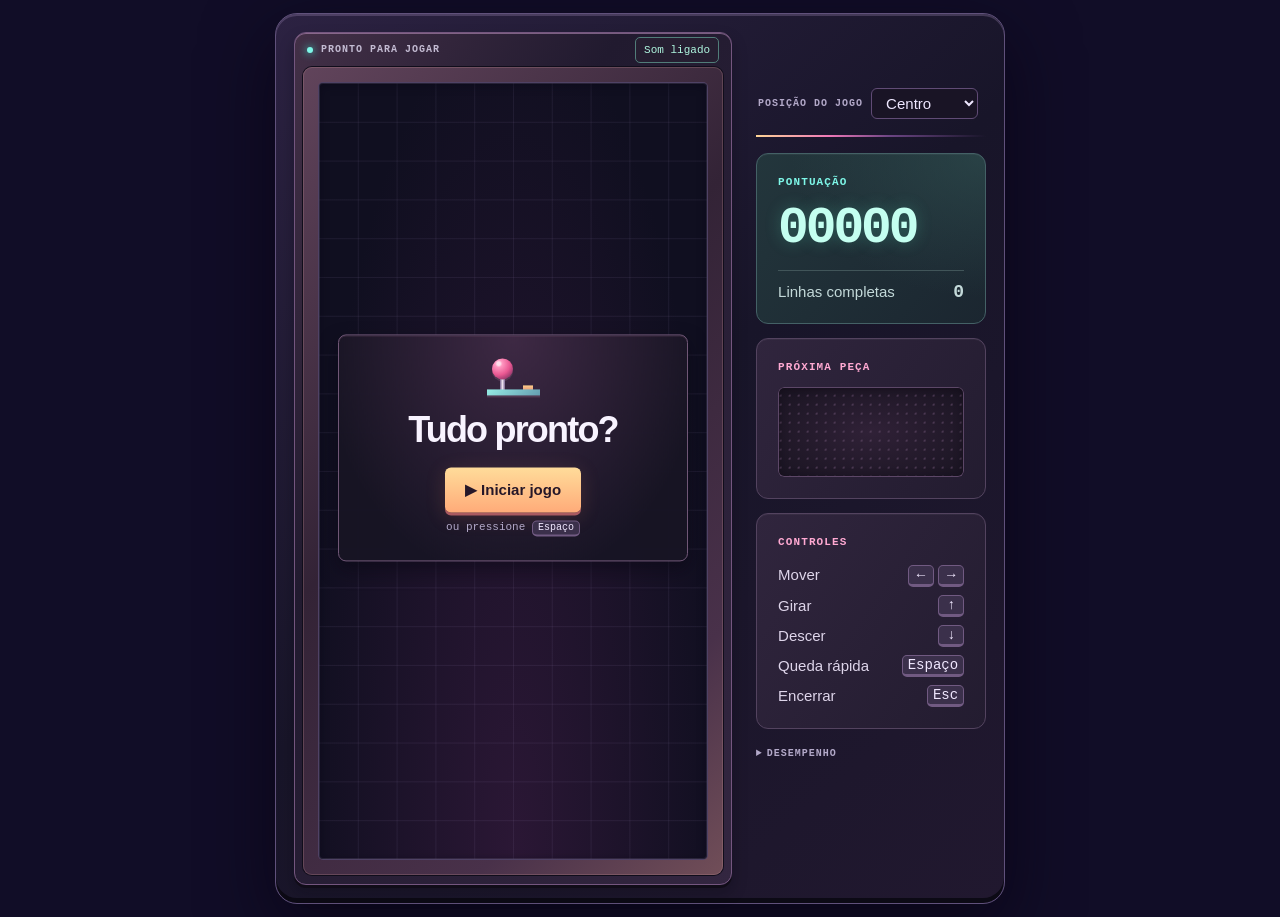
==== index.html @ 062d390b "melhorou os graficos" ====
<!DOCTYPE html>
<html lang="pt-BR">
<head>
  <meta charset="utf-8">
  <meta name="viewport" content="width=device-width, initial-scale=1">
  <meta name="theme-color" content="#100d25">
  <title>Tetris</title>
  <link rel="stylesheet" href="tetris.css">
</head>
<body>
  <canvas id="skyline" aria-hidden="true"></canvas>
  <main id="tetris">
    <header class="masthead">
      <h1 aria-label="Tetris"><canvas id="wordmark" width="188" height="35" aria-hidden="true">Tetris</canvas></h1>
    <div class="position-menu">
      <label for="game-position">Posição do jogo</label>
      <select id="game-position">
        <option value="left">Esquerda</option>
        <option value="center" selected>Centro</option>
        <option value="right">Direita</option>
      </select>
    </div>
    </header>
    <div class="console">
      <section class="cabinet" aria-label="Tabuleiro de Tetris">
        <div class="screen-bar">
          <div class="status" role="status" id="status">Pronto para jogar</div>
          <button id="sound" type="button" aria-label="Som do jogo" aria-pressed="true">Som ligado</button>
        </div>
        <div class="marquee-frame">
          <div id="marquee-lights" aria-hidden="true"></div>
          <div class="well">
            <canvas id="canvas" aria-label="Campo de jogo de 10 por 20 casas"></canvas>
            <div id="clear-effects" aria-hidden="true"></div>
            <div id="start">
              <i class="arcade-stick" aria-hidden="true"></i>
              <strong id="prompt">Tudo pronto?</strong>
              <button id="play" type="button"><span aria-hidden="true">▶</span> <span id="play-label">Iniciar jogo</span></button>
              <small>ou pressione <kbd>Espaço</kbd></small>
            </div>
          </div>
        </div>
      </section>
      <aside id="menu" aria-label="Painel do jogador">
        <section class="card scoring">
          <h2>Pontuação</h2><output id="score">00000</output>
          <div id="line-bonus" role="status"></div>
          <div class="row-count"><span>Linhas completas</span><b id="rows">0</b></div>
        </section>
        <section class="card preview"><h2>Próxima peça</h2><canvas id="upcoming" aria-label="Prévia da próxima peça"></canvas></section>
        <section class="card controls"><h2>Controles</h2>
          <div><span>Mover</span><span><kbd>←</kbd> <kbd>→</kbd></span></div>
          <div><span>Girar</span><kbd>↑</kbd></div>
          <div><span>Descer</span><kbd>↓</kbd></div>
          <div><span>Queda rápida</span><kbd>Espaço</kbd></div>
          <div><span>Encerrar</span><kbd>Esc</kbd></div>
        </section>
      </aside>
      <div class="touch" aria-label="Controles de toque">
        <button data-action="LEFT" aria-label="Mover para a esquerda">←</button>
        <button data-action="UP" aria-label="Girar peça">↻</button>
        <button data-action="DOWN" aria-label="Descer peça">↓</button>
        <button data-action="RIGHT" aria-label="Mover para a direita">→</button>
        <button id="hard-drop" type="button" aria-label="Queda rápida">Lançar ↓</button>
      </div>
    </div>
    <details><summary>Desempenho</summary><div id="performance-panel"></div></details>
  </main>

  <script src="stats.js"></script>
  <script>

    //-------------------------------------------------------------------------
    // base helper methods
    //-------------------------------------------------------------------------

    function get(id)        { return document.getElementById(id);  }
    function hide(id)       { get(id).style.visibility = 'hidden'; }
    function show(id)       { get(id).style.visibility = null;     }
    function html(id, html) { get(id).innerHTML = html;            }

    function timestamp()           { return new Date().getTime();                             }
    function random(min, max)      { return (min + (Math.random() * (max - min)));            }
    function randomChoice(choices) { return choices[Math.round(random(0, choices.length-1))]; }

    if (!window.requestAnimationFrame) { // http://paulirish.com/2011/requestanimationframe-for-smart-animating/
      window.requestAnimationFrame = window.webkitRequestAnimationFrame ||
                                     window.mozRequestAnimationFrame    ||
                                     window.oRequestAnimationFrame      ||
                                     window.msRequestAnimationFrame     ||
                                     function(callback, element) {
                                       window.setTimeout(callback, 1000 / 60);
                                     }
    }

    //-------------------------------------------------------------------------
    // game constants
    //-------------------------------------------------------------------------

    var KEY     = { ESC: 27, SPACE: 32, LEFT: 37, UP: 38, RIGHT: 39, DOWN: 40 },
        DIR     = { UP: 0, RIGHT: 1, DOWN: 2, LEFT: 3, MIN: 0, MAX: 3 },
        stats   = new Stats(),
        canvas  = get('canvas'),
        ctx     = canvas.getContext('2d'),
        ucanvas = get('upcoming'),
        uctx    = ucanvas.getContext('2d'),
        speed   = { start: 0.6, decrement: 0.005, min: 0.1 }, // how long before piece drops by 1 row (seconds)
        nx      = 10, // width of tetris court (in blocks)
        ny      = 20, // height of tetris court (in blocks)
        nu      = 5;  // width/height of upcoming preview (in blocks)

    //-------------------------------------------------------------------------
    // game variables (initialized during reset)
    //-------------------------------------------------------------------------

    var dx, dy,        // pixel size of a single tetris block
        blocks,        // 2 dimensional array (nx*ny) representing tetris court - either empty block or occupied by a 'piece'
        actions,       // queue of user actions (inputs)
        playing,       // true|false - game is in progress
        dt,            // time since starting this game
        current,       // the current piece
        next,          // the next piece
        score,         // the current score
        vscore,        // the currently displayed score (it catches up to score in small chunks - like a spinning slot machine)
        rows,          // number of completed rows in the current game
        step;          // how long before current piece drops by 1 row

    //-------------------------------------------------------------------------
    // tetris pieces
    //
    // blocks: each element represents a rotation of the piece (0, 90, 180, 270)
    //         each element is a 16 bit integer where the 16 bits represent
    //         a 4x4 set of blocks, e.g. j.blocks[0] = 0x44C0
    //
    //             0100 = 0x4 << 3 = 0x4000
    //             0100 = 0x4 << 2 = 0x0400
    //             1100 = 0xC << 1 = 0x00C0
    //             0000 = 0x0 << 0 = 0x0000
    //                               ------
    //                               0x44C0
    //
    //-------------------------------------------------------------------------

    var i = { size: 4, blocks: [0x0F00, 0x2222, 0x00F0, 0x4444], color: '#63cbd1' };
    var j = { size: 3, blocks: [0x44C0, 0x8E00, 0x6440, 0x0E20], color: '#6295df' };
    var l = { size: 3, blocks: [0x4460, 0x0E80, 0xC440, 0x2E00], color: '#f29456' };
    var o = { size: 2, blocks: [0xCC00, 0xCC00, 0xCC00, 0xCC00], color: '#f4c956' };
    var s = { size: 3, blocks: [0x06C0, 0x8C40, 0x6C00, 0x4620], color: '#99c77b' };
    var t = { size: 3, blocks: [0x0E40, 0x4C40, 0x4E00, 0x4640], color: '#b58ad7' };
    var z = { size: 3, blocks: [0x0C60, 0x4C80, 0xC600, 0x2640], color: '#ed7162' };

    function drawWordmark() {
      var letters = [
        [31, 4, 4, 4, 4], [31, 16, 30, 16, 31], [31, 4, 4, 4, 4],
        [30, 17, 30, 20, 18], [31, 4, 4, 4, 31], [31, 16, 31, 1, 31]
      ];
      var pen = get('wordmark').getContext('2d');
      var spectrum = pen.createLinearGradient(0, 0, 0, 30);
      spectrum.addColorStop(0, '#fff3b2');
      spectrum.addColorStop(.49, '#ffc57a');
      spectrum.addColorStop(.5, '#ff868b');
      spectrum.addColorStop(1, '#fa65bc');
      ['#702f85', spectrum].forEach(function(color, layer) {
        pen.fillStyle = color;
        letters.forEach(function(letter, index) {
          letter.forEach(function(row, y) {
            for (var x = 0; x < 5; x++) {
              if (row & (16 >> x))
                pen.fillRect(index * 31 + x * 5 + (1-layer)*2, y * 6 + (1-layer)*3, 5, 6);
            }
          });
        });
      });
    }

    //------------------------------------------------
    // do the bit manipulation and iterate through each
    // occupied block (x,y) for a given piece
    //------------------------------------------------
    function eachblock(type, x, y, dir, fn) {
      var bit, result, row = 0, col = 0, blocks = type.blocks[dir];
      for(bit = 0x8000 ; bit > 0 ; bit = bit >> 1) {
        if (blocks & bit) {
          fn(x + col, y + row);
        }
        if (++col === 4) {
          col = 0;
          ++row;
        }
      }
    }

    //-----------------------------------------------------
    // check if a piece can fit into a position in the grid
    //-----------------------------------------------------
    function occupied(type, x, y, dir) {
      var result = false
      eachblock(type, x, y, dir, function(x, y) {
        if ((x < 0) || (x >= nx) || (y < 0) || (y >= ny) || getBlock(x,y))
          result = true;
      });
      return result;
    }

    function unoccupied(type, x, y, dir) {
      return !occupied(type, x, y, dir);
    }

    //-----------------------------------------
    // start with 4 instances of each piece and
    // pick randomly until the 'bag is empty'
    //-----------------------------------------
    var pieces = [];
    function randomPiece() {
      if (pieces.length == 0)
        pieces = [i,i,i,i,j,j,j,j,l,l,l,l,o,o,o,o,s,s,s,s,t,t,t,t,z,z,z,z];
      var type = pieces.splice(random(0, pieces.length-1), 1)[0];
      return { type: type, dir: DIR.UP, x: Math.round(random(0, nx - type.size)), y: 0 };
    }


    //-------------------------------------------------------------------------
    // GAME LOOP
    //-------------------------------------------------------------------------

    function run() {

      drawWordmark();
      installMarqueeLights();
      showStats(); // initialize FPS counter
      addEvents(); // attach keydown and resize events

      var last = now = timestamp();
      function frame() {
        now = timestamp();
        update(Math.min(1, (now - last) / 1000.0)); // using requestAnimationFrame have to be able to handle large delta's caused when it 'hibernates' in a background or non-visible tab
        draw();
        stats.update();
        last = now;
        requestAnimationFrame(frame, canvas);
      }

      resize(); // setup all our sizing information
      reset();  // reset the per-game variables
      frame();  // start the first frame

    }

    function showStats() {
      stats.domElement.id = 'stats';
      get('performance-panel').appendChild(stats.domElement);
    }

    function addEvents() {
      var sound = get('sound');
      try {
        soundEnabled = localStorage.getItem('tetris.sound') !== 'off';
      } catch (error) { /* Use the session setting when storage is unavailable. */ }
      updateSoundButton();
      sound.addEventListener('click', function() {
        soundEnabled = !soundEnabled;
        updateSoundButton();
        try { localStorage.setItem('tetris.sound', soundEnabled ? 'on' : 'off'); } catch (error) {}
        if (soundEnabled) unlockAudio();
        if (volume) volume.gain.setTargetAtTime(soundEnabled ? .16 : 0, audio.currentTime, .008);
      });
      var position = get('game-position');
      var storageKey = 'tetris.gamePosition';
      try {
        var saved = localStorage.getItem(storageKey);
        if (['left', 'center', 'right'].includes(saved)) position.value = saved;
      } catch (error) { /* O navegador pode bloquear o armazenamento local. */ }
      get('tetris').dataset.position = position.value;
      position.addEventListener('change', function() {
        get('tetris').dataset.position = position.value;
        try { localStorage.setItem(storageKey, position.value); } catch (error) { /* Apenas nesta sessão. */ }
      });
      get('play').addEventListener('click', play);
      get('hard-drop').addEventListener('click', function() {
        if (playing) actions.push('hard-drop');
      });
      document.querySelectorAll('[data-action]').forEach(function(button) {
        button.addEventListener('click', function() {
          if (playing) actions.push(DIR[button.dataset.action]);
        });
      });
      document.addEventListener('keydown', keydown, false);
      window.addEventListener('resize', resize, false);
    }

    function drawSkyline() {
      var backdrop = get('skyline');
      var width = backdrop.width = Math.ceil(backdrop.clientWidth / 2);
      var height = backdrop.height = Math.ceil(backdrop.clientHeight / 2);
      var pen = backdrop.getContext('2d');
      var horizon = Math.floor(height * .72);
      var sky = pen.createLinearGradient(0, 0, 0, horizon);
      sky.addColorStop(0, '#0d0e24');
      sky.addColorStop(.55, '#312047');
      sky.addColorStop(.88, '#754466');
      sky.addColorStop(1, '#b36577');
      pen.fillStyle = sky;
      pen.fillRect(0, 0, width, height);
      var seed = 71;
      function noise() {
        seed = (seed * 16807) % 2147483647;
        return seed / 2147483647;
      }
      for (var star = 0; star < width / 3; star++) {
        pen.fillStyle = star % 5 ? '#ac92b5' : '#f5dfe3';
        pen.fillRect(Math.floor(noise()*width), Math.floor(noise()*horizon), 1, 1);
      }
      var radius = Math.min(width * .09, height * .14);
      var sunX = width * .82, sunY = horizon - radius * 1.08;
      var sunset = pen.createLinearGradient(0, sunY - radius, 0, sunY + radius);
      sunset.addColorStop(0, '#ffcf96');
      sunset.addColorStop(1, '#f17ca2');
      pen.fillStyle = sunset;
      for (var line = -Math.floor(radius); line <= radius; line++) {
        if (line > 0 && line % 6 < 2) continue;
        var chord = Math.sqrt(radius * radius - line * line);
        pen.fillRect(Math.round(sunX - chord), Math.round(sunY + line), Math.ceil(chord*2), 1);
      }
      for (var layer = 0; layer < 2; layer++) {
        for (var x = 0; x < width;) {
          var building = Math.floor(5 + noise() * 16);
          var roof = horizon - Math.floor((.02 + noise() * .13) * height / (layer + 1));
          pen.fillStyle = layer ? '#261d37' : '#503654';
          pen.fillRect(x, roof, building, horizon - roof);
          pen.fillStyle = layer ? '#ae738b' : '#91677e';
          for (var floor = roof + 3; floor < horizon - 2; floor += 4)
            for (var windowX = x + 2; windowX < x + building - 1; windowX += 4)
              if (noise() > .75) pen.fillRect(windowX, floor, 1, 1);
          x += building;
        }
      }
      pen.fillStyle = '#171429';
      pen.fillRect(0, horizon, width, height - horizon);
      pen.beginPath();
      for (var lane = -16; lane <= 16; lane++) {
        pen.moveTo(width / 2, horizon);
        pen.lineTo(width / 2 + lane * width / 6, height);
      }
      for (var gap = 1; horizon + gap < height; gap *= 1.6) {
        pen.moveTo(0, horizon + gap);
        pen.lineTo(width, horizon + gap);
      }
      pen.strokeStyle = '#503057';
      pen.lineWidth = .55;
      pen.stroke();
    }

    function resize(event) {
      drawSkyline();
      var ratio = Math.min(window.devicePixelRatio || 1, 3);
      [canvas, ucanvas].forEach(function(surface) {
        var size = surface.getBoundingClientRect();
        surface.width = Math.round(size.width * ratio);
        surface.height = Math.round(size.height * ratio);
        surface.getContext('2d').setTransform(surface.width / size.width, 0, 0, surface.height / size.height, 0, 0);
      });
      var board = canvas.getBoundingClientRect();
      dx = board.width / nx;
      dy = board.height / ny;
      invalidate();
      invalidateNext();
    }

    function keydown(ev) {
      if (ev.target === get('game-position')) return;
      if (ev.target === get('sound') && ev.keyCode === KEY.SPACE) return;
      if (ev.keyCode === KEY.SPACE && ev.target.closest('summary, .touch button')) return;
      if (ev.keyCode === KEY.SPACE && ev.repeat) {
        ev.preventDefault();
        return;
      }
      var handled = false;
      if (playing) {
        switch(ev.keyCode) {
          case KEY.LEFT:   actions.push(DIR.LEFT);  handled = true; break;
          case KEY.RIGHT:  actions.push(DIR.RIGHT); handled = true; break;
          case KEY.UP:     actions.push(DIR.UP);    handled = true; break;
          case KEY.DOWN:   actions.push(DIR.DOWN);  handled = true; break;
          case KEY.SPACE:  actions.push('hard-drop'); handled = true; break;
          case KEY.ESC:    lose();                  handled = true; break;
        }
      }
      else if (ev.keyCode == KEY.SPACE) {
        play();
        handled = true;
      }
      if (handled)
        ev.preventDefault(); // prevent arrow keys from scrolling the page (supported in IE9+ and all other browsers)
    }

    //-------------------------------------------------------------------------
    // GAME LOGIC
    //-------------------------------------------------------------------------

    function play() {
      unlockAudio();
      hide('start');
      reset();
      playing = true;
      get('status').textContent = 'Em jogo';
    }
    function lose() {
      playing = false;
      setVisualScore();
      invalidate();
      get('prompt').textContent = 'Fim de jogo';
      get('play-label').textContent = 'Jogar de novo';
      get('status').textContent = 'Partida encerrada';
      show('start');
    }

    function setVisualScore(n)      { vscore = n || score; invalidateScore(); }
    function setScore(n)            { score = n; setVisualScore(n);  }
    function addScore(n)            { score = score + n;   }
    function clearScore()           { setScore(0); }
    function clearRows()            { setRows(0); }
    function setRows(n)             { rows = n; step = Math.max(speed.min, speed.start - (speed.decrement*rows)); invalidateRows(); }
    function addRows(n)             { setRows(rows + n); }
    function getBlock(x,y)          { return (blocks && blocks[x] ? blocks[x][y] : null); }
    function setBlock(x,y,type)     { blocks[x] = blocks[x] || []; blocks[x][y] = type; invalidate(); }
    function clearBlocks()          { blocks = []; invalidate(); }
    function clearActions()         { actions = []; }
    function setCurrentPiece(piece) { current = piece || randomPiece(); invalidate();     }
    function setNextPiece(piece)    { next    = piece || randomPiece(); invalidateNext(); }

    function reset() {
      dt = 0;
      clearStreak = 0;
      settlingRows = null;
      animatedDrop = null;
      endCelebration();
      get('clear-effects').replaceChildren();
      clearActions();
      clearBlocks();
      clearRows();
      clearScore();
      setCurrentPiece(next);
      setNextPiece();
    }

    function update(idt) {
      if (playing) {
        if (vscore < score && idt > 0) {
          var remaining = score - vscore;
          setVisualScore(vscore + Math.ceil(remaining * (1 - Math.exp(-12 * idt))));
        }
        if (animatedDrop) {
          if (performance.now() - animatedDrop.start >= animatedDrop.duration) {
            var landing = animatedDrop.landing;
            animatedDrop = null;
            finishHardDrop(landing);
          }
          invalidate();
          return;
        }
        handle(actions.shift());
        if (animatedDrop || !playing) return;
        dt = dt + idt;
        if (dt > step) {
          dt = dt - step;
          drop();
        }
      }
    }

    function handle(action) {
      switch(action) {
        case DIR.LEFT:  move(DIR.LEFT);  break;
        case DIR.RIGHT: move(DIR.RIGHT); break;
        case DIR.UP:    rotate();        break;
        case DIR.DOWN:  drop();          break;
        case 'hard-drop': hardDrop();    break;
      }
    }

    function move(dir) {
      var x = current.x, y = current.y;
      switch(dir) {
        case DIR.RIGHT: x = x + 1; break;
        case DIR.LEFT:  x = x - 1; break;
        case DIR.DOWN:  y = y + 1; break;
      }
      if (unoccupied(current.type, x, y, current.dir)) {
        current.x = x;
        current.y = y;
        invalidate();
        return true;
      }
      else {
        return false;
      }
    }

    function rotate() {
      var newdir = (current.dir == DIR.MAX ? DIR.MIN : current.dir + 1);
      if (unoccupied(current.type, current.x, current.y, newdir)) {
        current.dir = newdir;
        invalidate();
      }
    }

    function landingRow() {
      var y = current.y;
      while (unoccupied(current.type, current.x, y + 1, current.dir)) y++;
      return y;
    }

    var animatedDrop = null;

    function hardDrop() {
      var landing = landingRow();
      var distance = landing - current.y;
      if (distance > 0 && !reducedMotion()) {
        animatedDrop = { landing: landing, start: performance.now(), duration: 80 + distance * 6.5 };
        invalidate();
        return;
      }
      finishHardDrop(landing);
    }

    function finishHardDrop(landing) {
      var distance = landing - current.y;
      if (distance > 0) {
        playTone(310, 54, 0, .14, 'triangle', .85);
        if (!reducedMotion()) {
          if (canvas.animate) {
            var impact = Math.min(3, distance / 4);
            canvas.animate([
              { transform: 'translateY(0)' },
              { transform: 'translateY(' + impact + 'px)', offset: .25 },
              { transform: 'translateY(0)' }
            ], { duration: 140, easing: 'ease-out' });
          }
          var columns = new Set();
          eachblock(current.type, current.x, current.y, current.dir, function(x, y) {
            if (columns.has(x)) return;
            columns.add(x);
            var trail = cellEffect('drop-trail', x, y, current.type.color);
            trail.style.height = (distance * 100 / ny) + '%';
          });
        }
      }
      current.y = landing;
      dt = 0;
      drop();
    }

    function drop() {
      if (!move(DIR.DOWN)) {
        settlingRows = null;
        addScore(10);
        dropPiece();
        if (!removeLines()) {
          clearStreak = 0;
          playTone(160, 72, 0, .09, 'triangle', .6);
          if (!reducedMotion()) {
            eachblock(current.type, current.x, current.y, current.dir, function(x, y) {
              cellEffect('lock-glint', x, y, current.type.color);
            });
          }
        }
        setCurrentPiece(next);
        setNextPiece(randomPiece());
        clearActions();
        if (occupied(current.type, current.x, current.y, current.dir)) {
          lose();
        }
      }
    }

    function dropPiece() {
      eachblock(current.type, current.x, current.y, current.dir, function(x, y) {
        setBlock(x, y, current.type);
      });
    }

    var clearStreak = 0, settlingRows = null;

    function removeLines() {
      var cleared = 0, topClear, offsets = [];
      for (var y = ny - 1; y >= 0; y--) {
        var x = 0;
        while (x < nx && getBlock(x, y)) x++;
        if (x === nx) {
          highlightRow(y);
          topClear = y;
          cleared++;
        } else if (cleared) {
          // Read upward so a row is copied before its destination can overwrite it.
          var destination = y + cleared;
          offsets[destination] = cleared;
          for (x = 0; x < nx; x++) setBlock(x, destination, getBlock(x, y));
        }
      }
      if (!cleared) return 0;
      for (var row = 0; row < cleared; row++)
        for (var col = 0; col < nx; col++) setBlock(col, row, null);

      if (!reducedMotion()) settlingRows = { offsets: offsets, start: performance.now() };
      clearStreak++;
      var bonus = 100 * Math.pow(2, cleared - 1);
      addRows(cleared);
      addScore(bonus);
      celebrateLines(cleared, bonus, topClear);
      return cleared;
    }

    var audio, volume, soundEnabled = true;

    function updateSoundButton() {
      get('sound').textContent = soundEnabled ? 'Som ligado' : 'Sem som';
      get('sound').setAttribute('aria-pressed', String(soundEnabled));
    }

    function unlockAudio() {
      var Audio = window.AudioContext || window.webkitAudioContext;
      if (!soundEnabled || !Audio) return;
      try {
        if (!audio) {
          audio = new Audio();
          volume = audio.createGain();
          volume.gain.value = .16;
          volume.connect(audio.destination);
        }
        if (audio.state === 'suspended') audio.resume().catch(function() {});
      } catch (error) { /* The browser can disable audio output. */ }
    }

    function playTone(from, to, delay, duration, waveform, strength) {
      if (!soundEnabled || !volume || audio.state !== 'running') return;
      var start = audio.currentTime + delay;
      var note = audio.createOscillator();
      var envelope = audio.createGain();
      note.type = waveform;
      note.frequency.setValueAtTime(from, start);
      note.frequency.exponentialRampToValueAtTime(to, start + duration);
      envelope.gain.setValueAtTime(.0001, start);
      envelope.gain.exponentialRampToValueAtTime(strength, start + .008);
      envelope.gain.exponentialRampToValueAtTime(.0001, start + duration);
      note.connect(envelope);
      envelope.connect(volume);
      note.onended = function() { note.disconnect(); envelope.disconnect(); };
      note.start(start);
      note.stop(start + duration);
    }

    // The four runs share their corner bulbs and follow the frame clockwise.
    function installMarqueeLights() {
      var lights = get('marquee-lights');
      var colors = ['#ffd572', '#ff80b8', '#86ffeb'];
      function addBulb(x, y) {
        var bulb = document.createElement('i');
        var index = lights.childElementCount;
        bulb.style.left = x + '%';
        bulb.style.top = y + '%';
        bulb.style.setProperty('--lamp', colors[index % colors.length]);
        bulb.style.setProperty('--delay', ((index % 12) - 12) * 100 + 'ms');
        lights.appendChild(bulb);
      }
      for (var top = 0; top < 10; top++) addBulb(top * 10, 0);
      for (var right = 0; right < 20; right++) addBulb(100, right * 5);
      for (var bottom = 0; bottom < 10; bottom++) addBulb(100 - bottom * 10, 100);
      for (var left = 0; left < 20; left++) addBulb(0, 100 - left * 5);
    }

    var celebrationTimer;
    function celebrateLines(count, bonus, row) {
      clearTimeout(celebrationTimer);
      var chime = [523.25, 659.25, 783.99, 1046.5, 1318.5, 1568];
      var transpose = Math.pow(2, Math.min(clearStreak - 1, 4) * 2 / 12);
      chime.slice(0, 2 + count).forEach(function(pitch, index) {
        playTone(pitch * transpose, pitch * transpose, index * .075, .27, 'sine', .8);
      });
      var label = count === 4 ? 'TETRIS!' : (count === 1 ? '1 linha' : count + ' linhas');
      var combo = clearStreak > 1 ? 'Combo ' + clearStreak : '';
      get('line-bonus').textContent = [combo, label, '+' + bonus + ' pts'].filter(Boolean).join(' • ');
      get('tetris').classList.toggle('combo-lit', clearStreak > 1);
      if (!reducedMotion()) {
        var effects = get('clear-effects');
        var previous = effects.querySelector('.clear-callout');
        if (previous) previous.remove();
        var callout = document.createElement('strong');
        callout.className = 'clear-callout';
        callout.textContent = (combo || label) + '  +' + bonus;
        callout.style.top = Math.max(12, row * 100 / ny - 5) + '%';
        effects.appendChild(callout);
        callout.addEventListener('animationend', function() { callout.remove(); }, { once: true });
      }
      get('tetris').classList.add('celebrating');
      celebrationTimer = setTimeout(endCelebration, 3000);
    }

    function endCelebration() {
      clearTimeout(celebrationTimer);
      get('tetris').classList.remove('celebrating', 'combo-lit');
      get('line-bonus').textContent = '';
    }

    function reducedMotion() {
      return window.matchMedia('(prefers-reduced-motion: reduce)').matches;
    }

    function cellEffect(name, x, y, color) {
      var cell = document.createElement('i');
      cell.className = name;
      cell.style.left = (x * 100 / nx) + '%';
      cell.style.top = (y * 100 / ny) + '%';
      cell.style.setProperty('--piece-color', color);
      get('clear-effects').appendChild(cell);
      cell.addEventListener('animationend', function() { cell.remove(); }, { once: true });
      return cell;
    }

    function highlightRow(row) {
      if (reducedMotion()) return;
      for (var x = 0; x < nx; x++) {
        var distance = x - (nx - 1) / 2;
        var cell = cellEffect('clear-fragment', x, row, getBlock(x, row).color);
        cell.style.animationDelay = (Math.abs(distance) * 24) + 'ms';
        cell.style.setProperty('--drift', (distance * 16) + '%');
        cell.style.setProperty('--spin', (distance * 18) + 'deg');
      }
    }

    //-------------------------------------------------------------------------
    // RENDERING
    //-------------------------------------------------------------------------

    var invalid = {};

    function invalidate()         { invalid.court  = true; }
    function invalidateNext()     { invalid.next   = true; }
    function invalidateScore()    { invalid.score  = true; }
    function invalidateRows()     { invalid.rows   = true; }

    function draw() {
      ctx.save();
      ctx.lineWidth = 1;
      drawCourt();
      drawNext();
      drawScore();
      drawRows();
      ctx.restore();
    }

    function drawCourt() {
      if (invalid.court || settlingRows) {
        var fall = 0;
        if (settlingRows) {
          var elapsed = performance.now() - settlingRows.start;
          var progress = Math.min(1, Math.max(0, (elapsed - 70) / 190));
          fall = 1 - progress * progress;
          if (progress === 1) settlingRows = null;
        }
        ctx.clearRect(0, 0, canvas.width, canvas.height);
        if (playing === undefined) drawTitlePieces();
        var x, y, block;
        for(y = 0 ; y < ny ; y++) {
          var drawY = settlingRows ? y - fall * (settlingRows.offsets[y] || 0) : y;
          for (x = 0 ; x < nx ; x++) {
            if (block = getBlock(x,y))
              drawBlock(ctx, x, drawY, block.color);
          }
        }
        if (playing) {
          var pieceY = current.y;
          if (animatedDrop) {
            var travel = Math.min(1, (performance.now() - animatedDrop.start) / animatedDrop.duration);
            pieceY += (animatedDrop.landing - pieceY) * travel * travel;
          } else {
            drawLandingGuide();
          }
          drawPiece(ctx, current.type, current.x, pieceY, current.dir);
        }
        invalid.court = false;
      }
    }

    function drawLandingGuide() {
      var landing = landingRow();
      if (landing === current.y) return;
      ctx.save();
      ctx.strokeStyle = current.type.color;
      ctx.fillStyle = current.type.color;
      ctx.lineWidth = 1.5;
      eachblock(current.type, current.x, landing, current.dir, function(x, y) {
        ctx.globalAlpha = .1;
        ctx.fillRect(x * dx + 2, y * dy + 2, dx - 4, dy - 4);
        ctx.globalAlpha = .7;
        ctx.strokeRect(x * dx + 2, y * dy + 2, dx - 4, dy - 4);
      });
      ctx.restore();
    }

    function drawTitlePieces() {
      drawPiece(ctx, t, 3, 2, DIR.UP);
      drawPiece(ctx, i, -2, 16, DIR.RIGHT);
      drawPiece(ctx, o, 1, 18, DIR.UP);
      drawPiece(ctx, l, 3, 17, DIR.UP);
      drawPiece(ctx, s, 5, 18, DIR.UP);
      drawPiece(ctx, j, 8, 17, DIR.UP);
      drawPiece(ctx, z, 1, 16, DIR.UP);
    }

    function drawNext() {
      if (invalid.next) {
        var size = ucanvas.getBoundingClientRect();
        var cell = Math.min(24, size.width / nu, size.height / 3.5);
        var minX = 4, minY = 4, maxX = 0, maxY = 0;
        eachblock(next.type, 0, 0, next.dir, function(x, y) {
          minX = Math.min(minX, x); maxX = Math.max(maxX, x);
          minY = Math.min(minY, y); maxY = Math.max(maxY, y);
        });
        uctx.clearRect(0, 0, ucanvas.width, ucanvas.height);
        uctx.save();
        uctx.translate((size.width - (minX + maxX + 1)*cell)/2,
                       (size.height - (minY + maxY + 1)*cell)/2);
        uctx.scale(cell/dx, cell/dy);
        drawPiece(uctx, next.type, 0, 0, next.dir);
        uctx.restore();
        invalid.next = false;
      }
    }

    function drawScore() {
      if (invalid.score) {
        html('score', ("00000" + Math.floor(vscore)).slice(-5));
        invalid.score = false;
      }
    }

    function drawRows() {
      if (invalid.rows) {
        html('rows', rows);
        invalid.rows = false;
      }
    }

    function drawPiece(ctx, type, x, y, dir) {
      eachblock(type, x, y, dir, function(x, y) {
        drawBlock(ctx, x, y, type.color);
      });
    }

    function drawBlock(ctx, x, y, color) {
      var left = x*dx + 1, top = y*dy + 1;
      var width = dx - 2, height = dy - 2;
      var edge = Math.max(1, Math.round(width * .12));
      ctx.fillStyle = color;
      ctx.fillRect(left, top, width, height);
      ctx.fillStyle = 'rgba(255,255,255,.48)';
      ctx.fillRect(left, top, width, edge);
      ctx.fillRect(left, top + edge, edge, height - edge);
      ctx.fillStyle = 'rgba(0,0,0,.22)';
      ctx.fillRect(left, top + height - edge, width, edge);
      ctx.fillRect(left + width - edge, top + edge, edge, height - 2*edge);
      var face = ctx.createLinearGradient(left, top, left + width, top + height);
      face.addColorStop(0, 'rgba(255,255,255,.28)');
      face.addColorStop(.5, 'rgba(255,255,255,.09)');
      face.addColorStop(.51, 'rgba(0,0,0,.03)');
      face.addColorStop(1, 'rgba(0,0,0,.12)');
      ctx.fillStyle = face;
      ctx.fillRect(left + edge, top + edge, width - 2*edge, height - 2*edge);
    }

    //-------------------------------------------------------------------------
    // FINALLY, lets run the game
    //-------------------------------------------------------------------------

    run();

  </script>

</body>
</html>
---- tetris.css ----
:root {
  color-scheme: dark;
  --cyan: #7ef7e8;
  --pink: #ffa9d2;
  --muted: #b3a9c9;
  --mono: "Lucida Console", "Courier New", monospace;
}
* { box-sizing: border-box; }
body { margin: 0; min-height: 100vh; display: flow-root; font: 15px/1.4 Helvetica, Arial, sans-serif; color: #f8f3ff; background: #110d27; }
#skyline { position: fixed; inset: 0; width: 100%; height: 100%; z-index: -1; pointer-events: none; }
#tetris {
  width: min(calc(100% - 36px), clamp(500px, calc(50vh + 190px), 750px));
  margin: clamp(12px, 2.5vh, 32px) auto;
  padding: clamp(12px, 2vw, 24px);
  border: 1px solid #60517b; border-radius: 22px;
  background: linear-gradient(138deg, #2c2242, #181529 48%, #21182f);
  box-shadow: inset 0 2px #aa90bf45, inset 0 -5px #0c0a15, 0 24px 70px #070311a8;
}
#tetris[data-position="left"] { margin-left: min(1vw, 16px); margin-right: auto; }
#tetris[data-position="right"] { margin-right: min(1vw, 16px); margin-left: auto; }
.masthead { display: flex; position: relative; align-items: center; justify-content: space-between; gap: 12px; padding: 4px 2px 18px; margin-bottom: 16px; }
.masthead::after { content: ""; position: absolute; bottom: 0; left: 0; right: 0; height: 2px; background: linear-gradient(90deg, #fed596, #ef78b8 32%, #6c4584 58%, transparent); }
h1 { width: min(55%, 280px); margin: 0; }
#wordmark { width: 100%; display: block; image-rendering: pixelated; filter: drop-shadow(0 0 9px #ee719f40); }
.position-menu { display: grid; gap: 4px; }
.position-menu label, h2, .status, summary { font: bold 11px/1.4 var(--mono); letter-spacing: .1em; text-transform: uppercase; }
.position-menu label, summary { color: var(--muted); }
select, button { font: inherit; cursor: pointer; }
.position-menu select { color: #eee7ff; background: #191425; border: 1px solid #604b75; border-radius: 6px; padding: 5px 10px; }
.console { display: grid; grid-template-columns: minmax(0, 1.35fr) minmax(0, 1fr); align-items: start; gap: clamp(10px, 2vw, 22px); }
.cabinet { padding: 0 8px 9px; border: 1px solid #74567f; border-radius: 12px; background: linear-gradient(120deg, #433047, #211a2f 35%, #332640); box-shadow: inset 0 1px #d6a6d57a, 0 3px 0 #100c18, 0 8px 15px #08061045; }
.screen-bar { display: flex; justify-content: space-between; align-items: center; gap: 5px; padding: 4px; }
#sound {
  flex: none; padding: 5px 8px; border: 1px solid #78627f; border-radius: 5px;
  color: #e8e0ee; background: #261e31; font: 11px/1.3 var(--mono);
}
#sound[aria-pressed="true"] { color: #aff6df; border-color: #517d79; }
#sound:hover { background: #393042; }
.marquee-frame {
  --rail: clamp(12px, 1.25vw, 18px);
  position: relative;
  padding: var(--rail);
  border-radius: 9px;
  background: linear-gradient(135deg, #61445b, #332336 43%, #49314a 80%, #714e58);
  box-shadow: inset 0 0 0 1px #b785884d, 0 0 0 1px #100d1b;
}
#marquee-lights {
  position: absolute;
  inset: calc(var(--rail) / 2);
  pointer-events: none;
}
#marquee-lights i {
  position: absolute;
  width: calc(var(--rail) * .66);
  aspect-ratio: 1;
  transform: translate(-50%, -50%);
  border-radius: 50%;
  background: radial-gradient(circle at 36% 30%, #fff5e2 3%, var(--lamp) 36%, #5e394f 88%);
  box-shadow: 0 1px 2px #100b17, 0 0 0 1px #251b29;
  opacity: .65;
}
.celebrating .marquee-frame {
  background: linear-gradient(125deg, #ad7050, #ab527b, #6b6980);
  box-shadow: 0 0 8px #ffb17e, 0 0 23px #ff82ba7a, inset 0 0 0 1px #ffe0b1;
}
.celebrating.combo-lit .marquee-frame {
  background: linear-gradient(125deg, #ffd78c, #c85b96 50%, #9d88df);
  box-shadow: 0 0 6px #ffe5b0, 0 0 18px #ff9fb0, 0 0 34px #c562c27a;
}
.celebrating #marquee-lights i {
  opacity: 1;
  background: radial-gradient(circle, #fffbe9 22%, var(--lamp) 67%, #ce8c77);
  box-shadow: 0 0 4px 1px var(--lamp), 0 0 10px 3px var(--lamp);
  animation: casino-chase 1.2s ease-in-out var(--delay) infinite;
}
@keyframes casino-chase {
  0%, 100% { opacity: 1; transform: translate(-50%, -50%) scale(1.12); }
  52% { opacity: .42; transform: translate(-50%, -50%) scale(.85); }
}
@media (prefers-reduced-motion: reduce) {
  .celebrating #marquee-lights i { animation: none; }
}
.status { display: flex; align-items: center; gap: 8px; color: #c4bcd3; font-size: 10px; }
.status::before { content: ""; width: 6px; height: 6px; background: var(--cyan); border-radius: 100%; box-shadow: 0 0 8px #42ffe4; }
.well { overflow: hidden; position: relative; border-radius: 4px; box-shadow: 0 0 0 1px #4f4265;
  background-color: #100f20;
  background-image: linear-gradient(90deg, #baa4e015 1px, transparent 1px), linear-gradient(#baa4e015 1px, transparent 1px), radial-gradient(ellipse at bottom, #2b1735, transparent 78%);
  background-size: 10% 5%, 10% 5%, cover;
}
#canvas { display: block; width: 100%; height: auto; aspect-ratio: 1 / 2; }
.well::after {
  content: ""; position: absolute; inset: 0; pointer-events: none; border-radius: inherit;
  box-shadow: inset 0 2px 10px #07051488, inset 0 0 0 1px #80749344;
}
#clear-effects { position: absolute; inset: 0; pointer-events: none; }
.clear-callout {
  position: absolute; left: 50%; z-index: 1; white-space: nowrap;
  padding: .24em .6em; border-radius: 4px;
  color: #fff0ba; background: #231326ed;
  border: 1px solid #cb9465; box-shadow: 0 0 12px #f1a76450;
  font: bold clamp(13px, 1.9vw, 24px)/1.1 var(--mono);
  letter-spacing: .03em; text-transform: uppercase;
  animation: reward-rise 900ms ease-out both;
}
.combo-lit .clear-callout { border-color: #f6a6d1; color: #ffdaed; }
@keyframes reward-rise {
  0% { opacity: 0; transform: translate(-50%, 4px) scale(.86); }
  18% { opacity: 1; transform: translate(-50%, -4px) scale(1.05); }
  60% { opacity: 1; transform: translate(-50%, -8px); }
  100% { opacity: 0; transform: translate(-50%, -24px); }
}
#clear-effects i {
  position: absolute; width: 10%; height: 5%;
}
.drop-trail {
  background: linear-gradient(to bottom, transparent, var(--piece-color));
  border-radius: 0 0 20% 20%;
  transform-origin: bottom center;
  animation: drop-streak 230ms cubic-bezier(.16,.75,.23,1) both;
}
@keyframes drop-streak {
  from { opacity: .56; transform: scale(.74, 1); }
  to { opacity: 0; transform: scale(.88, .04); }
}
.lock-glint {
  border: 2px solid var(--piece-color);
  box-shadow: inset 0 3px 0 #fff8, 0 0 7px var(--piece-color);
  animation: settle 180ms ease-out both;
}
@keyframes settle {
  from { opacity: .85; transform: translateY(-6%); }
  to { opacity: 0; transform: translateY(0); }
}
.clear-fragment {
  border: 1px solid #fff9; border-radius: 2px;
  background: linear-gradient(145deg, #fff9, transparent 55%), var(--piece-color);
  animation: scatter 460ms ease-out both;
}
@keyframes scatter {
  0% { opacity: .95; transform: scale(.96); }
  24% { opacity: 1; transform: translateY(-8%) scale(.83); box-shadow: 0 0 8px var(--piece-color); }
  70% { opacity: .85; }
  100% { opacity: 0; transform: translate(var(--drift), -150%) rotate(var(--spin)) scale(.15); }
}
#start {
  position: absolute; top: 47%; left: 5%; right: 5%; transform: translateY(-50%);
  padding: clamp(12px, 2.6vh, 24px) 4px; text-align: center;
  border: 1px solid #705776; border-radius: 8px;
  background: radial-gradient(ellipse at 50% 0, #3e2944, transparent 78%), #171424f5;
  box-shadow: inset 0 1px #ffa4d121, 0 8px 18px #08051180;
}
.arcade-stick {
  position: relative; display: block; margin: 0 auto 10px; width: 53px; height: 37px;
  background: linear-gradient(135deg, #95ede5, #659db0) 0 100% / 100% 6px no-repeat,
              linear-gradient(90deg, #786690, #ece1ed 50%, #786690) 13px 19px / 5px 14px no-repeat,
              linear-gradient(#ffcf8a, #e69779) 36px 27px / 10px 5px no-repeat;
  filter: drop-shadow(0 2px 0 #513952);
}
.arcade-stick::before {
  content: ""; position: absolute; top: 0; left: 5px; width: 21px; height: 21px;
  border-radius: 50%; background: radial-gradient(circle at 32% 25%, #ffdeec 0 8%, #ff97c0 17%, #e95892 53%, #8c3568 83%);
}
#prompt { display: block; font-size: clamp(22px, 3.3vw, 36px); letter-spacing: -.05em; }
button { border: 0; touch-action: manipulation; }
#play { margin: 12px auto 8px; padding: 12px 20px; border-radius: 6px; color: #261728; background: linear-gradient(#ffdc9a, #ffab79); box-shadow: 0 3px #aa5a60, 0 4px 20px #e889572b; font-weight: 800; }
#play:hover { filter: brightness(1.12); }
#play:active, .touch button:active { transform: translateY(2px); }
:focus-visible { outline: 3px solid var(--cyan); outline-offset: 3px; }
#start small { display: block; color: var(--muted); font: 11px var(--mono); }
#start kbd { font-size: 10px; border-bottom-width: 2px; }
#menu { display: grid; gap: 14px; }
.card { border: 1px solid #53435f; border-radius: 12px; padding: clamp(12px, 2vw, 21px); background: linear-gradient(125deg, #30253d, #231c30); box-shadow: inset 0 1px #ffffff0b; }
h2 { margin: 0 0 12px; color: var(--pink); }
.scoring { background: radial-gradient(ellipse at top right, #30505199, transparent 60%), linear-gradient(130deg, #23363c, #1b2630); border-color: #446166; }
.scoring h2 { color: var(--cyan); }
#line-bonus {
  color: #ffe3a2;
  font: bold clamp(11px, 1.3vw, 15px)/1.3 var(--mono);
}
#line-bonus:not(:empty) { margin-top: 8px; }
.celebrating .scoring {
  border-color: #ffd895;
  box-shadow: 0 0 16px #ffc76455;
  background: linear-gradient(120deg, #4e3538, #392337);
}
.celebrating #score { color: #ffe8aa; text-shadow: 0 0 14px #fbc26588; }
#score { display: block; font: bold clamp(30px, 4vw, 55px)/1 var(--mono); letter-spacing: -.06em; color: #c4fff0; text-shadow: 0 0 16px #57e5bc44; }
.row-count, .controls div { display: flex; justify-content: space-between; align-items: center; gap: 4px; }
.row-count { margin-top: 16px; padding-top: 10px; border-top: 1px solid #415559; color: #c3d9d9; }
.row-count b { font: bold 18px var(--mono); }
#upcoming { display: block; width: 100%; height: 90px; border-radius: 6px; background: radial-gradient(#56415d 1px, transparent 1px) center / 9px 9px, radial-gradient(ellipse, #302137, #191421); box-shadow: inset 0 0 0 1px #5c4767, inset 0 2px 10px #100b17aa; }
.controls div { margin-top: 8px; color: #ded5ea; }
kbd, .touch button { color: #f1e8ff; background: #3b304b; border: 1px solid #715a82; border-bottom-width: 3px; border-radius: 5px; }
kbd { display: inline-block; min-width: 26px; padding: 1px 5px; text-align: center; font: 14px var(--mono); }
details { margin-top: 18px; }
summary { width: fit-content; cursor: pointer; font-size: 10px; }
#stats { margin-top: 8px; }
.touch { display: none; }
#hard-drop {
  color: #281a27; font: bold 13px var(--mono);
  background: linear-gradient(#ffde99, #ffad7e); border-color: #ac6a65;
}
@media (min-width: 581px) {
  #tetris {
    display: grid;
    grid-template-columns: minmax(0, 1fr) clamp(195px, calc(8vh + 158px), 270px);
    grid-template-rows: auto auto 1fr auto;
    grid-template-areas: "board head" "board panel" "board stats" "touch touch";
    column-gap: clamp(12px, 2vw, 24px);
    width: min(calc(100% - 28px), calc(50vh + 280px), 930px);
    padding: clamp(12px, 1.4vw, 20px);
    margin-top: clamp(8px, 1.4vh, 18px);
    margin-bottom: clamp(8px, 1.4vh, 18px);
  }
  .console { display: contents; }
  .cabinet { grid-area: board; align-self: start; }
  .masthead { grid-area: head; display: grid; gap: 12px; }
  h1 { width: 100%; }
  .position-menu { grid-template-columns: auto 1fr; align-items: center; gap: 8px; }
  .position-menu label { font-size: 10px; }
  #menu { grid-area: panel; }
  details { grid-area: stats; align-self: start; }
  .touch { grid-area: touch; margin-top: 10px; }
}
@media (pointer: coarse), (max-width: 580px) {
  .touch { display: grid; grid-column: 1 / -1; grid-template-columns: repeat(4, minmax(0, 1fr)) minmax(65px, 1.5fr); gap: 5px; }
  .touch button { font-size: 22px; min-height: 44px; }
  .controls, #start small { display: none; }
}
@media (max-width: 580px) {
  #tetris { width: calc(100% - 20px); padding: 10px; margin-top: 12px; border-radius: 14px; }
  .console { grid-template-columns: minmax(0, 1fr); gap: 8px; }
  .cabinet {
    grid-row: 2; justify-self: center;
    width: 100%; max-width: max(215px, calc(50svh - 92px));
  }
  .masthead { margin-bottom: 12px; padding-bottom: 10px; }
  .position-menu label, h2, .status { font-size: 9px; }
  #sound { padding: 5px; font-size: 10px; }
  .cabinet { padding: 0 4px 5px; }
  .arcade-stick { margin-bottom: 5px; }
  .card { padding: 9px; }
  #menu { grid-row: 1; grid-template-columns: minmax(0, 1.6fr) minmax(0, 1fr); gap: 8px; }
  #menu h2 { margin-bottom: 4px; }
  .scoring { position: relative; }
  #line-bonus:not(:empty) { position: absolute; inset: auto 6px 7px; margin: 0; padding: 2px; background: #392337; }
  #score { font-size: clamp(25px, 7vw, 33px); }
  #upcoming { height: 45px; }
  .row-count { margin-top: 4px; padding-top: 3px; font-size: 12px; }
  .row-count b { font-size: 14px; }
  #play { padding: 10px 13px; }
}
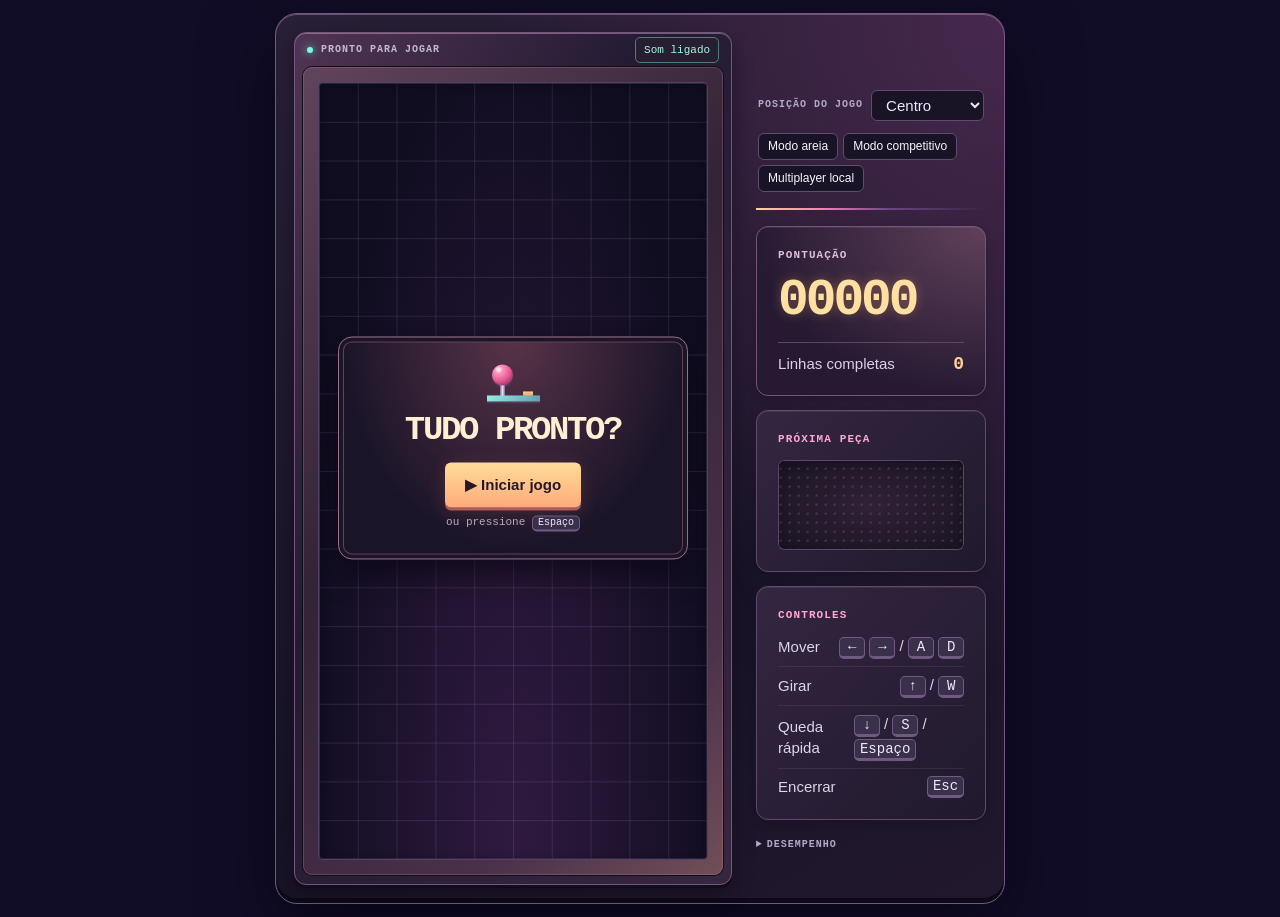
==== commit 7e5f0b72: "asd" ====
--- a/index.html
+++ b/index.html
@@ -9,7 +9,7 @@
 </head>
 <body>
   <canvas id="skyline" aria-hidden="true"></canvas>
-  <main id="tetris">
+  <main id="tetris" class="arcade-shell">
     <header class="masthead">
       <h1 aria-label="Tetris"><canvas id="wordmark" width="188" height="35" aria-hidden="true">Tetris</canvas></h1>
     <div class="position-menu">
@@ -20,6 +20,11 @@
         <option value="right">Direita</option>
       </select>
     </div>
+      <nav class="solo-mode" aria-label="Modos de jogo">
+        <a id="sand-mode" href="?areia">Modo areia</a>
+        <a id="competitive-mode" href="?competitivo">Modo competitivo</a>
+        <a id="multiplayer-mode" href="multiplayer.html">Multiplayer local</a>
+      </nav>
     </header>
     <div class="console">
       <section class="cabinet" aria-label="Tabuleiro de Tetris">
@@ -35,7 +40,7 @@
             <div id="start">
               <i class="arcade-stick" aria-hidden="true"></i>
               <strong id="prompt">Tudo pronto?</strong>
-              <button id="play" type="button"><span aria-hidden="true">▶</span> <span id="play-label">Iniciar jogo</span></button>
+              <button id="play" class="arcade-play" type="button"><span aria-hidden="true">▶</span> <span id="play-label">Iniciar jogo</span></button>
               <small>ou pressione <kbd>Espaço</kbd></small>
             </div>
           </div>
@@ -49,10 +54,9 @@
         </section>
         <section class="card preview"><h2>Próxima peça</h2><canvas id="upcoming" aria-label="Prévia da próxima peça"></canvas></section>
         <section class="card controls"><h2>Controles</h2>
-          <div><span>Mover</span><span><kbd>←</kbd> <kbd>→</kbd></span></div>
-          <div><span>Girar</span><kbd>↑</kbd></div>
-          <div><span>Descer</span><kbd>↓</kbd></div>
-          <div><span>Queda rápida</span><kbd>Espaço</kbd></div>
+          <div><span>Mover</span><span><kbd>←</kbd> <kbd>→</kbd> / <kbd>A</kbd> <kbd>D</kbd></span></div>
+          <div><span>Girar</span><span><kbd>↑</kbd> / <kbd>W</kbd></span></div>
+          <div><span>Queda rápida</span><span><kbd>↓</kbd> / <kbd>S</kbd> / <kbd>Espaço</kbd></span></div>
           <div><span>Encerrar</span><kbd>Esc</kbd></div>
         </section>
       </aside>
@@ -68,6 +72,9 @@
   </main>
 
   <script src="stats.js"></script>
+  <script src="wordmark.js"></script>
+  <script src="skyline.js"></script>
+  <script src="lateral-controls.js"></script>
   <script>
 
     //-------------------------------------------------------------------------
@@ -97,14 +104,19 @@
     // game constants
     //-------------------------------------------------------------------------
 
-    var KEY     = { ESC: 27, SPACE: 32, LEFT: 37, UP: 38, RIGHT: 39, DOWN: 40 },
+    var versus = window.parent !== window && new URLSearchParams(location.search).has('versus');
+    var versusRound;
+    var sandMode = new URLSearchParams(location.search).has('areia');
+    var competitiveMode = !versus && new URLSearchParams(location.search).has('competitivo');
+    var competitiveTime = 0, competitiveLevel = 1;
+    var KEY     = { ESC: 27, SPACE: 32, LEFT: 37, UP: 38, RIGHT: 39, DOWN: 40, A: 65, D: 68, S: 83, W: 87 },
         DIR     = { UP: 0, RIGHT: 1, DOWN: 2, LEFT: 3, MIN: 0, MAX: 3 },
         stats   = new Stats(),
         canvas  = get('canvas'),
         ctx     = canvas.getContext('2d'),
         ucanvas = get('upcoming'),
         uctx    = ucanvas.getContext('2d'),
-        speed   = { start: 0.6, decrement: 0.005, min: 0.1 }, // how long before piece drops by 1 row (seconds)
+        speed   = { start: 0.5, decrement: 0.005, min: 0.1 }, // how long before piece drops by 1 row (seconds)
         nx      = 10, // width of tetris court (in blocks)
         ny      = 20, // height of tetris court (in blocks)
         nu      = 5;  // width/height of upcoming preview (in blocks)
@@ -149,28 +161,10 @@
     var t = { size: 3, blocks: [0x0E40, 0x4C40, 0x4E00, 0x4640], color: '#b58ad7' };
     var z = { size: 3, blocks: [0x0C60, 0x4C80, 0xC600, 0x2640], color: '#ed7162' };
 
-    function drawWordmark() {
-      var letters = [
-        [31, 4, 4, 4, 4], [31, 16, 30, 16, 31], [31, 4, 4, 4, 4],
-        [30, 17, 30, 20, 18], [31, 4, 4, 4, 31], [31, 16, 31, 1, 31]
-      ];
-      var pen = get('wordmark').getContext('2d');
-      var spectrum = pen.createLinearGradient(0, 0, 0, 30);
-      spectrum.addColorStop(0, '#fff3b2');
-      spectrum.addColorStop(.49, '#ffc57a');
-      spectrum.addColorStop(.5, '#ff868b');
-      spectrum.addColorStop(1, '#fa65bc');
-      ['#702f85', spectrum].forEach(function(color, layer) {
-        pen.fillStyle = color;
-        letters.forEach(function(letter, index) {
-          letter.forEach(function(row, y) {
-            for (var x = 0; x < 5; x++) {
-              if (row & (16 >> x))
-                pen.fillRect(index * 31 + x * 5 + (1-layer)*2, y * 6 + (1-layer)*3, 5, 6);
-            }
-          });
-        });
-      });
+    if (sandMode) {
+      i.color = j.color = s.color = '#56ded4';
+      l.color = o.color = '#ffd166';
+      t.color = z.color = '#ed79b4';
     }
 
     //------------------------------------------------
@@ -225,7 +219,7 @@
 
     function run() {
 
-      drawWordmark();
+      drawWordmark(get('wordmark'));
       installMarqueeLights();
       showStats(); // initialize FPS counter
       addEvents(); // attach keydown and resize events
@@ -288,70 +282,8 @@
       window.addEventListener('resize', resize, false);
     }
 
-    function drawSkyline() {
-      var backdrop = get('skyline');
-      var width = backdrop.width = Math.ceil(backdrop.clientWidth / 2);
-      var height = backdrop.height = Math.ceil(backdrop.clientHeight / 2);
-      var pen = backdrop.getContext('2d');
-      var horizon = Math.floor(height * .72);
-      var sky = pen.createLinearGradient(0, 0, 0, horizon);
-      sky.addColorStop(0, '#0d0e24');
-      sky.addColorStop(.55, '#312047');
-      sky.addColorStop(.88, '#754466');
-      sky.addColorStop(1, '#b36577');
-      pen.fillStyle = sky;
-      pen.fillRect(0, 0, width, height);
-      var seed = 71;
-      function noise() {
-        seed = (seed * 16807) % 2147483647;
-        return seed / 2147483647;
-      }
-      for (var star = 0; star < width / 3; star++) {
-        pen.fillStyle = star % 5 ? '#ac92b5' : '#f5dfe3';
-        pen.fillRect(Math.floor(noise()*width), Math.floor(noise()*horizon), 1, 1);
-      }
-      var radius = Math.min(width * .09, height * .14);
-      var sunX = width * .82, sunY = horizon - radius * 1.08;
-      var sunset = pen.createLinearGradient(0, sunY - radius, 0, sunY + radius);
-      sunset.addColorStop(0, '#ffcf96');
-      sunset.addColorStop(1, '#f17ca2');
-      pen.fillStyle = sunset;
-      for (var line = -Math.floor(radius); line <= radius; line++) {
-        if (line > 0 && line % 6 < 2) continue;
-        var chord = Math.sqrt(radius * radius - line * line);
-        pen.fillRect(Math.round(sunX - chord), Math.round(sunY + line), Math.ceil(chord*2), 1);
-      }
-      for (var layer = 0; layer < 2; layer++) {
-        for (var x = 0; x < width;) {
-          var building = Math.floor(5 + noise() * 16);
-          var roof = horizon - Math.floor((.02 + noise() * .13) * height / (layer + 1));
-          pen.fillStyle = layer ? '#261d37' : '#503654';
-          pen.fillRect(x, roof, building, horizon - roof);
-          pen.fillStyle = layer ? '#ae738b' : '#91677e';
-          for (var floor = roof + 3; floor < horizon - 2; floor += 4)
-            for (var windowX = x + 2; windowX < x + building - 1; windowX += 4)
-              if (noise() > .75) pen.fillRect(windowX, floor, 1, 1);
-          x += building;
-        }
-      }
-      pen.fillStyle = '#171429';
-      pen.fillRect(0, horizon, width, height - horizon);
-      pen.beginPath();
-      for (var lane = -16; lane <= 16; lane++) {
-        pen.moveTo(width / 2, horizon);
-        pen.lineTo(width / 2 + lane * width / 6, height);
-      }
-      for (var gap = 1; horizon + gap < height; gap *= 1.6) {
-        pen.moveTo(0, horizon + gap);
-        pen.lineTo(width, horizon + gap);
-      }
-      pen.strokeStyle = '#503057';
-      pen.lineWidth = .55;
-      pen.stroke();
-    }
-
     function resize(event) {
-      drawSkyline();
+      if (!versus) drawSkyline(get('skyline'));
       var ratio = Math.min(window.devicePixelRatio || 1, 3);
       [canvas, ucanvas].forEach(function(surface) {
         var size = surface.getBoundingClientRect();
@@ -366,21 +298,31 @@
       invalidateNext();
     }
 
+    var lateralControls = !versus && createLateralControls(function(direction) {
+      if (playing && !animatedDrop) actions.push(direction);
+    });
+
     function keydown(ev) {
+      if (versus) return;
       if (ev.target === get('game-position')) return;
       if (ev.target === get('sound') && ev.keyCode === KEY.SPACE) return;
-      if (ev.keyCode === KEY.SPACE && ev.target.closest('summary, .touch button')) return;
-      if (ev.keyCode === KEY.SPACE && ev.repeat) {
+      if (ev.keyCode === KEY.SPACE && ev.target.closest('a, summary, .touch button')) return;
+      var hardDropKey = ev.keyCode === KEY.SPACE || ev.keyCode === KEY.S || ev.keyCode === KEY.DOWN;
+      if (hardDropKey && ev.repeat && (playing || ev.keyCode === KEY.SPACE)) {
         ev.preventDefault();
         return;
       }
       var handled = false;
       if (playing) {
         switch(ev.keyCode) {
-          case KEY.LEFT:   actions.push(DIR.LEFT);  handled = true; break;
-          case KEY.RIGHT:  actions.push(DIR.RIGHT); handled = true; break;
+          case KEY.A:
+          case KEY.LEFT:   lateralControls.press(ev, DIR.LEFT);  handled = true; break;
+          case KEY.D:
+          case KEY.RIGHT:  lateralControls.press(ev, DIR.RIGHT); handled = true; break;
+          case KEY.W:
           case KEY.UP:     actions.push(DIR.UP);    handled = true; break;
-          case KEY.DOWN:   actions.push(DIR.DOWN);  handled = true; break;
+          case KEY.S:
+          case KEY.DOWN:
           case KEY.SPACE:  actions.push('hard-drop'); handled = true; break;
           case KEY.ESC:    lose();                  handled = true; break;
         }
@@ -402,21 +344,26 @@
       hide('start');
       reset();
       playing = true;
-      get('status').textContent = 'Em jogo';
+      get('status').textContent = competitiveMode ? competitiveLabel() + ' · Nível 1' : 'Em jogo';
     }
     function lose() {
       playing = false;
+      if (lateralControls) lateralControls.clear();
       setVisualScore();
       invalidate();
       get('prompt').textContent = 'Fim de jogo';
       get('play-label').textContent = 'Jogar de novo';
       get('status').textContent = 'Partida encerrada';
       show('start');
+      if (versus) window.parent.postMessage({type: 'tetris-loss', round: versusRound}, '*');
     }
 
     function setVisualScore(n)      { vscore = n || score; invalidateScore(); }
     function setScore(n)            { score = n; setVisualScore(n);  }
-    function addScore(n)            { score = score + n;   }
+    function addScore(n) {
+      score += n;
+      if (n > 0 && !reducedMotion()) pulseScoreLights();
+    }
     function clearScore()           { setScore(0); }
     function clearRows()            { setRows(0); }
     function setRows(n)             { rows = n; step = Math.max(speed.min, speed.start - (speed.decrement*rows)); invalidateRows(); }
@@ -430,13 +377,25 @@
 
     function reset() {
       dt = 0;
+      competitiveTime = 0;
+      competitiveLevel = 1;
       clearStreak = 0;
       settlingRows = null;
       animatedDrop = null;
+      stopScoreLights();
       endCelebration();
       get('clear-effects').replaceChildren();
       clearActions();
       clearBlocks();
+      if (sandMode) {
+        sand = Array.from({length: ny * sandScale}, function() {
+          return Array(nx * sandColumns).fill(null);
+        });
+        sandSettling = false;
+        sandTime = 0;
+        sandFades = [];
+        sandClearUntil = 0;
+      }
       clearRows();
       clearScore();
       setCurrentPiece(next);
@@ -445,9 +404,22 @@
 
     function update(idt) {
       if (playing) {
+        if (competitiveMode) {
+          competitiveTime += idt;
+          var level = 1 + Math.floor(competitiveTime / 20);
+          if (level !== competitiveLevel) {
+            competitiveLevel = level;
+            get('status').textContent = competitiveLabel() + ' · Nível ' + level;
+          }
+        }
         if (vscore < score && idt > 0) {
           var remaining = score - vscore;
           setVisualScore(vscore + Math.ceil(remaining * (1 - Math.exp(-12 * idt))));
+        }
+        if (sandSettling) {
+          clearActions();
+          updateSand(idt);
+          return;
         }
         if (animatedDrop) {
           if (performance.now() - animatedDrop.start >= animatedDrop.duration) {
@@ -461,11 +433,20 @@
         handle(actions.shift());
         if (animatedDrop || !playing) return;
         dt = dt + idt;
-        if (dt > step) {
-          dt = dt - step;
+        var interval = competitiveMode ? competitiveDropInterval(competitiveLevel) : step;
+        if (dt > interval) {
+          dt -= interval;
           drop();
         }
       }
+    }
+
+    function competitiveDropInterval(level) {
+      return Math.max(.075, speed.start * Math.pow(.85, level - 1));
+    }
+
+    function competitiveLabel() {
+      return sandMode ? 'Areia competitiva' : 'Competitivo';
     }
 
     function handle(action) {
@@ -516,7 +497,7 @@
       var landing = landingRow();
       var distance = landing - current.y;
       if (distance > 0 && !reducedMotion()) {
-        animatedDrop = { landing: landing, start: performance.now(), duration: 80 + distance * 6.5 };
+        animatedDrop = { landing: landing, start: performance.now(), duration: 45 + distance * 3.5 };
         invalidate();
         return;
       }
@@ -536,12 +517,15 @@
               { transform: 'translateY(0)' }
             ], { duration: 140, easing: 'ease-out' });
           }
-          var columns = new Set();
+          var bottomCells = [];
           eachblock(current.type, current.x, current.y, current.dir, function(x, y) {
-            if (columns.has(x)) return;
-            columns.add(x);
-            var trail = cellEffect('drop-trail', x, y, current.type.color);
-            trail.style.height = (distance * 100 / ny) + '%';
+            if (bottomCells[x] === undefined || y > bottomCells[x]) bottomCells[x] = y;
+          });
+          bottomCells.forEach(function(y, x) {
+            var color = current.type.color;
+            var trail = cellEffect('drop-trail', x, y, color);
+            trail.style.height = ((distance + 1) * 100 / ny) + '%';
+            cellEffect('drop-impact', x, y + distance, color);
           });
         }
       }
@@ -555,6 +539,12 @@
         settlingRows = null;
         addScore(10);
         dropPiece();
+        if (sandMode) {
+          sandPieceCleared = false;
+          sandSettling = true;
+          invalidate();
+          return;
+        }
         if (!removeLines()) {
           clearStreak = 0;
           playTone(160, 72, 0, .09, 'triangle', .6);
@@ -564,19 +554,133 @@
             });
           }
         }
-        setCurrentPiece(next);
-        setNextPiece(randomPiece());
-        clearActions();
-        if (occupied(current.type, current.x, current.y, current.dir)) {
-          lose();
-        }
-      }
+        spawnNextPiece();
+      }
+    }
+
+    function spawnNextPiece() {
+      setCurrentPiece(next);
+      setNextPiece(randomPiece());
+      clearActions();
+      if (occupied(current.type, current.x, current.y, current.dir)) lose();
     }
 
     function dropPiece() {
       eachblock(current.type, current.x, current.y, current.dir, function(x, y) {
-        setBlock(x, y, current.type);
-      });
+        if (sandMode) {
+          for (var row = 0; row < sandScale; row++) {
+            sand[y * sandScale + row].fill(current.type, x * sandColumns, (x + 1) * sandColumns);
+          }
+        } else {
+          setBlock(x, y, current.type);
+        }
+      });
+    }
+
+    var sandColumns = 20, sandScale = 20, sand = [], sandSettling = false, sandTime = 0;
+    var sandStepInterval = .006;
+    var sandFades = [];
+    var sandClearUntil = 0;
+    var sandPieceCleared = false;
+
+    function stepSand() {
+      var moved = false;
+      for (var y = ny * sandScale - 2; y >= 0; y--) {
+        for (var x = 0; x < nx * sandColumns; x++) {
+          var grain = sand[y][x];
+          if (!grain) continue;
+          var below = sand[y + 1];
+          var target = x;
+          if (below[target]) {
+            var side = Math.random() < .5 ? -1 : 1;
+            target = x + side;
+            if (target < 0 || target >= below.length || below[target]) target = x - side;
+            if (target < 0 || target >= below.length || below[target]) continue;
+          }
+          below[target] = grain;
+          sand[y][x] = null;
+          moved = true;
+        }
+      }
+      return moved;
+    }
+
+    function updateSand(idt) {
+      if (performance.now() < sandClearUntil) return;
+      sandTime = Math.min(sandTime + idt, 4 * sandStepInterval);
+      while (sandSettling && sandTime >= sandStepInterval && performance.now() >= sandClearUntil) {
+        sandTime -= sandStepInterval;
+        advanceSand();
+      }
+    }
+
+    function advanceSand() {
+      invalidate();
+      var connection = findSandConnection();
+      if (connection) {
+        sandPieceCleared = true;
+        highlightSandClear(connection);
+        connection.cells.forEach(function(index) {
+          var width = sand[0].length;
+          sand[Math.floor(index / width)][index % width] = null;
+        });
+        playTone(185, 65, 0, .16, 'sine', .65);
+        awardClear(1, 25, Math.floor(connection.row / sandScale));
+        setVisualScore();
+        return;
+      }
+      if (stepSand()) return;
+      if (!sandPieceCleared) clearStreak = 0;
+
+      clearBlocks();
+      sand.forEach(function(row, y) {
+        row.forEach(function(grain, x) {
+          if (grain) setBlock(Math.floor(x / sandColumns), Math.floor(y / sandScale), grain);
+        });
+      });
+      sandSettling = false;
+      spawnNextPiece();
+    }
+
+    function findSandConnection() {
+      var width = sand[0].length;
+      var visited = new Uint8Array(width * sand.length);
+      var starts = [];
+      for (var y = sand.length - 1; y >= 0; y--) starts.push(y * width);
+      for (var x = 1; x < width; x++) starts.push(x);
+      for (var start of starts) {
+        var grain = sand[Math.floor(start / width)][start % width];
+        if (!grain || visited[start]) continue;
+        var color = grain.color;
+        var stack = [start];
+        var cells = [], rightEdgeRow = -1, left = false, top = false, bottom = false;
+        visited[start] = 1;
+        while (stack.length) {
+          var index = stack.pop();
+          var row = Math.floor(index / width), col = index % width;
+          cells.push(index);
+          if (col === 0) left = true;
+          if (col === width - 1) rightEdgeRow = row;
+          if (row === 0) top = true;
+          if (row === sand.length - 1) bottom = true;
+          for (var nearRow = Math.max(0, row - 1); nearRow <= Math.min(sand.length - 1, row + 1); nearRow++) {
+            for (var nearCol = Math.max(0, col - 1); nearCol <= Math.min(width - 1, col + 1); nearCol++) {
+              visit(nearRow * width + nearCol);
+            }
+          }
+        }
+        if (left && rightEdgeRow !== -1) return {row: rightEdgeRow, color: color, cells: cells};
+        if (top && bottom) return {row: Math.floor(sand.length / 2), color: color, cells: cells, vertical: true};
+      }
+      return null;
+
+      function visit(index) {
+        if (visited[index]) return;
+        var neighbor = sand[Math.floor(index / width)][index % width];
+        if (!neighbor || neighbor.color !== color) return;
+        visited[index] = 1;
+        stack.push(index);
+      }
     }
 
     var clearStreak = 0, settlingRows = null;
@@ -602,12 +706,16 @@
         for (var col = 0; col < nx; col++) setBlock(col, row, null);
 
       if (!reducedMotion()) settlingRows = { offsets: offsets, start: performance.now() };
+      awardClear(cleared, 100 * Math.pow(2, cleared - 1), topClear);
+      return cleared;
+    }
+
+    function awardClear(count, baseScore, row) {
       clearStreak++;
-      var bonus = 100 * Math.pow(2, cleared - 1);
-      addRows(cleared);
+      var bonus = baseScore * clearStreak;
+      addRows(count);
       addScore(bonus);
-      celebrateLines(cleared, bonus, topClear);
-      return cleared;
+      celebrateLines(count, bonus, row);
     }
 
     var audio, volume, soundEnabled = true;
@@ -660,6 +768,7 @@
         bulb.style.top = y + '%';
         bulb.style.setProperty('--lamp', colors[index % colors.length]);
         bulb.style.setProperty('--delay', ((index % 12) - 12) * 100 + 'ms');
+        bulb.style.setProperty('--score-delay', (index % 15) * 10 + 'ms');
         lights.appendChild(bulb);
       }
       for (var top = 0; top < 10; top++) addBulb(top * 10, 0);
@@ -668,16 +777,41 @@
       for (var left = 0; left < 20; left++) addBulb(0, 100 - left * 5);
     }
 
-    var celebrationTimer;
+    var celebrationTimer, scoreLightTimer;
+
+    function stopScoreLights() {
+      clearTimeout(scoreLightTimer);
+      get('tetris').classList.remove('score-pulse');
+    }
+
+    function pulseScoreLights() {
+      var cabinet = get('tetris');
+      if (cabinet.classList.contains('celebrating')) return;
+      stopScoreLights();
+      // Restart the wave even when pieces land in quick succession.
+      void get('marquee-lights').offsetWidth;
+      cabinet.classList.add('score-pulse');
+      scoreLightTimer = setTimeout(stopScoreLights, 460);
+    }
+
     function celebrateLines(count, bonus, row) {
+      stopScoreLights();
       clearTimeout(celebrationTimer);
       var chime = [523.25, 659.25, 783.99, 1046.5, 1318.5, 1568];
       var transpose = Math.pow(2, Math.min(clearStreak - 1, 4) * 2 / 12);
-      chime.slice(0, 2 + count).forEach(function(pitch, index) {
-        playTone(pitch * transpose, pitch * transpose, index * .075, .27, 'sine', .8);
-      });
+      if (sandMode && clearStreak > 1) {
+        playTone(240 * transpose, 720 * transpose, 0, .39, 'triangle', .24);
+        chime.slice(0, 4).forEach(function(pitch, index) {
+          playTone(pitch * transpose, pitch * transpose, .07 + index * .105, .22, 'sine', .35);
+        });
+        playTone(1568 * transpose, 1568 * transpose, .385, .25, 'sine', .18);
+      } else {
+        chime.slice(0, 2 + count).forEach(function(pitch, index) {
+          playTone(pitch * transpose, pitch * transpose, index * .075, .27, 'sine', .8);
+        });
+      }
       var label = count === 4 ? 'TETRIS!' : (count === 1 ? '1 linha' : count + ' linhas');
-      var combo = clearStreak > 1 ? 'Combo ' + clearStreak : '';
+      var combo = clearStreak > 1 ? 'Combo ×' + clearStreak : '';
       get('line-bonus').textContent = [combo, label, '+' + bonus + ' pts'].filter(Boolean).join(' • ');
       get('tetris').classList.toggle('combo-lit', clearStreak > 1);
       if (!reducedMotion()) {
@@ -688,6 +822,13 @@
         callout.className = 'clear-callout';
         callout.textContent = (combo || label) + '  +' + bonus;
         callout.style.top = Math.max(12, row * 100 / ny - 5) + '%';
+        if (sandMode && combo) {
+          callout.classList.add('sand-combo-callout');
+          var points = document.createElement('span');
+          points.textContent = '+' + bonus + ' pts';
+          callout.replaceChildren(combo, points);
+          callout.style.top = Math.min(82, Math.max(18, row * 100 / ny - 10)) + '%';
+        }
         effects.appendChild(callout);
         callout.addEventListener('animationend', function() { callout.remove(); }, { once: true });
       }
@@ -716,8 +857,41 @@
       return cell;
     }
 
+    function highlightSandClear(connection) {
+      if (reducedMotion()) return;
+      var reverse = clearStreak % 2 === 1;
+      var start = performance.now();
+      var wave = clearStreak > 0 ? 390 : 210;
+      var fadeTime = clearStreak > 0 ? 240 : 150;
+      if (clearStreak > 0) sandClearUntil = start + wave + fadeTime;
+      sandFades.push({connection: connection, start: start, reverse: reverse, wave: wave, fadeTime: fadeTime});
+      var sweepClass = 'sand-sweep' + (reverse ? ' sand-sweep-reverse' : '');
+      var sweep;
+      var width = sand[0].length;
+      var stride = Math.max(1, Math.ceil(connection.cells.length / 72));
+      if (connection.vertical) {
+        var column = connection.cells[0] % width / sandColumns;
+        sweep = cellEffect(sweepClass + ' sand-sweep-vertical', column, 0, connection.color);
+      } else {
+        sweep = cellEffect(sweepClass, 0, (connection.row + .5) / sandScale, connection.color);
+      }
+      sweep.style.animationDuration = (wave / .48) + 'ms';
+      for (var i = 0; i < connection.cells.length; i += stride) {
+        var index = connection.cells[i];
+        var x = (index % width + .5) / sandColumns;
+        var y = (Math.floor(index / width) + .5) / sandScale;
+        var dust = cellEffect('sand-dust', x, y, connection.color);
+        dust.style.setProperty('--drift', ((Math.random() - .5) * 34) + 'px');
+        dust.style.setProperty('--lift', (-12 - Math.random() * 28) + 'px');
+        dust.style.animationDelay = sandClearDelay(connection.vertical ? y / ny : x / nx, reverse, wave) + 'ms';
+        if (clearStreak > 0) dust.style.animationDuration = '570ms';
+      }
+    }
+
     function highlightRow(row) {
       if (reducedMotion()) return;
+      var sweep = cellEffect('clear-sweep', 0, row, '#ffda93');
+      sweep.style.width = '100%';
       for (var x = 0; x < nx; x++) {
         var distance = x - (nx - 1) / 2;
         var cell = cellEffect('clear-fragment', x, row, getBlock(x, row).color);
@@ -749,7 +923,7 @@
     }
 
     function drawCourt() {
-      if (invalid.court || settlingRows) {
+      if (invalid.court || settlingRows || sandFades.length) {
         var fall = 0;
         if (settlingRows) {
           var elapsed = performance.now() - settlingRows.start;
@@ -760,14 +934,17 @@
         ctx.clearRect(0, 0, canvas.width, canvas.height);
         if (playing === undefined) drawTitlePieces();
         var x, y, block;
-        for(y = 0 ; y < ny ; y++) {
+        if (sandMode) {
+          drawSand();
+          drawSandFades();
+        }
+        for(y = 0 ; !sandMode && y < ny ; y++) {
           var drawY = settlingRows ? y - fall * (settlingRows.offsets[y] || 0) : y;
           for (x = 0 ; x < nx ; x++) {
-            if (block = getBlock(x,y))
-              drawBlock(ctx, x, drawY, block.color);
+            if (block = getBlock(x,y)) drawBlock(ctx, x, drawY, block.color);
           }
         }
-        if (playing) {
+        if (playing && !sandSettling) {
           var pieceY = current.y;
           if (animatedDrop) {
             var travel = Math.min(1, (performance.now() - animatedDrop.start) / animatedDrop.duration);
@@ -844,6 +1021,54 @@
     function drawPiece(ctx, type, x, y, dir) {
       eachblock(type, x, y, dir, function(x, y) {
         drawBlock(ctx, x, y, type.color);
+      });
+    }
+
+    function sandClearDelay(position, reverse, wave) {
+      return wave * (reverse ? 1 - position : position);
+    }
+
+    function drawSandFades() {
+      var now = performance.now();
+      var columns = nx * sandColumns;
+      var width = dx / sandColumns, height = dy / sandScale;
+      sandFades = sandFades.filter(function(fade) {
+        var elapsed = now - fade.start;
+        if (elapsed >= fade.wave + fade.fadeTime) return false;
+        var group = fade.connection;
+        ctx.save();
+        ctx.fillStyle = group.color;
+        group.cells.forEach(function(index) {
+          var x = index % columns, y = Math.floor(index / columns);
+          var position = group.vertical ? y / (ny * sandScale) : x / columns;
+          var delay = sandClearDelay(position, fade.reverse, fade.wave);
+          var progress = Math.max(0, (elapsed - delay) / fade.fadeTime);
+          if (progress >= 1) return;
+          ctx.globalAlpha = .85 * (1 - progress);
+          var size = 1 - progress * .65;
+          ctx.fillRect(x * width, y * height - progress * height * 3, width * size, height * size);
+          if (progress > 0 && progress < .26) {
+            ctx.fillStyle = '#fff5db';
+            ctx.globalAlpha = .65 * (1 - progress / .26);
+            ctx.fillRect(x * width, y * height, width, height);
+            ctx.fillStyle = group.color;
+          }
+        });
+        ctx.restore();
+        return true;
+      });
+    }
+
+    function drawSand() {
+      var width = dx / sandColumns, height = dy / sandScale;
+      sand.forEach(function(row, y) {
+        row.forEach(function(grain, x) {
+          if (!grain) return;
+          ctx.fillStyle = grain.color;
+          ctx.fillRect(x * width, y * height, width, height);
+          ctx.fillStyle = (x * 7 + y * 3) % 4 < 2 ? '#0003' : '#fff3';
+          ctx.fillRect(x * width, y * height, width / 2, height / 2);
+        });
       });
     }
 
@@ -872,7 +1097,46 @@
     // FINALLY, lets run the game
     //-------------------------------------------------------------------------
 
+    if (versus) document.body.classList.add('versus-board');
+    if (sandMode && !versus) {
+      get('sand-mode').href = competitiveMode ? '?competitivo' : 'index.html';
+      get('sand-mode').textContent = 'Modo clássico';
+      get('multiplayer-mode').href = 'multiplayer.html?areia';
+      get('play-label').textContent = 'Jogar modo areia';
+      document.title = 'Tetris · Modo areia';
+    }
+    if (competitiveMode) {
+      if (!sandMode) get('sand-mode').href = '?areia&competitivo';
+      get('competitive-mode').href = sandMode ? '?areia' : 'index.html';
+      get('competitive-mode').textContent = 'Desativar competitivo';
+      get('play-label').textContent = sandMode ? 'Jogar areia competitiva' : 'Jogar competitivo';
+      get('status').textContent = competitiveLabel() + ' · Acelera a cada 20 s';
+      document.title = 'Tetris · ' + competitiveLabel();
+    } else if (sandMode) {
+      get('competitive-mode').href = '?areia&competitivo';
+    }
     run();
+    if (versus) {
+      window.addEventListener('message', function(event) {
+        if (event.source !== window.parent || !event.data) return;
+        var message = event.data;
+        if (message.type === 'tetris-start') {
+          versusRound = message.round;
+          pieces = [];
+          next = null;
+          play();
+        } else if (message.type === 'tetris-stop') {
+          playing = false;
+          setVisualScore();
+          invalidate();
+          get('status').textContent = 'Partida encerrada';
+        } else if (message.type === 'tetris-move' && playing) {
+          if (message.action === 'hard-drop') actions.push(message.action);
+          else if (message.action === 'LEFT' || message.action === 'RIGHT' || message.action === 'UP')
+            actions.push(DIR[message.action]);
+        }
+      });
+    }
 
   </script>
 
--- a/tetris.css
+++ b/tetris.css
@@ -2,6 +2,7 @@
   color-scheme: dark;
   --cyan: #7ef7e8;
   --pink: #ffa9d2;
+  --gold: #ffe0a3;
   --muted: #b3a9c9;
   --mono: "Lucida Console", "Courier New", monospace;
 }
@@ -12,9 +13,11 @@
   width: min(calc(100% - 36px), clamp(500px, calc(50vh + 190px), 750px));
   margin: clamp(12px, 2.5vh, 32px) auto;
   padding: clamp(12px, 2vw, 24px);
-  border: 1px solid #60517b; border-radius: 22px;
-  background: linear-gradient(138deg, #2c2242, #181529 48%, #21182f);
-  box-shadow: inset 0 2px #aa90bf45, inset 0 -5px #0c0a15, 0 24px 70px #070311a8;
+}
+.arcade-shell {
+  border: 1px solid #765886; border-radius: 22px;
+  background: radial-gradient(ellipse at top right, #47284d, transparent 52%), linear-gradient(150deg, #292037, #171326 62%, #22182e);
+  box-shadow: inset 0 1px #f1c6f448, inset 0 -5px #0c0a15, 0 24px 70px #070311a8;
 }
 #tetris[data-position="left"] { margin-left: min(1vw, 16px); margin-right: auto; }
 #tetris[data-position="right"] { margin-right: min(1vw, 16px); margin-left: auto; }
@@ -28,7 +31,7 @@
 select, button { font: inherit; cursor: pointer; }
 .position-menu select { color: #eee7ff; background: #191425; border: 1px solid #604b75; border-radius: 6px; padding: 5px 10px; }
 .console { display: grid; grid-template-columns: minmax(0, 1.35fr) minmax(0, 1fr); align-items: start; gap: clamp(10px, 2vw, 22px); }
-.cabinet { padding: 0 8px 9px; border: 1px solid #74567f; border-radius: 12px; background: linear-gradient(120deg, #433047, #211a2f 35%, #332640); box-shadow: inset 0 1px #d6a6d57a, 0 3px 0 #100c18, 0 8px 15px #08061045; }
+.cabinet { padding: 0 8px 9px; border: 1px solid #74567f; border-radius: 12px; background: linear-gradient(120deg, #513454, #241b33 38%, #372640); box-shadow: inset 0 1px #efb6df65, 0 3px 0 #100c18, 0 9px 20px #08061070; }
 .screen-bar { display: flex; justify-content: space-between; align-items: center; gap: 5px; padding: 4px; }
 #sound {
   flex: none; padding: 5px 8px; border: 1px solid #78627f; border-radius: 5px;
@@ -71,20 +74,31 @@
   opacity: 1;
   background: radial-gradient(circle, #fffbe9 22%, var(--lamp) 67%, #ce8c77);
   box-shadow: 0 0 4px 1px var(--lamp), 0 0 10px 3px var(--lamp);
-  animation: casino-chase 1.2s ease-in-out var(--delay) infinite;
+  animation: casino-chase 1.2s ease-in-out var(--delay) 2;
 }
 @keyframes casino-chase {
   0%, 100% { opacity: 1; transform: translate(-50%, -50%) scale(1.12); }
   52% { opacity: .42; transform: translate(-50%, -50%) scale(.85); }
 }
+.score-pulse #marquee-lights i {
+  animation: score-light 300ms ease-out var(--score-delay);
+}
+@keyframes score-light {
+  0%, 100% { opacity: .65; }
+  28% {
+    opacity: 1;
+    transform: translate(-50%, -50%) scale(1.2);
+    box-shadow: 0 0 4px 1px var(--lamp), 0 0 9px var(--lamp);
+  }
+}
 @media (prefers-reduced-motion: reduce) {
-  .celebrating #marquee-lights i { animation: none; }
+  .celebrating #marquee-lights i, .score-pulse #marquee-lights i { animation: none; }
 }
 .status { display: flex; align-items: center; gap: 8px; color: #c4bcd3; font-size: 10px; }
 .status::before { content: ""; width: 6px; height: 6px; background: var(--cyan); border-radius: 100%; box-shadow: 0 0 8px #42ffe4; }
 .well { overflow: hidden; position: relative; border-radius: 4px; box-shadow: 0 0 0 1px #4f4265;
-  background-color: #100f20;
-  background-image: linear-gradient(90deg, #baa4e015 1px, transparent 1px), linear-gradient(#baa4e015 1px, transparent 1px), radial-gradient(ellipse at bottom, #2b1735, transparent 78%);
+  background-color: #100d20;
+  background-image: linear-gradient(90deg, #baa4e024 1px, transparent 1px), linear-gradient(#baa4e024 1px, transparent 1px), radial-gradient(ellipse at bottom, #301a40, transparent 78%);
   background-size: 10% 5%, 10% 5%, cover;
 }
 #canvas { display: block; width: 100%; height: auto; aspect-ratio: 1 / 2; }
@@ -103,6 +117,20 @@
   animation: reward-rise 900ms ease-out both;
 }
 .combo-lit .clear-callout { border-color: #f6a6d1; color: #ffdaed; }
+.combo-lit .sand-combo-callout {
+  display: grid;
+  justify-items: center;
+  gap: 4px;
+  padding: .4em .75em;
+  border-color: #ffd895;
+  border-radius: 8px;
+  background: linear-gradient(145deg, #502a49, #21132b);
+  color: #fff1c8;
+  font-size: clamp(12px, 5vw, 34px);
+  box-shadow: 0 0 24px #f6a6d16b;
+  animation-duration: 1050ms;
+}
+.sand-combo-callout span { color: #ffe0a3; font-size: .55em; }
 @keyframes reward-rise {
   0% { opacity: 0; transform: translate(-50%, 4px) scale(.86); }
   18% { opacity: 1; transform: translate(-50%, -4px) scale(1.05); }
@@ -112,6 +140,45 @@
 #clear-effects i {
   position: absolute; width: 10%; height: 5%;
 }
+#clear-effects .sand-sweep {
+  width: 100%;
+  height: 2px;
+  background: #fff1c8;
+  box-shadow: 0 0 9px 2px var(--piece-color);
+  transform-origin: left center;
+  animation: sand-sweep 460ms ease-out both;
+}
+@keyframes sand-sweep {
+  0% { transform: scaleX(0); opacity: 0; }
+  48% { transform: scaleX(1); opacity: .95; }
+  100% { transform: scaleX(1); opacity: 0; }
+}
+#clear-effects .sand-sweep-vertical {
+  width: 2px;
+  height: 100%;
+  transform-origin: center top;
+  animation-name: sand-sweep-vertical;
+}
+#clear-effects .sand-sweep-reverse { transform-origin: right center; }
+#clear-effects .sand-sweep-vertical.sand-sweep-reverse { transform-origin: center bottom; }
+@keyframes sand-sweep-vertical {
+  0% { transform: scaleY(0); opacity: 0; }
+  48% { transform: scaleY(1); opacity: .95; }
+  100% { transform: scaleY(1); opacity: 0; }
+}
+#clear-effects .sand-dust {
+  width: 4px;
+  height: 4px;
+  border-radius: 50%;
+  background: var(--piece-color);
+  box-shadow: 0 0 7px var(--piece-color), 4px 4px 0 -1px var(--piece-color), -4px -3px 0 -1px var(--piece-color);
+  animation: sand-dust 450ms ease-out backwards;
+}
+@keyframes sand-dust {
+  0% { opacity: .85; transform: scale(.65); }
+  19% { opacity: 1; transform: translateY(-4px) scale(1.45); }
+  100% { opacity: 0; transform: translate(var(--drift), var(--lift)) scale(.2); }
+}
 .drop-trail {
   background: linear-gradient(to bottom, transparent, var(--piece-color));
   border-radius: 0 0 20% 20%;
@@ -122,6 +189,26 @@
   from { opacity: .56; transform: scale(.74, 1); }
   to { opacity: 0; transform: scale(.88, .04); }
 }
+.drop-impact {
+  background: radial-gradient(ellipse at center, #fff9, transparent 65%);
+  border-bottom: 2px solid var(--piece-color);
+  box-shadow: 0 3px 8px var(--piece-color);
+  transform-origin: bottom center;
+  animation: drop-impact 180ms ease-out both;
+}
+@keyframes drop-impact {
+  from { opacity: .9; transform: scale(.8, .35); }
+  to { opacity: 0; transform: scale(1.5, .8); }
+}
+.clear-sweep {
+  background: linear-gradient(90deg, transparent, var(--piece-color), transparent);
+  transform-origin: center;
+  animation: clear-sweep 240ms ease-out both;
+}
+@keyframes clear-sweep {
+  from { opacity: .8; transform: scale(.12, .7); }
+  to { opacity: 0; transform: scale(1, .15); }
+}
 .lock-glint {
   border: 2px solid var(--piece-color);
   box-shadow: inset 0 3px 0 #fff8, 0 0 7px var(--piece-color);
@@ -144,10 +231,10 @@
 }
 #start {
   position: absolute; top: 47%; left: 5%; right: 5%; transform: translateY(-50%);
-  padding: clamp(12px, 2.6vh, 24px) 4px; text-align: center;
-  border: 1px solid #705776; border-radius: 8px;
-  background: radial-gradient(ellipse at 50% 0, #3e2944, transparent 78%), #171424f5;
-  box-shadow: inset 0 1px #ffa4d121, 0 8px 18px #08051180;
+  padding: clamp(15px, 3vh, 28px) 8px; text-align: center;
+  border: 1px solid #95708c; border-radius: 14px;
+  background: radial-gradient(ellipse at 50% 0, #583348, transparent 70%), #1a1428;
+  box-shadow: inset 0 0 0 4px #1c1526, inset 0 0 0 5px #624258, 0 12px 30px #080511b0;
 }
 .arcade-stick {
   position: relative; display: block; margin: 0 auto 10px; width: 53px; height: 37px;
@@ -160,19 +247,20 @@
   content: ""; position: absolute; top: 0; left: 5px; width: 21px; height: 21px;
   border-radius: 50%; background: radial-gradient(circle at 32% 25%, #ffdeec 0 8%, #ff97c0 17%, #e95892 53%, #8c3568 83%);
 }
-#prompt { display: block; font-size: clamp(22px, 3.3vw, 36px); letter-spacing: -.05em; }
+#prompt { display: block; font: 900 clamp(20px, 3vw, 34px)/1.15 var(--mono); letter-spacing: -.07em; text-transform: uppercase; color: #fff0d4; }
 button { border: 0; touch-action: manipulation; }
-#play { margin: 12px auto 8px; padding: 12px 20px; border-radius: 6px; color: #261728; background: linear-gradient(#ffdc9a, #ffab79); box-shadow: 0 3px #aa5a60, 0 4px 20px #e889572b; font-weight: 800; }
-#play:hover { filter: brightness(1.12); }
-#play:active, .touch button:active { transform: translateY(2px); }
+.arcade-play { padding: 12px 20px; border: 0; border-radius: 6px; color: #261728; background: linear-gradient(#ffdc9a, #ffab79); box-shadow: 0 3px #aa5a60, 0 4px 20px #e889572b; font-weight: 800; }
+#play { margin: 12px auto 8px; }
+.arcade-play:hover:not(:disabled) { filter: brightness(1.12); }
+.arcade-play:active:not(:disabled), .touch button:active { transform: translateY(2px); }
 :focus-visible { outline: 3px solid var(--cyan); outline-offset: 3px; }
 #start small { display: block; color: var(--muted); font: 11px var(--mono); }
 #start kbd { font-size: 10px; border-bottom-width: 2px; }
 #menu { display: grid; gap: 14px; }
-.card { border: 1px solid #53435f; border-radius: 12px; padding: clamp(12px, 2vw, 21px); background: linear-gradient(125deg, #30253d, #231c30); box-shadow: inset 0 1px #ffffff0b; }
+.card { border: 1px solid #604a70; border-radius: 12px; padding: clamp(12px, 2vw, 21px); background: linear-gradient(135deg, #342641, #20192d); box-shadow: inset 0 1px #ffffff13, 0 3px 10px #09061335; }
 h2 { margin: 0 0 12px; color: var(--pink); }
-.scoring { background: radial-gradient(ellipse at top right, #30505199, transparent 60%), linear-gradient(130deg, #23363c, #1b2630); border-color: #446166; }
-.scoring h2 { color: var(--cyan); }
+.scoring { background: radial-gradient(ellipse at top right, #61405a, transparent 72%), #251a32; border-color: #765473; }
+.scoring h2 { color: #dfbfd8; }
 #line-bonus {
   color: #ffe3a2;
   font: bold clamp(11px, 1.3vw, 15px)/1.3 var(--mono);
@@ -184,12 +272,13 @@
   background: linear-gradient(120deg, #4e3538, #392337);
 }
 .celebrating #score { color: #ffe8aa; text-shadow: 0 0 14px #fbc26588; }
-#score { display: block; font: bold clamp(30px, 4vw, 55px)/1 var(--mono); letter-spacing: -.06em; color: #c4fff0; text-shadow: 0 0 16px #57e5bc44; }
+#score { display: block; font: bold clamp(30px, 4vw, 55px)/1 var(--mono); font-variant-numeric: tabular-nums; letter-spacing: -.06em; color: var(--gold); text-shadow: 0 0 12px #f8ac6355; }
 .row-count, .controls div { display: flex; justify-content: space-between; align-items: center; gap: 4px; }
-.row-count { margin-top: 16px; padding-top: 10px; border-top: 1px solid #415559; color: #c3d9d9; }
-.row-count b { font: bold 18px var(--mono); }
+.row-count { margin-top: 16px; padding-top: 10px; border-top: 1px solid #604660; color: #ded0e8; }
+.row-count b { color: #ffcf93; font: bold 18px var(--mono); }
 #upcoming { display: block; width: 100%; height: 90px; border-radius: 6px; background: radial-gradient(#56415d 1px, transparent 1px) center / 9px 9px, radial-gradient(ellipse, #302137, #191421); box-shadow: inset 0 0 0 1px #5c4767, inset 0 2px 10px #100b17aa; }
-.controls div { margin-top: 8px; color: #ded5ea; }
+.controls div { margin-top: 7px; color: #ded5ea; }
+.controls div + div { border-top: 1px solid #ad85c023; padding-top: 7px; }
 kbd, .touch button { color: #f1e8ff; background: #3b304b; border: 1px solid #715a82; border-bottom-width: 3px; border-radius: 5px; }
 kbd { display: inline-block; min-width: 26px; padding: 1px 5px; text-align: center; font: 14px var(--mono); }
 details { margin-top: 18px; }
@@ -250,3 +339,149 @@
   .row-count b { font-size: 14px; }
   #play { padding: 10px 13px; }
 }
+.solo-mode { display: flex; flex-wrap: wrap; gap: 5px; }
+.solo-mode a, .versus-room a { color: var(--cyan); }
+@media (max-width: 580px) {
+  #tetris .masthead { flex-wrap: wrap; }
+}
+.versus-page #skyline { z-index: 0; }
+.versus-room {
+  position: relative;
+  width: 100%;
+  height: 100dvh;
+  min-height: 760px;
+  margin: 0;
+  padding: clamp(8px, 2vw, 20px);
+  border-radius: 0;
+  border: 0;
+  background: transparent;
+  box-shadow: none;
+  display: flex;
+  flex-direction: column;
+}
+.versus-room .masthead { display: flex; margin-bottom: 8px; padding-bottom: 8px; }
+.versus-room h1 { width: clamp(86px, 24vw, 188px); }
+.versus-mode { text-align: right; }
+.versus-mode h2 { margin: 0 0 3px; }
+.versus-mode nav { display: flex; align-items: center; justify-content: flex-end; gap: 8px; }
+.solo-mode a, .versus-mode nav a, #fullscreen-toggle {
+  display: inline-block;
+  padding: 5px 9px; border-radius: 6px;
+  border: 1px solid #604b75; background: #191425; color: inherit;
+  font-size: 12px; line-height: 1.25; text-decoration: none; white-space: nowrap;
+}
+#fullscreen-toggle[hidden] { display: none; }
+.solo-mode a:hover, .versus-mode nav a:hover, #fullscreen-toggle:hover { border-color: var(--pink); }
+.versus-room :focus-visible { outline: 2px solid var(--cyan); outline-offset: 3px; }
+.versus-match {
+  display: flex; align-items: center; justify-content: space-between; gap: 8px;
+  margin-bottom: 8px; padding: 6px 10px;
+  background: linear-gradient(110deg, #2b203b, #171426);
+}
+#match-status { font-size: clamp(10px, 1.4vw, 13px); }
+#match-status::before { flex: 0 0 6px; background: #837792; box-shadow: none; }
+#match-status[data-state="ready"]::before,
+#match-status[data-state="playing"]::before { background: var(--cyan); box-shadow: 0 0 8px var(--cyan); }
+#match-status[data-state="finished"] { color: #ffe0a3; }
+#match-status[data-state="finished"]::before { background: #ffe0a3; box-shadow: 0 0 8px #ffe0a3; }
+.versus-players { flex: 1; min-height: 0; display: grid; grid-template-columns: repeat(2, minmax(0, 1fr)); gap: clamp(4px, 1vw, 12px); }
+.versus-player {
+  --player-color: var(--cyan);
+  display: flex; flex-direction: column; min-width: 0; min-height: 0;
+  border: 1px solid #53435f; border-top: 2px solid var(--player-color); border-radius: 10px;
+  background: linear-gradient(#160f2c70, #100d2528); overflow: hidden;
+  box-shadow: 0 4px 22px #09061355;
+}
+.versus-player:nth-child(2) { --player-color: var(--pink); }
+.versus-player.is-winner { border-color: var(--player-color); box-shadow: 0 0 14px var(--player-color); }
+.versus-controls {
+  display: flex; align-items: center; flex-wrap: wrap; justify-content: space-between; gap: 4px 10px;
+  padding: 7px 10px; border: 0; border-radius: 0; border-bottom: 1px solid #ffffff1c;
+  background: linear-gradient(120deg, #30253d, #181527);
+}
+.versus-controls h2 { margin: 0; color: var(--player-color); font-size: clamp(11px, 1.4vw, 16px); }
+.versus-keys { display: flex; flex-wrap: wrap; gap: 3px 10px; color: #ded4eb; font-size: 11px; }
+.versus-keys span { white-space: nowrap; }
+.versus-keys kbd { min-width: 18px; padding: 0 3px; font-size: 11px; }
+.versus-field { position: relative; flex: 1; min-height: 0; }
+.versus-field iframe {
+  display: block; width: 100%; height: 100%;
+  border: 0; pointer-events: none;
+}
+.ready-overlay:not([hidden]) {
+  position: absolute; inset: 0;
+  display: grid; place-items: center;
+  padding: clamp(4px, 2vw, 20px);
+  background: radial-gradient(ellipse at center, #19102c72, #0c0a1dc9);
+}
+.ready-card {
+  position: relative; display: grid; justify-items: start; align-content: center; gap: 7px;
+  width: min(100%, 340px); padding: clamp(12px, 2vw, 26px);
+  border: 1px solid #765b84; border-left: 4px solid var(--player-color);
+  border-radius: 4px 18px 4px 4px;
+  background: linear-gradient(120deg, #342440, #191225 75%);
+  box-shadow: 0 14px 32px #070513af;
+}
+.ready-card::after {
+  content: ""; position: absolute; top: 9px; right: 12px; width: 34px; height: 5px;
+  background: repeating-linear-gradient(118deg, transparent 0 4px, var(--player-color) 4px 7px);
+}
+.ready-key {
+  display: grid; place-items: center; width: clamp(34px, 5vw, 54px); aspect-ratio: 1;
+  padding: 0; margin-bottom: 4px; border-color: var(--player-color); color: var(--player-color);
+  background: #221a2e; font: bold clamp(20px, 3vw, 32px)/1 var(--mono);
+}
+.ready-title {
+  font: 900 clamp(18px, 4.5vw, 46px)/1 var(--mono);
+  letter-spacing: -.04em; text-transform: uppercase; color: #fff0d4;
+}
+.ready-instruction { color: #e8dff2; font-size: clamp(11px, 2.4vw, 15px); }
+.ready-instruction { min-height: 2.8em; }
+.ready-overlay.is-ready .ready-card { border-color: var(--player-color); }
+.ready-overlay.is-ready .ready-title { color: var(--player-color); }
+.ready-overlay.is-ready .ready-instruction { visibility: hidden; }
+.ready-overlay.is-ready .ready-key { background: var(--player-color); color: #1a1428; }
+.versus-board { background: transparent; }
+.versus-board #skyline { display: none; }
+.versus-board #tetris {
+  --versus-sidebar: clamp(64px, 19vw, 128px);
+  width: min(100%, calc(62.5vh + var(--versus-sidebar) + 4px));
+  display: block;
+  margin: 0 auto;
+  padding: 6px;
+  border: 0;
+  background: transparent;
+  box-shadow: none;
+}
+.versus-board .console {
+  display: grid;
+  grid-template: "board panel" auto / minmax(0, 1fr) var(--versus-sidebar);
+  gap: 4px;
+}
+.versus-board .cabinet { grid-area: board; max-width: none; padding: 0 4px 5px; }
+.versus-board #canvas { aspect-ratio: 5 / 8; }
+.versus-board .screen-bar { display: none; }
+.versus-board #menu { grid-area: panel; display: grid; align-content: start; gap: 5px; }
+.versus-board .card { min-width: 0; padding: clamp(4px, 1.4vw, 9px); }
+.versus-board #menu h2 { overflow-wrap: anywhere; }
+.versus-board #score { font-size: clamp(10px, 5vw, 24px); }
+.versus-board #line-bonus:not(:empty) { position: static; overflow-wrap: anywhere; }
+.versus-board .row-count {
+  flex-wrap: wrap; gap: 2px 5px;
+  margin-top: 7px; padding-top: 5px;
+}
+@media (max-width: 300px) {
+  .versus-board #tetris { width: 100%; padding: 3px; }
+  .versus-board .console { grid-template: "board" auto "panel" auto / minmax(0, 1fr); }
+  .versus-board .cabinet { max-width: calc(62.5vh - 54px); }
+  .versus-board #menu { display: grid; grid-template-columns: minmax(0, 1fr) minmax(0, .7fr); gap: 4px; }
+  .versus-board #upcoming { height: 30px; }
+}
+@media (max-width: 620px) {
+  .versus-room {
+    min-height: clamp(450px, calc(100vw + 160px), 760px);
+    padding-inline: 4px;
+  }
+}
+.versus-board .masthead, .versus-board details, .versus-board .touch,
+.versus-board .controls, .versus-board #sound, .versus-board #start { display: none; }
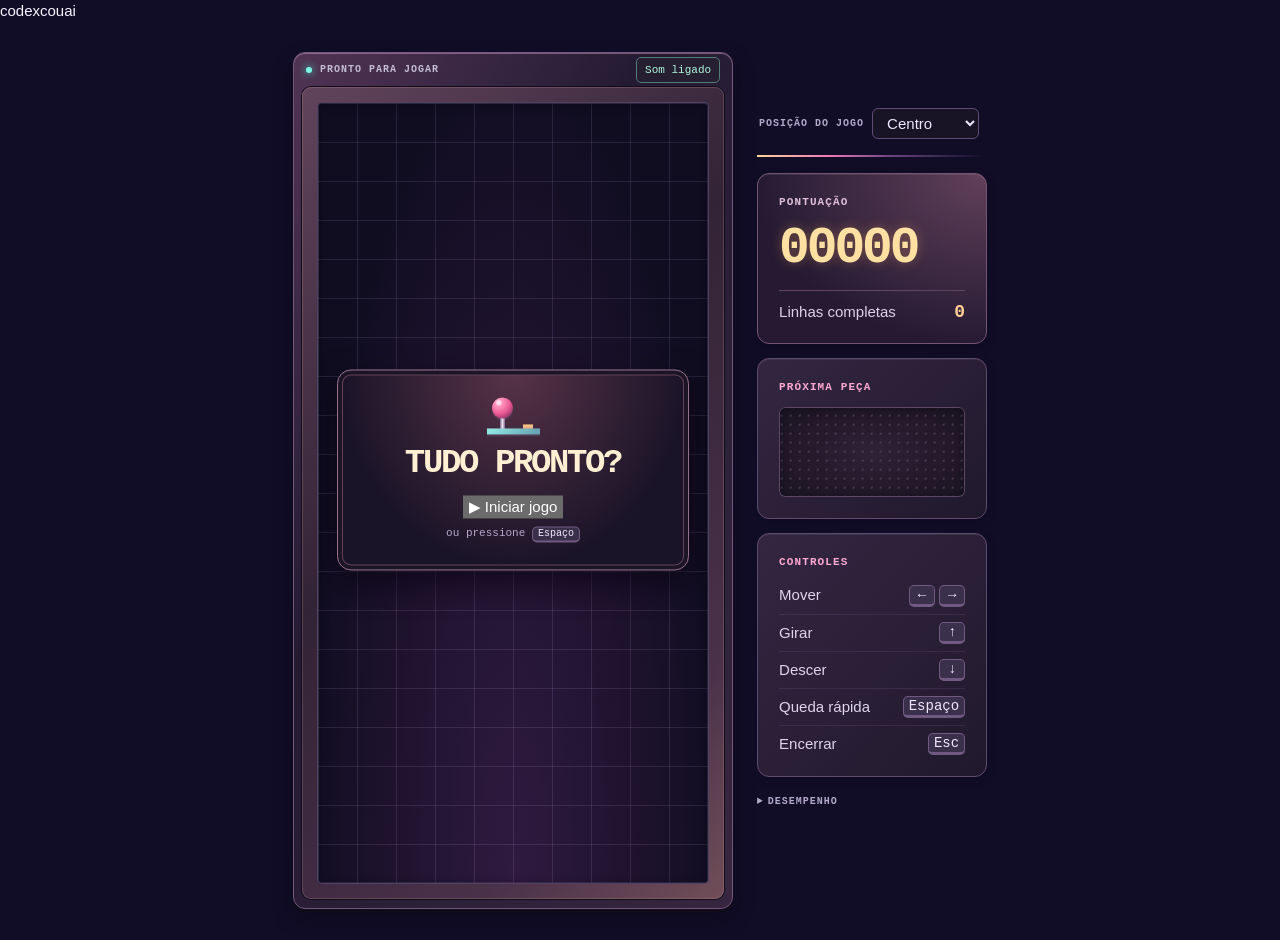
==== commit 34f27532: "asdas" ====
--- a/index.html
+++ b/index.html
@@ -3,15 +3,14 @@
 <head>
   <meta charset="utf-8">
   <meta name="viewport" content="width=device-width, initial-scale=1">
-  <meta name="theme-color" content="#100d25">
-  <title>Tetris</title>
+  <meta name="theme-color" content="#100d25">codexcouai
   <link rel="stylesheet" href="tetris.css">
 </head>
 <body>
   <canvas id="skyline" aria-hidden="true"></canvas>
-  <main id="tetris" class="arcade-shell">
+  <main id="tetris">
     <header class="masthead">
-      <h1 aria-label="Tetris"><canvas id="wordmark" width="188" height="35" aria-hidden="true">Tetris</canvas></h1>
+      <h1 aria-label="Tetris"><canvas id="wordmark" width="188" height="35" aria-hidden="true">Tetris</canvas></h1> 
     <div class="position-menu">
       <label for="game-position">Posição do jogo</label>
       <select id="game-position">
@@ -20,11 +19,6 @@
         <option value="right">Direita</option>
       </select>
     </div>
-      <nav class="solo-mode" aria-label="Modos de jogo">
-        <a id="sand-mode" href="?areia">Modo areia</a>
-        <a id="competitive-mode" href="?competitivo">Modo competitivo</a>
-        <a id="multiplayer-mode" href="multiplayer.html">Multiplayer local</a>
-      </nav>
     </header>
     <div class="console">
       <section class="cabinet" aria-label="Tabuleiro de Tetris">
@@ -40,7 +34,7 @@
             <div id="start">
               <i class="arcade-stick" aria-hidden="true"></i>
               <strong id="prompt">Tudo pronto?</strong>
-              <button id="play" class="arcade-play" type="button"><span aria-hidden="true">▶</span> <span id="play-label">Iniciar jogo</span></button>
+              <button id="play" type="button"><span aria-hidden="true">▶</span> <span id="play-label">Iniciar jogo</span></button>
               <small>ou pressione <kbd>Espaço</kbd></small>
             </div>
           </div>
@@ -54,9 +48,10 @@
         </section>
         <section class="card preview"><h2>Próxima peça</h2><canvas id="upcoming" aria-label="Prévia da próxima peça"></canvas></section>
         <section class="card controls"><h2>Controles</h2>
-          <div><span>Mover</span><span><kbd>←</kbd> <kbd>→</kbd> / <kbd>A</kbd> <kbd>D</kbd></span></div>
-          <div><span>Girar</span><span><kbd>↑</kbd> / <kbd>W</kbd></span></div>
-          <div><span>Queda rápida</span><span><kbd>↓</kbd> / <kbd>S</kbd> / <kbd>Espaço</kbd></span></div>
+          <div><span>Mover</span><span><kbd>←</kbd> <kbd>→</kbd></span></div>
+          <div><span>Girar</span><kbd>↑</kbd></div>
+          <div><span>Descer</span><kbd>↓</kbd></div>
+          <div><span>Queda rápida</span><kbd>Espaço</kbd></div>
           <div><span>Encerrar</span><kbd>Esc</kbd></div>
         </section>
       </aside>
@@ -72,9 +67,6 @@
   </main>
 
   <script src="stats.js"></script>
-  <script src="wordmark.js"></script>
-  <script src="skyline.js"></script>
-  <script src="lateral-controls.js"></script>
   <script>
 
     //-------------------------------------------------------------------------
@@ -104,19 +96,14 @@
     // game constants
     //-------------------------------------------------------------------------
 
-    var versus = window.parent !== window && new URLSearchParams(location.search).has('versus');
-    var versusRound;
-    var sandMode = new URLSearchParams(location.search).has('areia');
-    var competitiveMode = !versus && new URLSearchParams(location.search).has('competitivo');
-    var competitiveTime = 0, competitiveLevel = 1;
-    var KEY     = { ESC: 27, SPACE: 32, LEFT: 37, UP: 38, RIGHT: 39, DOWN: 40, A: 65, D: 68, S: 83, W: 87 },
+    var KEY     = { ESC: 27, SPACE: 32, LEFT: 37, UP: 38, RIGHT: 39, DOWN: 40 },
         DIR     = { UP: 0, RIGHT: 1, DOWN: 2, LEFT: 3, MIN: 0, MAX: 3 },
         stats   = new Stats(),
         canvas  = get('canvas'),
         ctx     = canvas.getContext('2d'),
         ucanvas = get('upcoming'),
         uctx    = ucanvas.getContext('2d'),
-        speed   = { start: 0.5, decrement: 0.005, min: 0.1 }, // how long before piece drops by 1 row (seconds)
+        speed   = { start: 0.6, decrement: 0.005, min: 0.1 }, // how long before piece drops by 1 row (seconds)
         nx      = 10, // width of tetris court (in blocks)
         ny      = 20, // height of tetris court (in blocks)
         nu      = 5;  // width/height of upcoming preview (in blocks)
@@ -161,10 +148,28 @@
     var t = { size: 3, blocks: [0x0E40, 0x4C40, 0x4E00, 0x4640], color: '#b58ad7' };
     var z = { size: 3, blocks: [0x0C60, 0x4C80, 0xC600, 0x2640], color: '#ed7162' };
 
-    if (sandMode) {
-      i.color = j.color = s.color = '#56ded4';
-      l.color = o.color = '#ffd166';
-      t.color = z.color = '#ed79b4';
+    function drawWordmark() {
+      var letters = [
+        [31, 4, 4, 4, 4], [31, 16, 30, 16, 31], [31, 4, 4, 4, 4],
+        [30, 17, 30, 20, 18], [31, 4, 4, 4, 31], [31, 16, 31, 1, 31]
+      ];
+      var pen = get('wordmark').getContext('2d');
+      var spectrum = pen.createLinearGradient(0, 0, 0, 30);
+      spectrum.addColorStop(0, '#fff3b2');
+      spectrum.addColorStop(.49, '#ffc57a');
+      spectrum.addColorStop(.5, '#ff868b');
+      spectrum.addColorStop(1, '#fa65bc');
+      ['#702f85', spectrum].forEach(function(color, layer) {
+        pen.fillStyle = color;
+        letters.forEach(function(letter, index) {
+          letter.forEach(function(row, y) {
+            for (var x = 0; x < 5; x++) {
+              if (row & (16 >> x))
+                pen.fillRect(index * 31 + x * 5 + (1-layer)*2, y * 6 + (1-layer)*3, 5, 6);
+            }
+          });
+        });
+      });
     }
 
     //------------------------------------------------
@@ -219,7 +224,7 @@
 
     function run() {
 
-      drawWordmark(get('wordmark'));
+      drawWordmark();
       installMarqueeLights();
       showStats(); // initialize FPS counter
       addEvents(); // attach keydown and resize events
@@ -282,8 +287,70 @@
       window.addEventListener('resize', resize, false);
     }
 
+    function drawSkyline() {
+      var backdrop = get('skyline');
+      var width = backdrop.width = Math.ceil(backdrop.clientWidth / 2);
+      var height = backdrop.height = Math.ceil(backdrop.clientHeight / 2);
+      var pen = backdrop.getContext('2d');
+      var horizon = Math.floor(height * .72);
+      var sky = pen.createLinearGradient(0, 0, 0, horizon);
+      sky.addColorStop(0, '#0d0e24');
+      sky.addColorStop(.55, '#312047');
+      sky.addColorStop(.88, '#754466');
+      sky.addColorStop(1, '#b36577');
+      pen.fillStyle = sky;
+      pen.fillRect(0, 0, width, height);
+      var seed = 71;
+      function noise() {
+        seed = (seed * 16807) % 2147483647;
+        return seed / 2147483647;
+      }
+      for (var star = 0; star < width / 3; star++) {
+        pen.fillStyle = star % 5 ? '#ac92b5' : '#f5dfe3';
+        pen.fillRect(Math.floor(noise()*width), Math.floor(noise()*horizon), 1, 1);
+      }
+      var radius = Math.min(width * .09, height * .14);
+      var sunX = width * .82, sunY = horizon - radius * 1.08;
+      var sunset = pen.createLinearGradient(0, sunY - radius, 0, sunY + radius);
+      sunset.addColorStop(0, '#ffcf96');
+      sunset.addColorStop(1, '#f17ca2');
+      pen.fillStyle = sunset;
+      for (var line = -Math.floor(radius); line <= radius; line++) {
+        if (line > 0 && line % 6 < 2) continue;
+        var chord = Math.sqrt(radius * radius - line * line);
+        pen.fillRect(Math.round(sunX - chord), Math.round(sunY + line), Math.ceil(chord*2), 1);
+      }
+      for (var layer = 0; layer < 2; layer++) {
+        for (var x = 0; x < width;) {
+          var building = Math.floor(5 + noise() * 16);
+          var roof = horizon - Math.floor((.02 + noise() * .13) * height / (layer + 1));
+          pen.fillStyle = layer ? '#261d37' : '#503654';
+          pen.fillRect(x, roof, building, horizon - roof);
+          pen.fillStyle = layer ? '#ae738b' : '#91677e';
+          for (var floor = roof + 3; floor < horizon - 2; floor += 4)
+            for (var windowX = x + 2; windowX < x + building - 1; windowX += 4)
+              if (noise() > .75) pen.fillRect(windowX, floor, 1, 1);
+          x += building;
+        }
+      }
+      pen.fillStyle = '#171429';
+      pen.fillRect(0, horizon, width, height - horizon);
+      pen.beginPath();
+      for (var lane = -16; lane <= 16; lane++) {
+        pen.moveTo(width / 2, horizon);
+        pen.lineTo(width / 2 + lane * width / 6, height);
+      }
+      for (var gap = 1; horizon + gap < height; gap *= 1.6) {
+        pen.moveTo(0, horizon + gap);
+        pen.lineTo(width, horizon + gap);
+      }
+      pen.strokeStyle = '#503057';
+      pen.lineWidth = .55;
+      pen.stroke();
+    }
+
     function resize(event) {
-      if (!versus) drawSkyline(get('skyline'));
+      drawSkyline();
       var ratio = Math.min(window.devicePixelRatio || 1, 3);
       [canvas, ucanvas].forEach(function(surface) {
         var size = surface.getBoundingClientRect();
@@ -298,31 +365,21 @@
       invalidateNext();
     }
 
-    var lateralControls = !versus && createLateralControls(function(direction) {
-      if (playing && !animatedDrop) actions.push(direction);
-    });
-
     function keydown(ev) {
-      if (versus) return;
       if (ev.target === get('game-position')) return;
       if (ev.target === get('sound') && ev.keyCode === KEY.SPACE) return;
-      if (ev.keyCode === KEY.SPACE && ev.target.closest('a, summary, .touch button')) return;
-      var hardDropKey = ev.keyCode === KEY.SPACE || ev.keyCode === KEY.S || ev.keyCode === KEY.DOWN;
-      if (hardDropKey && ev.repeat && (playing || ev.keyCode === KEY.SPACE)) {
+      if (ev.keyCode === KEY.SPACE && ev.target.closest('summary, .touch button')) return;
+      if (ev.keyCode === KEY.SPACE && ev.repeat) {
         ev.preventDefault();
         return;
       }
       var handled = false;
       if (playing) {
         switch(ev.keyCode) {
-          case KEY.A:
-          case KEY.LEFT:   lateralControls.press(ev, DIR.LEFT);  handled = true; break;
-          case KEY.D:
-          case KEY.RIGHT:  lateralControls.press(ev, DIR.RIGHT); handled = true; break;
-          case KEY.W:
+          case KEY.LEFT:   actions.push(DIR.LEFT);  handled = true; break;
+          case KEY.RIGHT:  actions.push(DIR.RIGHT); handled = true; break;
           case KEY.UP:     actions.push(DIR.UP);    handled = true; break;
-          case KEY.S:
-          case KEY.DOWN:
+          case KEY.DOWN:   actions.push(DIR.DOWN);  handled = true; break;
           case KEY.SPACE:  actions.push('hard-drop'); handled = true; break;
           case KEY.ESC:    lose();                  handled = true; break;
         }
@@ -344,26 +401,21 @@
       hide('start');
       reset();
       playing = true;
-      get('status').textContent = competitiveMode ? competitiveLabel() + ' · Nível 1' : 'Em jogo';
+      get('status').textContent = 'Em jogo';
     }
     function lose() {
       playing = false;
-      if (lateralControls) lateralControls.clear();
       setVisualScore();
       invalidate();
       get('prompt').textContent = 'Fim de jogo';
       get('play-label').textContent = 'Jogar de novo';
       get('status').textContent = 'Partida encerrada';
       show('start');
-      if (versus) window.parent.postMessage({type: 'tetris-loss', round: versusRound}, '*');
     }
 
     function setVisualScore(n)      { vscore = n || score; invalidateScore(); }
     function setScore(n)            { score = n; setVisualScore(n);  }
-    function addScore(n) {
-      score += n;
-      if (n > 0 && !reducedMotion()) pulseScoreLights();
-    }
+    function addScore(n)            { score = score + n;   }
     function clearScore()           { setScore(0); }
     function clearRows()            { setRows(0); }
     function setRows(n)             { rows = n; step = Math.max(speed.min, speed.start - (speed.decrement*rows)); invalidateRows(); }
@@ -377,25 +429,13 @@
 
     function reset() {
       dt = 0;
-      competitiveTime = 0;
-      competitiveLevel = 1;
       clearStreak = 0;
       settlingRows = null;
       animatedDrop = null;
-      stopScoreLights();
       endCelebration();
       get('clear-effects').replaceChildren();
       clearActions();
       clearBlocks();
-      if (sandMode) {
-        sand = Array.from({length: ny * sandScale}, function() {
-          return Array(nx * sandColumns).fill(null);
-        });
-        sandSettling = false;
-        sandTime = 0;
-        sandFades = [];
-        sandClearUntil = 0;
-      }
       clearRows();
       clearScore();
       setCurrentPiece(next);
@@ -404,22 +444,9 @@
 
     function update(idt) {
       if (playing) {
-        if (competitiveMode) {
-          competitiveTime += idt;
-          var level = 1 + Math.floor(competitiveTime / 20);
-          if (level !== competitiveLevel) {
-            competitiveLevel = level;
-            get('status').textContent = competitiveLabel() + ' · Nível ' + level;
-          }
-        }
         if (vscore < score && idt > 0) {
           var remaining = score - vscore;
           setVisualScore(vscore + Math.ceil(remaining * (1 - Math.exp(-12 * idt))));
-        }
-        if (sandSettling) {
-          clearActions();
-          updateSand(idt);
-          return;
         }
         if (animatedDrop) {
           if (performance.now() - animatedDrop.start >= animatedDrop.duration) {
@@ -433,20 +460,11 @@
         handle(actions.shift());
         if (animatedDrop || !playing) return;
         dt = dt + idt;
-        var interval = competitiveMode ? competitiveDropInterval(competitiveLevel) : step;
-        if (dt > interval) {
-          dt -= interval;
+        if (dt > step) {
+          dt = dt - step;
           drop();
         }
       }
-    }
-
-    function competitiveDropInterval(level) {
-      return Math.max(.075, speed.start * Math.pow(.85, level - 1));
-    }
-
-    function competitiveLabel() {
-      return sandMode ? 'Areia competitiva' : 'Competitivo';
     }
 
     function handle(action) {
@@ -497,7 +515,7 @@
       var landing = landingRow();
       var distance = landing - current.y;
       if (distance > 0 && !reducedMotion()) {
-        animatedDrop = { landing: landing, start: performance.now(), duration: 45 + distance * 3.5 };
+        animatedDrop = { landing: landing, start: performance.now(), duration: 80 + distance * 6.5 };
         invalidate();
         return;
       }
@@ -517,15 +535,12 @@
               { transform: 'translateY(0)' }
             ], { duration: 140, easing: 'ease-out' });
           }
-          var bottomCells = [];
+          var columns = new Set();
           eachblock(current.type, current.x, current.y, current.dir, function(x, y) {
-            if (bottomCells[x] === undefined || y > bottomCells[x]) bottomCells[x] = y;
-          });
-          bottomCells.forEach(function(y, x) {
-            var color = current.type.color;
-            var trail = cellEffect('drop-trail', x, y, color);
-            trail.style.height = ((distance + 1) * 100 / ny) + '%';
-            cellEffect('drop-impact', x, y + distance, color);
+            if (columns.has(x)) return;
+            columns.add(x);
+            var trail = cellEffect('drop-trail', x, y, current.type.color);
+            trail.style.height = (distance * 100 / ny) + '%';
           });
         }
       }
@@ -539,12 +554,6 @@
         settlingRows = null;
         addScore(10);
         dropPiece();
-        if (sandMode) {
-          sandPieceCleared = false;
-          sandSettling = true;
-          invalidate();
-          return;
-        }
         if (!removeLines()) {
           clearStreak = 0;
           playTone(160, 72, 0, .09, 'triangle', .6);
@@ -554,133 +563,19 @@
             });
           }
         }
-        spawnNextPiece();
-      }
-    }
-
-    function spawnNextPiece() {
-      setCurrentPiece(next);
-      setNextPiece(randomPiece());
-      clearActions();
-      if (occupied(current.type, current.x, current.y, current.dir)) lose();
+        setCurrentPiece(next);
+        setNextPiece(randomPiece());
+        clearActions();
+        if (occupied(current.type, current.x, current.y, current.dir)) {
+          lose();
+        }
+      }
     }
 
     function dropPiece() {
       eachblock(current.type, current.x, current.y, current.dir, function(x, y) {
-        if (sandMode) {
-          for (var row = 0; row < sandScale; row++) {
-            sand[y * sandScale + row].fill(current.type, x * sandColumns, (x + 1) * sandColumns);
-          }
-        } else {
-          setBlock(x, y, current.type);
-        }
-      });
-    }
-
-    var sandColumns = 20, sandScale = 20, sand = [], sandSettling = false, sandTime = 0;
-    var sandStepInterval = .006;
-    var sandFades = [];
-    var sandClearUntil = 0;
-    var sandPieceCleared = false;
-
-    function stepSand() {
-      var moved = false;
-      for (var y = ny * sandScale - 2; y >= 0; y--) {
-        for (var x = 0; x < nx * sandColumns; x++) {
-          var grain = sand[y][x];
-          if (!grain) continue;
-          var below = sand[y + 1];
-          var target = x;
-          if (below[target]) {
-            var side = Math.random() < .5 ? -1 : 1;
-            target = x + side;
-            if (target < 0 || target >= below.length || below[target]) target = x - side;
-            if (target < 0 || target >= below.length || below[target]) continue;
-          }
-          below[target] = grain;
-          sand[y][x] = null;
-          moved = true;
-        }
-      }
-      return moved;
-    }
-
-    function updateSand(idt) {
-      if (performance.now() < sandClearUntil) return;
-      sandTime = Math.min(sandTime + idt, 4 * sandStepInterval);
-      while (sandSettling && sandTime >= sandStepInterval && performance.now() >= sandClearUntil) {
-        sandTime -= sandStepInterval;
-        advanceSand();
-      }
-    }
-
-    function advanceSand() {
-      invalidate();
-      var connection = findSandConnection();
-      if (connection) {
-        sandPieceCleared = true;
-        highlightSandClear(connection);
-        connection.cells.forEach(function(index) {
-          var width = sand[0].length;
-          sand[Math.floor(index / width)][index % width] = null;
-        });
-        playTone(185, 65, 0, .16, 'sine', .65);
-        awardClear(1, 25, Math.floor(connection.row / sandScale));
-        setVisualScore();
-        return;
-      }
-      if (stepSand()) return;
-      if (!sandPieceCleared) clearStreak = 0;
-
-      clearBlocks();
-      sand.forEach(function(row, y) {
-        row.forEach(function(grain, x) {
-          if (grain) setBlock(Math.floor(x / sandColumns), Math.floor(y / sandScale), grain);
-        });
-      });
-      sandSettling = false;
-      spawnNextPiece();
-    }
-
-    function findSandConnection() {
-      var width = sand[0].length;
-      var visited = new Uint8Array(width * sand.length);
-      var starts = [];
-      for (var y = sand.length - 1; y >= 0; y--) starts.push(y * width);
-      for (var x = 1; x < width; x++) starts.push(x);
-      for (var start of starts) {
-        var grain = sand[Math.floor(start / width)][start % width];
-        if (!grain || visited[start]) continue;
-        var color = grain.color;
-        var stack = [start];
-        var cells = [], rightEdgeRow = -1, left = false, top = false, bottom = false;
-        visited[start] = 1;
-        while (stack.length) {
-          var index = stack.pop();
-          var row = Math.floor(index / width), col = index % width;
-          cells.push(index);
-          if (col === 0) left = true;
-          if (col === width - 1) rightEdgeRow = row;
-          if (row === 0) top = true;
-          if (row === sand.length - 1) bottom = true;
-          for (var nearRow = Math.max(0, row - 1); nearRow <= Math.min(sand.length - 1, row + 1); nearRow++) {
-            for (var nearCol = Math.max(0, col - 1); nearCol <= Math.min(width - 1, col + 1); nearCol++) {
-              visit(nearRow * width + nearCol);
-            }
-          }
-        }
-        if (left && rightEdgeRow !== -1) return {row: rightEdgeRow, color: color, cells: cells};
-        if (top && bottom) return {row: Math.floor(sand.length / 2), color: color, cells: cells, vertical: true};
-      }
-      return null;
-
-      function visit(index) {
-        if (visited[index]) return;
-        var neighbor = sand[Math.floor(index / width)][index % width];
-        if (!neighbor || neighbor.color !== color) return;
-        visited[index] = 1;
-        stack.push(index);
-      }
+        setBlock(x, y, current.type);
+      });
     }
 
     var clearStreak = 0, settlingRows = null;
@@ -706,16 +601,12 @@
         for (var col = 0; col < nx; col++) setBlock(col, row, null);
 
       if (!reducedMotion()) settlingRows = { offsets: offsets, start: performance.now() };
-      awardClear(cleared, 100 * Math.pow(2, cleared - 1), topClear);
+      clearStreak++;
+      var bonus = 100 * Math.pow(2, cleared - 1);
+      addRows(cleared);
+      addScore(bonus);
+      celebrateLines(cleared, bonus, topClear);
       return cleared;
-    }
-
-    function awardClear(count, baseScore, row) {
-      clearStreak++;
-      var bonus = baseScore * clearStreak;
-      addRows(count);
-      addScore(bonus);
-      celebrateLines(count, bonus, row);
     }
 
     var audio, volume, soundEnabled = true;
@@ -768,7 +659,6 @@
         bulb.style.top = y + '%';
         bulb.style.setProperty('--lamp', colors[index % colors.length]);
         bulb.style.setProperty('--delay', ((index % 12) - 12) * 100 + 'ms');
-        bulb.style.setProperty('--score-delay', (index % 15) * 10 + 'ms');
         lights.appendChild(bulb);
       }
       for (var top = 0; top < 10; top++) addBulb(top * 10, 0);
@@ -777,41 +667,16 @@
       for (var left = 0; left < 20; left++) addBulb(0, 100 - left * 5);
     }
 
-    var celebrationTimer, scoreLightTimer;
-
-    function stopScoreLights() {
-      clearTimeout(scoreLightTimer);
-      get('tetris').classList.remove('score-pulse');
-    }
-
-    function pulseScoreLights() {
-      var cabinet = get('tetris');
-      if (cabinet.classList.contains('celebrating')) return;
-      stopScoreLights();
-      // Restart the wave even when pieces land in quick succession.
-      void get('marquee-lights').offsetWidth;
-      cabinet.classList.add('score-pulse');
-      scoreLightTimer = setTimeout(stopScoreLights, 460);
-    }
-
+    var celebrationTimer;
     function celebrateLines(count, bonus, row) {
-      stopScoreLights();
       clearTimeout(celebrationTimer);
       var chime = [523.25, 659.25, 783.99, 1046.5, 1318.5, 1568];
       var transpose = Math.pow(2, Math.min(clearStreak - 1, 4) * 2 / 12);
-      if (sandMode && clearStreak > 1) {
-        playTone(240 * transpose, 720 * transpose, 0, .39, 'triangle', .24);
-        chime.slice(0, 4).forEach(function(pitch, index) {
-          playTone(pitch * transpose, pitch * transpose, .07 + index * .105, .22, 'sine', .35);
-        });
-        playTone(1568 * transpose, 1568 * transpose, .385, .25, 'sine', .18);
-      } else {
-        chime.slice(0, 2 + count).forEach(function(pitch, index) {
-          playTone(pitch * transpose, pitch * transpose, index * .075, .27, 'sine', .8);
-        });
-      }
+      chime.slice(0, 2 + count).forEach(function(pitch, index) {
+        playTone(pitch * transpose, pitch * transpose, index * .075, .27, 'sine', .8);
+      });
       var label = count === 4 ? 'TETRIS!' : (count === 1 ? '1 linha' : count + ' linhas');
-      var combo = clearStreak > 1 ? 'Combo ×' + clearStreak : '';
+      var combo = clearStreak > 1 ? 'Combo ' + clearStreak : '';
       get('line-bonus').textContent = [combo, label, '+' + bonus + ' pts'].filter(Boolean).join(' • ');
       get('tetris').classList.toggle('combo-lit', clearStreak > 1);
       if (!reducedMotion()) {
@@ -822,13 +687,6 @@
         callout.className = 'clear-callout';
         callout.textContent = (combo || label) + '  +' + bonus;
         callout.style.top = Math.max(12, row * 100 / ny - 5) + '%';
-        if (sandMode && combo) {
-          callout.classList.add('sand-combo-callout');
-          var points = document.createElement('span');
-          points.textContent = '+' + bonus + ' pts';
-          callout.replaceChildren(combo, points);
-          callout.style.top = Math.min(82, Math.max(18, row * 100 / ny - 10)) + '%';
-        }
         effects.appendChild(callout);
         callout.addEventListener('animationend', function() { callout.remove(); }, { once: true });
       }
@@ -857,41 +715,8 @@
       return cell;
     }
 
-    function highlightSandClear(connection) {
-      if (reducedMotion()) return;
-      var reverse = clearStreak % 2 === 1;
-      var start = performance.now();
-      var wave = clearStreak > 0 ? 390 : 210;
-      var fadeTime = clearStreak > 0 ? 240 : 150;
-      if (clearStreak > 0) sandClearUntil = start + wave + fadeTime;
-      sandFades.push({connection: connection, start: start, reverse: reverse, wave: wave, fadeTime: fadeTime});
-      var sweepClass = 'sand-sweep' + (reverse ? ' sand-sweep-reverse' : '');
-      var sweep;
-      var width = sand[0].length;
-      var stride = Math.max(1, Math.ceil(connection.cells.length / 72));
-      if (connection.vertical) {
-        var column = connection.cells[0] % width / sandColumns;
-        sweep = cellEffect(sweepClass + ' sand-sweep-vertical', column, 0, connection.color);
-      } else {
-        sweep = cellEffect(sweepClass, 0, (connection.row + .5) / sandScale, connection.color);
-      }
-      sweep.style.animationDuration = (wave / .48) + 'ms';
-      for (var i = 0; i < connection.cells.length; i += stride) {
-        var index = connection.cells[i];
-        var x = (index % width + .5) / sandColumns;
-        var y = (Math.floor(index / width) + .5) / sandScale;
-        var dust = cellEffect('sand-dust', x, y, connection.color);
-        dust.style.setProperty('--drift', ((Math.random() - .5) * 34) + 'px');
-        dust.style.setProperty('--lift', (-12 - Math.random() * 28) + 'px');
-        dust.style.animationDelay = sandClearDelay(connection.vertical ? y / ny : x / nx, reverse, wave) + 'ms';
-        if (clearStreak > 0) dust.style.animationDuration = '570ms';
-      }
-    }
-
     function highlightRow(row) {
       if (reducedMotion()) return;
-      var sweep = cellEffect('clear-sweep', 0, row, '#ffda93');
-      sweep.style.width = '100%';
       for (var x = 0; x < nx; x++) {
         var distance = x - (nx - 1) / 2;
         var cell = cellEffect('clear-fragment', x, row, getBlock(x, row).color);
@@ -923,7 +748,7 @@
     }
 
     function drawCourt() {
-      if (invalid.court || settlingRows || sandFades.length) {
+      if (invalid.court || settlingRows) {
         var fall = 0;
         if (settlingRows) {
           var elapsed = performance.now() - settlingRows.start;
@@ -934,17 +759,14 @@
         ctx.clearRect(0, 0, canvas.width, canvas.height);
         if (playing === undefined) drawTitlePieces();
         var x, y, block;
-        if (sandMode) {
-          drawSand();
-          drawSandFades();
-        }
-        for(y = 0 ; !sandMode && y < ny ; y++) {
+        for(y = 0 ; y < ny ; y++) {
           var drawY = settlingRows ? y - fall * (settlingRows.offsets[y] || 0) : y;
           for (x = 0 ; x < nx ; x++) {
-            if (block = getBlock(x,y)) drawBlock(ctx, x, drawY, block.color);
+            if (block = getBlock(x,y))
+              drawBlock(ctx, x, drawY, block.color);
           }
         }
-        if (playing && !sandSettling) {
+        if (playing) {
           var pieceY = current.y;
           if (animatedDrop) {
             var travel = Math.min(1, (performance.now() - animatedDrop.start) / animatedDrop.duration);
@@ -1021,54 +843,6 @@
     function drawPiece(ctx, type, x, y, dir) {
       eachblock(type, x, y, dir, function(x, y) {
         drawBlock(ctx, x, y, type.color);
-      });
-    }
-
-    function sandClearDelay(position, reverse, wave) {
-      return wave * (reverse ? 1 - position : position);
-    }
-
-    function drawSandFades() {
-      var now = performance.now();
-      var columns = nx * sandColumns;
-      var width = dx / sandColumns, height = dy / sandScale;
-      sandFades = sandFades.filter(function(fade) {
-        var elapsed = now - fade.start;
-        if (elapsed >= fade.wave + fade.fadeTime) return false;
-        var group = fade.connection;
-        ctx.save();
-        ctx.fillStyle = group.color;
-        group.cells.forEach(function(index) {
-          var x = index % columns, y = Math.floor(index / columns);
-          var position = group.vertical ? y / (ny * sandScale) : x / columns;
-          var delay = sandClearDelay(position, fade.reverse, fade.wave);
-          var progress = Math.max(0, (elapsed - delay) / fade.fadeTime);
-          if (progress >= 1) return;
-          ctx.globalAlpha = .85 * (1 - progress);
-          var size = 1 - progress * .65;
-          ctx.fillRect(x * width, y * height - progress * height * 3, width * size, height * size);
-          if (progress > 0 && progress < .26) {
-            ctx.fillStyle = '#fff5db';
-            ctx.globalAlpha = .65 * (1 - progress / .26);
-            ctx.fillRect(x * width, y * height, width, height);
-            ctx.fillStyle = group.color;
-          }
-        });
-        ctx.restore();
-        return true;
-      });
-    }
-
-    function drawSand() {
-      var width = dx / sandColumns, height = dy / sandScale;
-      sand.forEach(function(row, y) {
-        row.forEach(function(grain, x) {
-          if (!grain) return;
-          ctx.fillStyle = grain.color;
-          ctx.fillRect(x * width, y * height, width, height);
-          ctx.fillStyle = (x * 7 + y * 3) % 4 < 2 ? '#0003' : '#fff3';
-          ctx.fillRect(x * width, y * height, width / 2, height / 2);
-        });
       });
     }
 
@@ -1097,46 +871,7 @@
     // FINALLY, lets run the game
     //-------------------------------------------------------------------------
 
-    if (versus) document.body.classList.add('versus-board');
-    if (sandMode && !versus) {
-      get('sand-mode').href = competitiveMode ? '?competitivo' : 'index.html';
-      get('sand-mode').textContent = 'Modo clássico';
-      get('multiplayer-mode').href = 'multiplayer.html?areia';
-      get('play-label').textContent = 'Jogar modo areia';
-      document.title = 'Tetris · Modo areia';
-    }
-    if (competitiveMode) {
-      if (!sandMode) get('sand-mode').href = '?areia&competitivo';
-      get('competitive-mode').href = sandMode ? '?areia' : 'index.html';
-      get('competitive-mode').textContent = 'Desativar competitivo';
-      get('play-label').textContent = sandMode ? 'Jogar areia competitiva' : 'Jogar competitivo';
-      get('status').textContent = competitiveLabel() + ' · Acelera a cada 20 s';
-      document.title = 'Tetris · ' + competitiveLabel();
-    } else if (sandMode) {
-      get('competitive-mode').href = '?areia&competitivo';
-    }
     run();
-    if (versus) {
-      window.addEventListener('message', function(event) {
-        if (event.source !== window.parent || !event.data) return;
-        var message = event.data;
-        if (message.type === 'tetris-start') {
-          versusRound = message.round;
-          pieces = [];
-          next = null;
-          play();
-        } else if (message.type === 'tetris-stop') {
-          playing = false;
-          setVisualScore();
-          invalidate();
-          get('status').textContent = 'Partida encerrada';
-        } else if (message.type === 'tetris-move' && playing) {
-          if (message.action === 'hard-drop') actions.push(message.action);
-          else if (message.action === 'LEFT' || message.action === 'RIGHT' || message.action === 'UP')
-            actions.push(DIR[message.action]);
-        }
-      });
-    }
 
   </script>
 
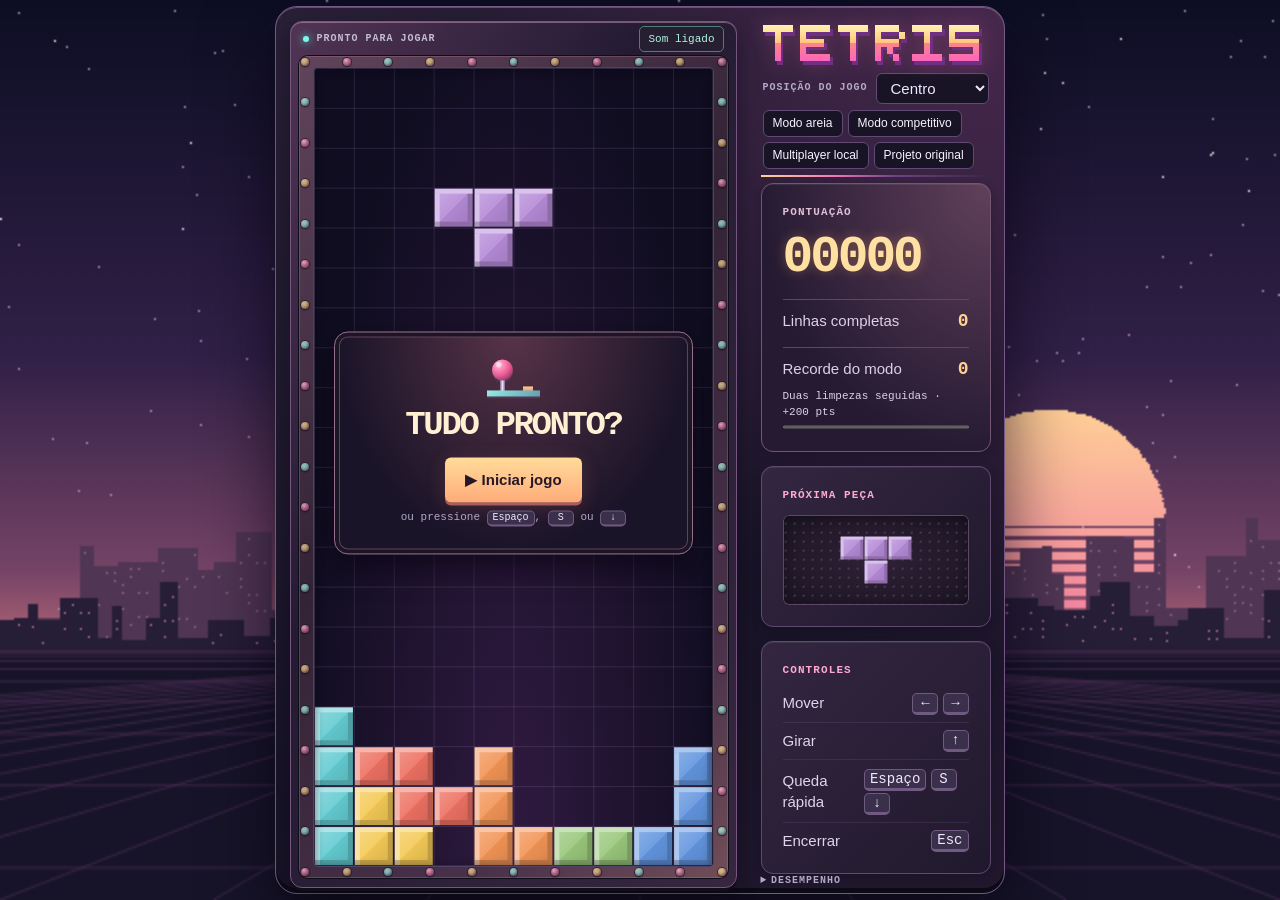
==== commit 4e3166e2: "Fianalizado" ====
--- a/index.html
+++ b/index.html
@@ -3,14 +3,15 @@
 <head>
   <meta charset="utf-8">
   <meta name="viewport" content="width=device-width, initial-scale=1">
-  <meta name="theme-color" content="#100d25">codexcouai
+  <meta name="theme-color" content="#100d25">
+  <title>Tetris</title>
   <link rel="stylesheet" href="tetris.css">
 </head>
 <body>
   <canvas id="skyline" aria-hidden="true"></canvas>
-  <main id="tetris">
+  <main id="tetris" class="arcade-shell">
     <header class="masthead">
-      <h1 aria-label="Tetris"><canvas id="wordmark" width="188" height="35" aria-hidden="true">Tetris</canvas></h1> 
+      <h1 aria-label="Tetris"><canvas id="wordmark" width="188" height="35" aria-hidden="true">Tetris</canvas></h1>
     <div class="position-menu">
       <label for="game-position">Posição do jogo</label>
       <select id="game-position">
@@ -19,6 +20,12 @@
         <option value="right">Direita</option>
       </select>
     </div>
+      <nav class="solo-mode" aria-label="Menu do jogo">
+        <a id="sand-mode" href="?areia">Modo areia</a>
+        <a id="competitive-mode" href="?competitivo">Modo competitivo</a>
+        <a id="multiplayer-mode" href="multiplayer.html">Multiplayer local</a>
+        <a href="https://github.com/jakesgordon/javascript-tetris" target="_blank" rel="noopener">Projeto original</a>
+      </nav>
     </header>
     <div class="console">
       <section class="cabinet" aria-label="Tabuleiro de Tetris">
@@ -34,8 +41,8 @@
             <div id="start">
               <i class="arcade-stick" aria-hidden="true"></i>
               <strong id="prompt">Tudo pronto?</strong>
-              <button id="play" type="button"><span aria-hidden="true">▶</span> <span id="play-label">Iniciar jogo</span></button>
-              <small>ou pressione <kbd>Espaço</kbd></small>
+              <button id="play" class="arcade-play" type="button"><span aria-hidden="true">▶</span> <span id="play-label">Iniciar jogo</span></button>
+              <small>ou pressione <kbd>Espaço</kbd>, <kbd>S</kbd> ou <kbd>↓</kbd></small>
             </div>
           </div>
         </div>
@@ -45,13 +52,17 @@
           <h2>Pontuação</h2><output id="score">00000</output>
           <div id="line-bonus" role="status"></div>
           <div class="row-count"><span>Linhas completas</span><b id="rows">0</b></div>
+          <div id="personal-best" class="row-count"><span>Recorde do modo</span><b id="best-score">0</b></div>
+          <div id="combo-goal">
+            <label for="combo-progress" id="combo-label">Duas limpezas seguidas · +200 pts</label>
+            <progress id="combo-progress" max="2" value="0"></progress>
+          </div>
         </section>
         <section class="card preview"><h2>Próxima peça</h2><canvas id="upcoming" aria-label="Prévia da próxima peça"></canvas></section>
         <section class="card controls"><h2>Controles</h2>
           <div><span>Mover</span><span><kbd>←</kbd> <kbd>→</kbd></span></div>
           <div><span>Girar</span><kbd>↑</kbd></div>
-          <div><span>Descer</span><kbd>↓</kbd></div>
-          <div><span>Queda rápida</span><kbd>Espaço</kbd></div>
+          <div><span>Queda rápida</span><span><kbd>Espaço</kbd> <kbd>S</kbd> <kbd>↓</kbd></span></div>
           <div><span>Encerrar</span><kbd>Esc</kbd></div>
         </section>
       </aside>
@@ -67,6 +78,9 @@
   </main>
 
   <script src="stats.js"></script>
+  <script src="wordmark.js"></script>
+  <script src="skyline.js"></script>
+  <script src="lateral-controls.js"></script>
   <script>
 
     //-------------------------------------------------------------------------
@@ -96,14 +110,19 @@
     // game constants
     //-------------------------------------------------------------------------
 
-    var KEY     = { ESC: 27, SPACE: 32, LEFT: 37, UP: 38, RIGHT: 39, DOWN: 40 },
+    var versus = window.parent !== window && new URLSearchParams(location.search).has('versus');
+    var versusRound;
+    var sandMode = new URLSearchParams(location.search).has('areia');
+    var competitiveMode = !versus && new URLSearchParams(location.search).has('competitivo');
+    var competitiveTime = 0, competitiveLevel = 1;
+    var KEY     = { ESC: 27, SPACE: 32, LEFT: 37, UP: 38, RIGHT: 39, DOWN: 40, S: 83 },
         DIR     = { UP: 0, RIGHT: 1, DOWN: 2, LEFT: 3, MIN: 0, MAX: 3 },
-        stats   = new Stats(),
+        stats,
         canvas  = get('canvas'),
         ctx     = canvas.getContext('2d'),
         ucanvas = get('upcoming'),
         uctx    = ucanvas.getContext('2d'),
-        speed   = { start: 0.6, decrement: 0.005, min: 0.1 }, // how long before piece drops by 1 row (seconds)
+        speed   = { start: versus || competitiveMode ? 0.6 : 0.7, decrement: 0.005, min: 0.1 }, // seconds per row
         nx      = 10, // width of tetris court (in blocks)
         ny      = 20, // height of tetris court (in blocks)
         nu      = 5;  // width/height of upcoming preview (in blocks)
@@ -148,26 +167,17 @@
     var t = { size: 3, blocks: [0x0E40, 0x4C40, 0x4E00, 0x4640], color: '#b58ad7' };
     var z = { size: 3, blocks: [0x0C60, 0x4C80, 0xC600, 0x2640], color: '#ed7162' };
 
-    function drawWordmark() {
-      var letters = [
-        [31, 4, 4, 4, 4], [31, 16, 30, 16, 31], [31, 4, 4, 4, 4],
-        [30, 17, 30, 20, 18], [31, 4, 4, 4, 31], [31, 16, 31, 1, 31]
+    if (sandMode) {
+      var sandPalette = [
+        [[i, j], '#68e5f0'],
+        [[l, o], '#ffe45b'],
+        [[s, z], '#5dbb42'],
+        [[t], '#8d46cc']
       ];
-      var pen = get('wordmark').getContext('2d');
-      var spectrum = pen.createLinearGradient(0, 0, 0, 30);
-      spectrum.addColorStop(0, '#fff3b2');
-      spectrum.addColorStop(.49, '#ffc57a');
-      spectrum.addColorStop(.5, '#ff868b');
-      spectrum.addColorStop(1, '#fa65bc');
-      ['#702f85', spectrum].forEach(function(color, layer) {
-        pen.fillStyle = color;
-        letters.forEach(function(letter, index) {
-          letter.forEach(function(row, y) {
-            for (var x = 0; x < 5; x++) {
-              if (row & (16 >> x))
-                pen.fillRect(index * 31 + x * 5 + (1-layer)*2, y * 6 + (1-layer)*3, 5, 6);
-            }
-          });
+      sandPalette.forEach(function(entry, index) {
+        entry[0].forEach(function(type) {
+          type.color = entry[1];
+          type.sandMask = 1 << index;
         });
       });
     }
@@ -224,7 +234,7 @@
 
     function run() {
 
-      drawWordmark();
+      drawWordmark(get('wordmark'));
       installMarqueeLights();
       showStats(); // initialize FPS counter
       addEvents(); // attach keydown and resize events
@@ -234,7 +244,7 @@
         now = timestamp();
         update(Math.min(1, (now - last) / 1000.0)); // using requestAnimationFrame have to be able to handle large delta's caused when it 'hibernates' in a background or non-visible tab
         draw();
-        stats.update();
+        if (stats) stats.update();
         last = now;
         requestAnimationFrame(frame, canvas);
       }
@@ -246,8 +256,20 @@
     }
 
     function showStats() {
-      stats.domElement.id = 'stats';
-      get('performance-panel').appendChild(stats.domElement);
+      var panel = get('performance-panel');
+      var details = panel.closest('details');
+      function toggleStats() {
+        if (details.open && !stats) {
+          stats = new Stats();
+          stats.domElement.id = 'stats';
+          panel.appendChild(stats.domElement);
+        } else if (!details.open && stats) {
+          stats.domElement.remove();
+          stats = null;
+        }
+      }
+      details.addEventListener('toggle', toggleStats);
+      toggleStats();
     }
 
     function addEvents() {
@@ -280,77 +302,27 @@
       });
       document.querySelectorAll('[data-action]').forEach(function(button) {
         button.addEventListener('click', function() {
-          if (playing) actions.push(DIR[button.dataset.action]);
+          if (!playing) return;
+          var direction = DIR[button.dataset.action];
+          if (direction === DIR.LEFT || direction === DIR.RIGHT) queueLateralMove(direction, true);
+          else actions.push(direction);
         });
       });
       document.addEventListener('keydown', keydown, false);
       window.addEventListener('resize', resize, false);
-    }
-
-    function drawSkyline() {
-      var backdrop = get('skyline');
-      var width = backdrop.width = Math.ceil(backdrop.clientWidth / 2);
-      var height = backdrop.height = Math.ceil(backdrop.clientHeight / 2);
-      var pen = backdrop.getContext('2d');
-      var horizon = Math.floor(height * .72);
-      var sky = pen.createLinearGradient(0, 0, 0, horizon);
-      sky.addColorStop(0, '#0d0e24');
-      sky.addColorStop(.55, '#312047');
-      sky.addColorStop(.88, '#754466');
-      sky.addColorStop(1, '#b36577');
-      pen.fillStyle = sky;
-      pen.fillRect(0, 0, width, height);
-      var seed = 71;
-      function noise() {
-        seed = (seed * 16807) % 2147483647;
-        return seed / 2147483647;
-      }
-      for (var star = 0; star < width / 3; star++) {
-        pen.fillStyle = star % 5 ? '#ac92b5' : '#f5dfe3';
-        pen.fillRect(Math.floor(noise()*width), Math.floor(noise()*horizon), 1, 1);
-      }
-      var radius = Math.min(width * .09, height * .14);
-      var sunX = width * .82, sunY = horizon - radius * 1.08;
-      var sunset = pen.createLinearGradient(0, sunY - radius, 0, sunY + radius);
-      sunset.addColorStop(0, '#ffcf96');
-      sunset.addColorStop(1, '#f17ca2');
-      pen.fillStyle = sunset;
-      for (var line = -Math.floor(radius); line <= radius; line++) {
-        if (line > 0 && line % 6 < 2) continue;
-        var chord = Math.sqrt(radius * radius - line * line);
-        pen.fillRect(Math.round(sunX - chord), Math.round(sunY + line), Math.ceil(chord*2), 1);
-      }
-      for (var layer = 0; layer < 2; layer++) {
-        for (var x = 0; x < width;) {
-          var building = Math.floor(5 + noise() * 16);
-          var roof = horizon - Math.floor((.02 + noise() * .13) * height / (layer + 1));
-          pen.fillStyle = layer ? '#261d37' : '#503654';
-          pen.fillRect(x, roof, building, horizon - roof);
-          pen.fillStyle = layer ? '#ae738b' : '#91677e';
-          for (var floor = roof + 3; floor < horizon - 2; floor += 4)
-            for (var windowX = x + 2; windowX < x + building - 1; windowX += 4)
-              if (noise() > .75) pen.fillRect(windowX, floor, 1, 1);
-          x += building;
-        }
-      }
-      pen.fillStyle = '#171429';
-      pen.fillRect(0, horizon, width, height - horizon);
-      pen.beginPath();
-      for (var lane = -16; lane <= 16; lane++) {
-        pen.moveTo(width / 2, horizon);
-        pen.lineTo(width / 2 + lane * width / 6, height);
-      }
-      for (var gap = 1; horizon + gap < height; gap *= 1.6) {
-        pen.moveTo(0, horizon + gap);
-        pen.lineTo(width, horizon + gap);
-      }
-      pen.strokeStyle = '#503057';
-      pen.lineWidth = .55;
-      pen.stroke();
+      if (window.ResizeObserver) {
+        var boardObserver = new ResizeObserver(resizeSurfaces);
+        boardObserver.observe(canvas.parentElement);
+        boardObserver.observe(ucanvas);
+      }
     }
 
     function resize(event) {
-      drawSkyline();
+      if (!versus) drawSkyline(get('skyline'));
+      resizeSurfaces();
+    }
+
+    function resizeSurfaces() {
       var ratio = Math.min(window.devicePixelRatio || 1, 3);
       [canvas, ucanvas].forEach(function(surface) {
         var size = surface.getBoundingClientRect();
@@ -365,28 +337,34 @@
       invalidateNext();
     }
 
+    var lateralControls = !versus && createLateralControls(queueLateralMove);
+
+    function queueLateralMove(direction, allowWrap) {
+      if (playing) actions.push({direction: direction, allowWrap: allowWrap});
+    }
+
     function keydown(ev) {
+      if (versus) return;
       if (ev.target === get('game-position')) return;
       if (ev.target === get('sound') && ev.keyCode === KEY.SPACE) return;
-      if (ev.keyCode === KEY.SPACE && ev.target.closest('summary, .touch button')) return;
-      if (ev.keyCode === KEY.SPACE && ev.repeat) {
+      if (ev.keyCode === KEY.SPACE && ev.target.closest('a, summary, .touch button')) return;
+      var hardDropKey = ev.keyCode === KEY.SPACE || ev.keyCode === KEY.S || ev.keyCode === KEY.DOWN;
+      if (hardDropKey) {
         ev.preventDefault();
+        if (!ev.repeat) {
+          if (playing) actions.push('hard-drop');
+          else play();
+        }
         return;
       }
       var handled = false;
       if (playing) {
         switch(ev.keyCode) {
-          case KEY.LEFT:   actions.push(DIR.LEFT);  handled = true; break;
-          case KEY.RIGHT:  actions.push(DIR.RIGHT); handled = true; break;
+          case KEY.LEFT:   lateralControls.press(ev, DIR.LEFT);  handled = true; break;
+          case KEY.RIGHT:  lateralControls.press(ev, DIR.RIGHT); handled = true; break;
           case KEY.UP:     actions.push(DIR.UP);    handled = true; break;
-          case KEY.DOWN:   actions.push(DIR.DOWN);  handled = true; break;
-          case KEY.SPACE:  actions.push('hard-drop'); handled = true; break;
           case KEY.ESC:    lose();                  handled = true; break;
         }
-      }
-      else if (ev.keyCode == KEY.SPACE) {
-        play();
-        handled = true;
       }
       if (handled)
         ev.preventDefault(); // prevent arrow keys from scrolling the page (supported in IE9+ and all other browsers)
@@ -395,27 +373,51 @@
     //-------------------------------------------------------------------------
     // GAME LOGIC
     //-------------------------------------------------------------------------
+
+    var recordKey = 'tetris.best.' + (sandMode ? 'areia' : 'classico') + (competitiveMode ? '.competitivo' : '');
+    var bestScore = 0;
+    if (versus) {
+      get('personal-best').remove();
+      get('combo-goal').remove();
+    } else {
+      try { bestScore = Number(localStorage.getItem(recordKey)) || 0; } catch (error) {}
+      get('best-score').textContent = bestScore;
+    }
 
     function play() {
       unlockAudio();
       hide('start');
       reset();
       playing = true;
-      get('status').textContent = 'Em jogo';
+      get('status').textContent = competitiveMode ? competitiveLabel() + ' · Nível 1' : 'Em jogo';
     }
     function lose() {
       playing = false;
+      if (lateralControls) lateralControls.clear();
       setVisualScore();
       invalidate();
       get('prompt').textContent = 'Fim de jogo';
+      if (!versus && score > bestScore) {
+        bestScore = score;
+        get('best-score').textContent = bestScore;
+        get('prompt').textContent = 'Novo recorde! ' + score + ' pts';
+        try { localStorage.setItem(recordKey, String(score)); } catch (error) {}
+        [392, 494, 587, 784].forEach(function(pitch, beat) {
+          playTone(pitch, pitch, beat * .09, .22, 'triangle', .42);
+        });
+      }
       get('play-label').textContent = 'Jogar de novo';
       get('status').textContent = 'Partida encerrada';
       show('start');
+      if (versus) window.parent.postMessage({type: 'tetris-loss', round: versusRound}, '*');
     }
 
     function setVisualScore(n)      { vscore = n || score; invalidateScore(); }
     function setScore(n)            { score = n; setVisualScore(n);  }
-    function addScore(n)            { score = score + n;   }
+    function addScore(n) {
+      score += n;
+      if (n > 0 && !reducedMotion()) pulseScoreLights();
+    }
     function clearScore()           { setScore(0); }
     function clearRows()            { setRows(0); }
     function setRows(n)             { rows = n; step = Math.max(speed.min, speed.start - (speed.decrement*rows)); invalidateRows(); }
@@ -424,18 +426,41 @@
     function setBlock(x,y,type)     { blocks[x] = blocks[x] || []; blocks[x][y] = type; invalidate(); }
     function clearBlocks()          { blocks = []; invalidate(); }
     function clearActions()         { actions = []; }
-    function setCurrentPiece(piece) { current = piece || randomPiece(); invalidate();     }
+    var lockDeadline = null;
+
+    function setCurrentPiece(piece) {
+      current = piece || randomPiece();
+      lockDeadline = null;
+      hardDropUsed = false;
+      invalidate();
+    }
     function setNextPiece(piece)    { next    = piece || randomPiece(); invalidateNext(); }
 
     function reset() {
       dt = 0;
-      clearStreak = 0;
+      competitiveTime = 0;
+      competitiveLevel = 1;
+      comboGoalComplete = false;
+      resetClearStreak();
+      if (!versus) get('combo-label').textContent = 'Duas limpezas seguidas · +200 pts';
       settlingRows = null;
       animatedDrop = null;
+      stopScoreLights();
       endCelebration();
       get('clear-effects').replaceChildren();
       clearActions();
       clearBlocks();
+      if (sandMode) {
+        sandLayerDirty = true;
+        firstSandRow = ny * sandScale;
+        sand = Array.from({length: ny * sandScale}, function() {
+          return Array(nx * sandColumns).fill(null);
+        });
+        sandSettling = false;
+        sandTime = 0;
+        sandFades = [];
+        sandClearUntil = 0;
+      }
       clearRows();
       clearScore();
       setCurrentPiece(next);
@@ -444,46 +469,100 @@
 
     function update(idt) {
       if (playing) {
+        if (competitiveMode) {
+          competitiveTime += idt;
+          var level = 1 + Math.floor(competitiveTime / 20);
+          if (level !== competitiveLevel) {
+            competitiveLevel = level;
+            get('status').textContent = competitiveLabel() + ' · Nível ' + level;
+          }
+        }
         if (vscore < score && idt > 0) {
           var remaining = score - vscore;
           setVisualScore(vscore + Math.ceil(remaining * (1 - Math.exp(-12 * idt))));
         }
+        if (sandSettling) {
+          clearActions();
+          updateSand(idt);
+          return;
+        }
         if (animatedDrop) {
-          if (performance.now() - animatedDrop.start >= animatedDrop.duration) {
-            var landing = animatedDrop.landing;
+          var travel = (performance.now() - animatedDrop.start) / animatedDrop.duration;
+          var dropRow = animatedDrop.from + animatedDrop.distance * travel * travel;
+          current.y = Math.min(Math.floor(dropRow), animatedDrop.landing);
+          var action = sandMode && dropRow >= animatedDrop.landing ? null : actions.shift();
+          if (action === 'hard-drop') {
+            hardDrop();
+            return;
+          }
+          if (action && typeof action === 'object' && move(action.direction, action.allowWrap)) {
+            animatedDrop.landing = landingRow();
+          }
+          animatedDrop.drawY = Math.min(dropRow, animatedDrop.landing);
+          if (dropRow >= animatedDrop.landing) {
+            var fall = animatedDrop;
             animatedDrop = null;
-            finishHardDrop(landing);
+            finishHardDrop(fall.landing, fall.from);
           }
           invalidate();
           return;
         }
+        if (lockDeadline !== null && performance.now() >= lockDeadline) {
+          lockPiece();
+          return;
+        }
         handle(actions.shift());
-        if (animatedDrop || !playing) return;
+        if (animatedDrop || sandSettling || !playing) return;
+        if (checkPieceContact()) return;
         dt = dt + idt;
-        if (dt > step) {
-          dt = dt - step;
+        var interval = competitiveMode ? competitiveDropInterval(competitiveTime) : step;
+        if (dt > interval) {
+          dt -= interval;
           drop();
-        }
-      }
+          checkPieceContact();
+        }
+      }
+    }
+
+    function competitiveDropInterval(elapsed) {
+      var initialInterval = sandMode ? .48 : speed.start;
+      var multiplier = sandMode ? .78 : .85;
+      var minimumInterval = .075;
+      return minimumInterval + (initialInterval - minimumInterval) * Math.pow(multiplier, elapsed / 20);
+    }
+
+    function competitiveLabel() {
+      return sandMode ? 'Areia competitiva' : 'Competitivo';
     }
 
     function handle(action) {
+      if (action && typeof action === 'object') {
+        move(action.direction, action.allowWrap);
+        return;
+      }
       switch(action) {
-        case DIR.LEFT:  move(DIR.LEFT);  break;
-        case DIR.RIGHT: move(DIR.RIGHT); break;
         case DIR.UP:    rotate();        break;
         case DIR.DOWN:  drop();          break;
         case 'hard-drop': hardDrop();    break;
       }
     }
 
-    function move(dir) {
+    function move(dir, allowWrap) {
       var x = current.x, y = current.y;
       switch(dir) {
         case DIR.RIGHT: x = x + 1; break;
         case DIR.LEFT:  x = x - 1; break;
         case DIR.DOWN:  y = y + 1; break;
       }
+      if (allowWrap) {
+        var left = nx, right = -1;
+        eachblock(current.type, x, y, current.dir, function(column) {
+          left = Math.min(left, column);
+          right = Math.max(right, column);
+        });
+        if (left < 0) x += nx - 1 - right;
+        else if (right >= nx) x -= left;
+      }
       if (unoccupied(current.type, x, y, current.dir)) {
         current.x = x;
         current.y = y;
@@ -495,11 +574,18 @@
       }
     }
 
+    var rotationOffsets = [0, -1, 1, -2, 2];
+
     function rotate() {
       var newdir = (current.dir == DIR.MAX ? DIR.MIN : current.dir + 1);
-      if (unoccupied(current.type, current.x, current.y, newdir)) {
+      for (var offset of rotationOffsets) {
+        var x = current.x + offset;
+        if (occupied(current.type, x, current.y, newdir)) continue;
+        current.x = x;
         current.dir = newdir;
+        playTone(440, 660, 0, .055, 'triangle', .25);
         invalidate();
+        return;
       }
     }
 
@@ -509,23 +595,40 @@
       return y;
     }
 
-    var animatedDrop = null;
+    var animatedDrop = null, hardDropUsed = false;
 
     function hardDrop() {
       var landing = landingRow();
+      if (hardDropUsed) {
+        var from = animatedDrop ? animatedDrop.from : current.y;
+        animatedDrop = null;
+        finishHardDrop(landing, from, true);
+        return;
+      }
+      hardDropUsed = true;
       var distance = landing - current.y;
-      if (distance > 0 && !reducedMotion()) {
-        animatedDrop = { landing: landing, start: performance.now(), duration: 80 + distance * 6.5 };
+      if (distance > 0) {
+        playTone(560, 140, 0, .08 + distance * .004, 'sine', .28);
+        animatedDrop = {
+          from: current.y,
+          drawY: current.y,
+          landing: landing,
+          start: performance.now(),
+          distance: distance,
+          duration: 80 + distance * 6.5
+        };
         invalidate();
         return;
       }
       finishHardDrop(landing);
     }
 
-    function finishHardDrop(landing) {
-      var distance = landing - current.y;
+    function finishHardDrop(landing, from, lockImmediately) {
+      if (from === undefined) from = current.y;
+      var distance = landing - from;
       if (distance > 0) {
-        playTone(310, 54, 0, .14, 'triangle', .85);
+        playTone(130, 49, 0, .14, 'sine', .82);
+        playTone(880, 240, 0, .026, 'triangle', .32);
         if (!reducedMotion()) {
           if (canvas.animate) {
             var impact = Math.min(3, distance / 4);
@@ -535,50 +638,230 @@
               { transform: 'translateY(0)' }
             ], { duration: 140, easing: 'ease-out' });
           }
-          var columns = new Set();
-          eachblock(current.type, current.x, current.y, current.dir, function(x, y) {
-            if (columns.has(x)) return;
-            columns.add(x);
-            var trail = cellEffect('drop-trail', x, y, current.type.color);
-            trail.style.height = (distance * 100 / ny) + '%';
+          var bottomCells = [];
+          eachblock(current.type, current.x, from, current.dir, function(x, y) {
+            if (bottomCells[x] === undefined || y > bottomCells[x]) bottomCells[x] = y;
+          });
+          bottomCells.forEach(function(y, x) {
+            var color = current.type.color;
+            var trail = cellEffect('drop-trail', x, y, color);
+            trail.style.height = ((distance + 1) * 100 / ny) + '%';
+            cellEffect('drop-impact', x, y + distance, color);
           });
         }
       }
       current.y = landing;
       dt = 0;
-      drop();
+      if (lockImmediately) lockPiece();
+      else checkPieceContact();
     }
 
     function drop() {
-      if (!move(DIR.DOWN)) {
-        settlingRows = null;
-        addScore(10);
-        dropPiece();
-        if (!removeLines()) {
-          clearStreak = 0;
-          playTone(160, 72, 0, .09, 'triangle', .6);
-          if (!reducedMotion()) {
-            eachblock(current.type, current.x, current.y, current.dir, function(x, y) {
-              cellEffect('lock-glint', x, y, current.type.color);
-            });
-          }
-        }
-        setCurrentPiece(next);
-        setNextPiece(randomPiece());
-        clearActions();
-        if (occupied(current.type, current.x, current.y, current.dir)) {
-          lose();
-        }
-      }
+      move(DIR.DOWN);
+    }
+
+    function checkPieceContact() {
+      if (unoccupied(current.type, current.x, current.y + 1, current.dir)) {
+        lockDeadline = null;
+        return false;
+      }
+      dt = 0;
+      if (sandMode) lockPiece();
+      else if (lockDeadline === null) lockDeadline = performance.now() + 500;
+      return true;
+    }
+
+    function lockPiece() {
+      settlingRows = null;
+      addScore(10);
+      dropPiece();
+      if (sandMode) {
+        sandPieceCleared = false;
+        sandSettling = true;
+        playTone(610, 210, 0, .045, 'triangle', .28);
+        playTone(460, 180, .035, .065, 'triangle', .16);
+        invalidate();
+        return;
+      }
+      if (!removeLines()) {
+        resetClearStreak();
+        playTone(160, 72, 0, .09, 'triangle', .6);
+        if (!reducedMotion()) {
+          eachblock(current.type, current.x, current.y, current.dir, function(x, y) {
+            cellEffect('lock-glint', x, y, current.type.color);
+          });
+        }
+      }
+      spawnNextPiece();
+    }
+
+    function spawnNextPiece() {
+      setCurrentPiece(next);
+      setNextPiece(randomPiece());
+      clearActions();
+      if (occupied(current.type, current.x, current.y, current.dir)) lose();
     }
 
     function dropPiece() {
       eachblock(current.type, current.x, current.y, current.dir, function(x, y) {
-        setBlock(x, y, current.type);
+        if (sandMode) {
+          firstSandRow = Math.min(firstSandRow, y * sandScale);
+          sandLayerDirty = true;
+          for (var row = 0; row < sandScale; row++) {
+            sand[y * sandScale + row].fill(current.type, x * sandColumns, (x + 1) * sandColumns);
+          }
+        } else {
+          setBlock(x, y, current.type);
+        }
       });
     }
 
+    var sandColumns = 20, sandScale = 20, sand = [], sandSettling = false, sandTime = 0;
+    var sandStepInterval = .006;
+    var sandFades = [];
+    var sandClearUntil = 0;
+    var sandPieceCleared = false;
+    var sandVisited;
+    var firstSandRow;
+
+    function stepSand() {
+      var moved = false;
+      for (var y = sand.length - 2; y >= firstSandRow; y--) {
+        var row = sand[y], below = sand[y + 1];
+        for (var x = 0; x < row.length; x++) {
+          var grain = row[x];
+          if (!grain) continue;
+          var target = x;
+          if (below[target]) {
+            if (below[x - 1] && below[x + 1]) continue;
+            var side = Math.random() < .5 ? -1 : 1;
+            target = x + side;
+            if (target < 0 || target >= below.length || below[target]) target = x - side;
+            if (target < 0 || target >= below.length || below[target]) continue;
+          }
+          below[target] = grain;
+          row[x] = null;
+          moved = true;
+        }
+      }
+      return moved;
+    }
+
+    function updateSand(idt) {
+      if (performance.now() < sandClearUntil) return;
+      var interval = sandStepInterval;
+      if (competitiveMode) {
+        interval *= Math.max(.5, competitiveDropInterval(competitiveTime) / competitiveDropInterval(0));
+      }
+      sandTime = Math.min(sandTime + idt, 4 * sandStepInterval);
+      while (sandSettling && sandTime >= interval && performance.now() >= sandClearUntil) {
+        sandTime -= interval;
+        advanceSand();
+      }
+    }
+
+    function advanceSand() {
+      invalidate();
+      sandLayerDirty = true;
+      var connection = findSandConnection();
+      if (connection) {
+        sandPieceCleared = true;
+        highlightSandClear(connection);
+        var width = sand[0].length;
+        connection.cells.forEach(function(index) {
+          sand[Math.floor(index / width)][index % width] = null;
+        });
+        playTone(185, 65, 0, .16, 'sine', .65);
+        awardClear(1, 25, Math.floor(connection.row / sandScale));
+        setVisualScore();
+        return;
+      }
+      if (stepSand()) return;
+      if (!sandPieceCleared) resetClearStreak();
+
+      clearBlocks();
+      var previousTop = firstSandRow;
+      firstSandRow = sand.length;
+      for (var y = previousTop; y < sand.length; y++) {
+        var boardY = Math.floor(y / sandScale);
+        for (var x = 0; x < sand[y].length; x++) {
+          var grain = sand[y][x];
+          if (!grain) continue;
+          if (firstSandRow === sand.length) firstSandRow = y;
+          var boardX = Math.floor(x / sandColumns);
+          blocks[boardX] = blocks[boardX] || [];
+          blocks[boardX][boardY] = grain;
+        }
+      }
+      sandSettling = false;
+      spawnNextPiece();
+    }
+
+    function findSandConnection() {
+      var width = sand[0].length;
+      var height = sand.length;
+      // Only colors present on opposite edges can form a scoring connection.
+      var leftColors = 0, rightColors = 0, topColors = 0, bottomColors = 0;
+      for (var y = firstSandRow; y < height; y++) {
+        if (sand[y][0]) leftColors |= sand[y][0].sandMask;
+        if (sand[y][width - 1]) rightColors |= sand[y][width - 1].sandMask;
+      }
+      if (firstSandRow === 0) {
+        for (var x = 0; x < width; x++) {
+          if (sand[0][x]) topColors |= sand[0][x].sandMask;
+          if (sand[height - 1][x]) bottomColors |= sand[height - 1][x].sandMask;
+        }
+      }
+      var candidates = (leftColors & rightColors) | (topColors & bottomColors);
+      if (!candidates) return null;
+      if (!sandVisited || sandVisited.length !== width * height) {
+        sandVisited = new Uint8Array(width * height);
+      }
+      var visited = sandVisited;
+      visited.fill(0);
+      // Keep the traversal order: left edge bottom-up, then the rest of the top edge.
+      for (var edge = 0; edge < height + width - 1; edge++) {
+        var start = edge < height ? (height - 1 - edge) * width : edge - height + 1;
+        var grain = sand[Math.floor(start / width)][start % width];
+        if (!grain || !(grain.sandMask & candidates) || visited[start]) continue;
+        var color = grain.color;
+        var stack = [start];
+        var cells = [], rightEdgeRow = -1, left = false, top = false, bottom = false;
+        visited[start] = 1;
+        while (stack.length) {
+          var index = stack.pop();
+          var row = Math.floor(index / width), col = index % width;
+          cells.push(index);
+          if (col === 0) left = true;
+          if (col === width - 1) rightEdgeRow = row;
+          if (row === 0) top = true;
+          if (row === height - 1) bottom = true;
+          var lastRow = Math.min(height - 1, row + 1);
+          var firstCol = Math.max(0, col - 1), lastCol = Math.min(width - 1, col + 1);
+          for (var nearRow = Math.max(0, row - 1); nearRow <= lastRow; nearRow++) {
+            var neighbors = sand[nearRow], offset = nearRow * width;
+            for (var nearCol = firstCol; nearCol <= lastCol; nearCol++) {
+              var neighborIndex = offset + nearCol;
+              var neighbor = neighbors[nearCol];
+              if (visited[neighborIndex] || !neighbor || neighbor.color !== color) continue;
+              visited[neighborIndex] = 1;
+              stack.push(neighborIndex);
+            }
+          }
+        }
+        if (left && rightEdgeRow !== -1) return {row: rightEdgeRow, color: color, cells: cells};
+        if (top && bottom) return {row: Math.floor(height / 2), color: color, cells: cells, vertical: true};
+      }
+      return null;
+    }
+
     var clearStreak = 0, settlingRows = null;
+    var comboGoalComplete = false;
+
+    function resetClearStreak() {
+      clearStreak = 0;
+      if (!versus && !comboGoalComplete) get('combo-progress').value = 0;
+    }
 
     function removeLines() {
       var cleared = 0, topClear, offsets = [];
@@ -601,12 +884,24 @@
         for (var col = 0; col < nx; col++) setBlock(col, row, null);
 
       if (!reducedMotion()) settlingRows = { offsets: offsets, start: performance.now() };
+      awardClear(cleared, 100 * Math.pow(2, cleared - 1), topClear);
+      return cleared;
+    }
+
+    function awardClear(count, baseScore, row) {
       clearStreak++;
-      var bonus = 100 * Math.pow(2, cleared - 1);
-      addRows(cleared);
+      var bonus = baseScore * clearStreak;
+      if (!versus && !comboGoalComplete) {
+        get('combo-progress').value = clearStreak;
+        if (clearStreak === 2) {
+          comboGoalComplete = true;
+          bonus += 200;
+          get('combo-label').textContent = 'Combo concluído! +200 pts';
+        }
+      }
+      addRows(count);
       addScore(bonus);
-      celebrateLines(cleared, bonus, topClear);
-      return cleared;
+      celebrateLines(count, bonus, row);
     }
 
     var audio, volume, soundEnabled = true;
@@ -659,6 +954,7 @@
         bulb.style.top = y + '%';
         bulb.style.setProperty('--lamp', colors[index % colors.length]);
         bulb.style.setProperty('--delay', ((index % 12) - 12) * 100 + 'ms');
+        bulb.style.setProperty('--score-delay', (index % 15) * 10 + 'ms');
         lights.appendChild(bulb);
       }
       for (var top = 0; top < 10; top++) addBulb(top * 10, 0);
@@ -667,16 +963,45 @@
       for (var left = 0; left < 20; left++) addBulb(0, 100 - left * 5);
     }
 
-    var celebrationTimer;
+    var celebrationTimer, scoreLightTimer;
+
+    function stopScoreLights() {
+      clearTimeout(scoreLightTimer);
+      get('tetris').classList.remove('score-pulse');
+    }
+
+    function pulseScoreLights() {
+      var cabinet = get('tetris');
+      if (cabinet.classList.contains('celebrating')) return;
+      stopScoreLights();
+      // Restart the wave even when pieces land in quick succession.
+      void get('marquee-lights').offsetWidth;
+      cabinet.classList.add('score-pulse');
+      scoreLightTimer = setTimeout(stopScoreLights, 460);
+    }
+
     function celebrateLines(count, bonus, row) {
+      stopScoreLights();
       clearTimeout(celebrationTimer);
       var chime = [523.25, 659.25, 783.99, 1046.5, 1318.5, 1568];
       var transpose = Math.pow(2, Math.min(clearStreak - 1, 4) * 2 / 12);
-      chime.slice(0, 2 + count).forEach(function(pitch, index) {
-        playTone(pitch * transpose, pitch * transpose, index * .075, .27, 'sine', .8);
-      });
+      if (clearStreak > 1 || count === 4) {
+        playTone(130.81 * transpose, 130.81 * transpose, 0, .32, 'triangle', .55);
+        playTone(196 * transpose, 196 * transpose, .15, .28, 'sine', .38);
+      }
+      if (sandMode && clearStreak > 1) {
+        playTone(240 * transpose, 720 * transpose, 0, .39, 'triangle', .24);
+        chime.slice(0, 4).forEach(function(pitch, index) {
+          playTone(pitch * transpose, pitch * transpose, .07 + index * .105, .22, 'sine', .35);
+        });
+        playTone(1568 * transpose, 1568 * transpose, .385, .25, 'sine', .18);
+      } else {
+        chime.slice(0, 2 + count).forEach(function(pitch, index) {
+          playTone(pitch * transpose, pitch * transpose, index * .075, .27, 'sine', .8);
+        });
+      }
       var label = count === 4 ? 'TETRIS!' : (count === 1 ? '1 linha' : count + ' linhas');
-      var combo = clearStreak > 1 ? 'Combo ' + clearStreak : '';
+      var combo = clearStreak > 1 ? 'Combo ×' + clearStreak : '';
       get('line-bonus').textContent = [combo, label, '+' + bonus + ' pts'].filter(Boolean).join(' • ');
       get('tetris').classList.toggle('combo-lit', clearStreak > 1);
       if (!reducedMotion()) {
@@ -687,6 +1012,13 @@
         callout.className = 'clear-callout';
         callout.textContent = (combo || label) + '  +' + bonus;
         callout.style.top = Math.max(12, row * 100 / ny - 5) + '%';
+        if (sandMode && combo) {
+          callout.classList.add('sand-combo-callout');
+          var points = document.createElement('span');
+          points.textContent = '+' + bonus + ' pts';
+          callout.replaceChildren(combo, points);
+          callout.style.top = Math.min(82, Math.max(18, row * 100 / ny - 10)) + '%';
+        }
         effects.appendChild(callout);
         callout.addEventListener('animationend', function() { callout.remove(); }, { once: true });
       }
@@ -715,8 +1047,41 @@
       return cell;
     }
 
+    function highlightSandClear(connection) {
+      if (reducedMotion()) return;
+      var reverse = clearStreak % 2 === 1;
+      var start = performance.now();
+      var wave = clearStreak > 0 ? 390 : 210;
+      var fadeTime = clearStreak > 0 ? 240 : 150;
+      if (clearStreak > 0) sandClearUntil = start + wave + fadeTime;
+      sandFades.push({connection: connection, start: start, reverse: reverse, wave: wave, fadeTime: fadeTime});
+      var sweepClass = 'sand-sweep' + (reverse ? ' sand-sweep-reverse' : '');
+      var sweep;
+      var width = sand[0].length;
+      var stride = Math.max(1, Math.ceil(connection.cells.length / 72));
+      if (connection.vertical) {
+        var column = connection.cells[0] % width / sandColumns;
+        sweep = cellEffect(sweepClass + ' sand-sweep-vertical', column, 0, connection.color);
+      } else {
+        sweep = cellEffect(sweepClass, 0, (connection.row + .5) / sandScale, connection.color);
+      }
+      sweep.style.animationDuration = (wave / .48) + 'ms';
+      for (var i = 0; i < connection.cells.length; i += stride) {
+        var index = connection.cells[i];
+        var x = (index % width + .5) / sandColumns;
+        var y = (Math.floor(index / width) + .5) / sandScale;
+        var dust = cellEffect('sand-dust', x, y, connection.color);
+        dust.style.setProperty('--drift', ((Math.random() - .5) * 34) + 'px');
+        dust.style.setProperty('--lift', (-12 - Math.random() * 28) + 'px');
+        dust.style.animationDelay = sandClearDelay(connection.vertical ? y / ny : x / nx, reverse, wave) + 'ms';
+        if (clearStreak > 0) dust.style.animationDuration = '570ms';
+      }
+    }
+
     function highlightRow(row) {
       if (reducedMotion()) return;
+      var sweep = cellEffect('clear-sweep', 0, row, '#ffda93');
+      sweep.style.width = '100%';
       for (var x = 0; x < nx; x++) {
         var distance = x - (nx - 1) / 2;
         var cell = cellEffect('clear-fragment', x, row, getBlock(x, row).color);
@@ -748,7 +1113,7 @@
     }
 
     function drawCourt() {
-      if (invalid.court || settlingRows) {
+      if (invalid.court || settlingRows || sandFades.length) {
         var fall = 0;
         if (settlingRows) {
           var elapsed = performance.now() - settlingRows.start;
@@ -759,21 +1124,21 @@
         ctx.clearRect(0, 0, canvas.width, canvas.height);
         if (playing === undefined) drawTitlePieces();
         var x, y, block;
-        for(y = 0 ; y < ny ; y++) {
+        if (sandMode) {
+          drawSand();
+          drawSandFades();
+        }
+        for(y = 0 ; !sandMode && y < ny ; y++) {
           var drawY = settlingRows ? y - fall * (settlingRows.offsets[y] || 0) : y;
           for (x = 0 ; x < nx ; x++) {
-            if (block = getBlock(x,y))
-              drawBlock(ctx, x, drawY, block.color);
+            if (block = getBlock(x,y)) drawBlock(ctx, x, drawY, block.color);
           }
         }
-        if (playing) {
-          var pieceY = current.y;
-          if (animatedDrop) {
-            var travel = Math.min(1, (performance.now() - animatedDrop.start) / animatedDrop.duration);
-            pieceY += (animatedDrop.landing - pieceY) * travel * travel;
-          } else {
+        if (playing && !sandSettling) {
+          if (!animatedDrop) {
             drawLandingGuide();
           }
+          var pieceY = animatedDrop && !reducedMotion() ? animatedDrop.drawY : current.y;
           drawPiece(ctx, current.type, current.x, pieceY, current.dir);
         }
         invalid.court = false;
@@ -841,9 +1206,134 @@
     }
 
     function drawPiece(ctx, type, x, y, dir) {
+      var texture = sandMode ? sandBlockTexture(type.color) : null;
       eachblock(type, x, y, dir, function(x, y) {
-        drawBlock(ctx, x, y, type.color);
+        if (texture) ctx.drawImage(texture, x * dx + 1, y * dy + 1, dx - 2, dy - 2);
+        else drawBlock(ctx, x, y, type.color);
       });
+    }
+
+    var sandBlockTextures = new Map();
+    var sandGrainShades = ['#33202166', '#33202133', '#fff2d644', '#fff2d688', '#0000'];
+
+    function sandBlockTexture(color) {
+      if (sandBlockTextures.has(color)) return sandBlockTextures.get(color);
+
+      var tile = document.createElement('canvas');
+      var size = tile.width = tile.height = 32;
+      var pen = tile.getContext('2d');
+      pen.beginPath();
+      pen.roundRect(0, 0, size, size, 4);
+      pen.clip();
+      pen.fillStyle = color;
+      pen.fillRect(0, 0, size, size);
+
+      var shade = pen.createLinearGradient(0, 0, size, size);
+      shade.addColorStop(0, '#fff2d655');
+      shade.addColorStop(.42, '#fff0');
+      shade.addColorStop(1, '#33202166');
+      pen.fillStyle = shade;
+      pen.fillRect(0, 0, size, size);
+
+      var seed = 271;
+      for (var y = 0; y < size; y += 2) {
+        for (var x = 0; x < size; x += 2) {
+          seed = (seed * 16807) % 2147483647;
+          var grain = seed % 5;
+          var width = grain === 0 ? 2 : 1;
+          pen.fillStyle = sandGrainShades[grain];
+          pen.fillRect(x + seed % 2 * (2 - width), y + (seed >> 1) % 2, width, grain === 3 ? 1.5 : 1);
+        }
+      }
+
+      pen.strokeStyle = '#fff2d622';
+      pen.stroke();
+      sandBlockTextures.set(color, tile);
+      return tile;
+    }
+
+    function sandClearDelay(position, reverse, wave) {
+      return wave * (reverse ? 1 - position : position);
+    }
+
+    function drawSandFades() {
+      var now = performance.now();
+      var columns = nx * sandColumns;
+      var width = dx / sandColumns, height = dy / sandScale;
+      sandFades = sandFades.filter(function(fade) {
+        var elapsed = now - fade.start;
+        if (elapsed >= fade.wave + fade.fadeTime) return false;
+        var group = fade.connection;
+        ctx.save();
+        ctx.fillStyle = group.color;
+        group.cells.forEach(function(index) {
+          var x = index % columns, y = Math.floor(index / columns);
+          var position = group.vertical ? y / (ny * sandScale) : x / columns;
+          var delay = sandClearDelay(position, fade.reverse, fade.wave);
+          var progress = Math.max(0, (elapsed - delay) / fade.fadeTime);
+          if (progress >= 1) return;
+          ctx.globalAlpha = .85 * (1 - progress);
+          var size = 1 - progress * .65;
+          ctx.fillRect(x * width, y * height - progress * height * 3, width * size, height * size);
+          if (progress > 0 && progress < .26) {
+            ctx.fillStyle = '#fff5db';
+            ctx.globalAlpha = .65 * (1 - progress / .26);
+            ctx.fillRect(x * width, y * height, width, height);
+            ctx.fillStyle = group.color;
+          }
+        });
+        ctx.restore();
+        return true;
+      });
+    }
+
+    var sandLayer, sandLayerContext, sandImage, sandPixels, grainShades, sandLayerDirty;
+
+    function prepareSandLayer() {
+      sandLayer = document.createElement('canvas');
+      sandLayer.width = nx * sandColumns;
+      sandLayer.height = ny * sandScale;
+      sandLayerContext = sandLayer.getContext('2d');
+      sandImage = sandLayerContext.createImageData(sandLayer.width, sandLayer.height);
+      sandPixels = new Uint32Array(sandImage.data.buffer);
+      grainShades = new Uint8Array(sandPixels.length);
+      for (var y = 0; y < sandLayer.height; y++) {
+        for (var x = 0; x < sandLayer.width; x++) {
+          var hash = Math.imul(x + 1, 374761393) ^ Math.imul(y + 1, 668265263);
+          hash = Math.imul(hash ^ (hash >>> 13), 1274126177) >>> 0;
+          grainShades[y * sandLayer.width + x] = hash % sandGrainShades.length;
+        }
+      }
+      [i, j, l, o, s, t, z].forEach(function(type) {
+        sandGrainShades.forEach(function(shade, index) {
+          sandLayerContext.fillStyle = type.color;
+          sandLayerContext.fillRect(index, 0, 1, 1);
+          sandLayerContext.fillStyle = shade;
+          sandLayerContext.fillRect(index, 0, 1, 1);
+        });
+        var sample = sandLayerContext.getImageData(0, 0, sandGrainShades.length, 1);
+        type.grainPixels = new Uint32Array(sample.data.buffer);
+      });
+    }
+
+    function drawSand() {
+      if (!sandLayer) prepareSandLayer();
+      if (sandLayerDirty) {
+        sandPixels.fill(0);
+        for (var y = firstSandRow; y < sand.length; y++) {
+          var row = sand[y], start = y * sandLayer.width;
+          for (var x = 0; x < row.length; x++) {
+            var grain = row[x];
+            if (grain) sandPixels[start + x] = grain.grainPixels[grainShades[start + x]];
+          }
+        }
+        sandLayerContext.putImageData(sandImage, 0, 0);
+        sandLayerDirty = false;
+      }
+      ctx.save();
+      ctx.imageSmoothingEnabled = false;
+      ctx.drawImage(sandLayer, 0, 0, nx * dx, ny * dy);
+      ctx.restore();
     }
 
     function drawBlock(ctx, x, y, color) {
@@ -871,7 +1361,48 @@
     // FINALLY, lets run the game
     //-------------------------------------------------------------------------
 
+    if (versus) document.body.classList.add('versus-board');
+    if (sandMode && !versus) {
+      get('sand-mode').href = competitiveMode ? '?competitivo' : 'index.html';
+      get('sand-mode').textContent = 'Modo clássico';
+      get('multiplayer-mode').href = 'multiplayer.html?areia';
+      get('play-label').textContent = 'Jogar modo areia';
+      document.title = 'Tetris · Modo areia';
+    }
+    if (competitiveMode) {
+      if (!sandMode) get('sand-mode').href = '?areia&competitivo';
+      get('competitive-mode').href = sandMode ? '?areia' : 'index.html';
+      get('competitive-mode').textContent = 'Desativar competitivo';
+      get('play-label').textContent = sandMode ? 'Jogar areia competitiva' : 'Jogar competitivo';
+      get('status').textContent = competitiveLabel() + ' · Velocidade crescente';
+      document.title = 'Tetris · ' + competitiveLabel();
+    } else if (sandMode) {
+      get('competitive-mode').href = '?areia&competitivo';
+      get('competitive-mode').textContent = 'Areia competitiva';
+    }
     run();
+    if (versus) {
+      window.addEventListener('message', function(event) {
+        if (event.source !== window.parent || !event.data) return;
+        var message = event.data;
+        if (message.type === 'tetris-start') {
+          versusRound = message.round;
+          pieces = [];
+          next = null;
+          play();
+        } else if (message.type === 'tetris-stop') {
+          playing = false;
+          setVisualScore();
+          invalidate();
+          get('status').textContent = 'Partida encerrada';
+        } else if (message.type === 'tetris-move' && playing) {
+          if (message.action === 'hard-drop') actions.push(message.action);
+          else if (message.action === 'LEFT' || message.action === 'RIGHT')
+            queueLateralMove(DIR[message.action], message.allowWrap === true);
+          else if (message.action === 'UP') actions.push(DIR.UP);
+        }
+      });
+    }
 
   </script>
 
--- a/tetris.css
+++ b/tetris.css
@@ -276,6 +276,8 @@
 .row-count, .controls div { display: flex; justify-content: space-between; align-items: center; gap: 4px; }
 .row-count { margin-top: 16px; padding-top: 10px; border-top: 1px solid #604660; color: #ded0e8; }
 .row-count b { color: #ffcf93; font: bold 18px var(--mono); }
+#combo-goal { margin-top: 10px; color: #ded0e8; font: 11px/1.4 var(--mono); }
+#combo-progress { display: block; width: 100%; height: 6px; margin-top: 4px; accent-color: var(--cyan); }
 #upcoming { display: block; width: 100%; height: 90px; border-radius: 6px; background: radial-gradient(#56415d 1px, transparent 1px) center / 9px 9px, radial-gradient(ellipse, #302137, #191421); box-shadow: inset 0 0 0 1px #5c4767, inset 0 2px 10px #100b17aa; }
 .controls div { margin-top: 7px; color: #ded5ea; }
 .controls div + div { border-top: 1px solid #ad85c023; padding-top: 7px; }
@@ -485,3 +487,62 @@
 }
 .versus-board .masthead, .versus-board details, .versus-board .touch,
 .versus-board .controls, .versus-board #sound, .versus-board #start { display: none; }
+
+/* Give the board the space left after the menus and controls are laid out. */
+body { min-height: 100dvh; }
+#tetris {
+  height: calc(100dvh - 12px);
+  margin-block: 6px;
+  padding: clamp(6px, 1.5vmin, 16px);
+}
+#tetris .cabinet {
+  display: flex;
+  flex-direction: column;
+  align-self: stretch;
+  min-height: 0;
+}
+#tetris .marquee-frame {
+  --rail: clamp(5px, 1.6vmin, 12px);
+  flex: 1;
+  min-height: 0;
+  container-type: size;
+}
+#tetris .well {
+  height: min(100cqh, 200cqw);
+  width: auto;
+  aspect-ratio: 1 / 2;
+  margin-inline: auto;
+}
+#tetris #canvas { height: 100%; }
+#tetris .masthead { gap: 6px; margin-bottom: 6px; padding-bottom: 8px; }
+#tetris details { position: relative; margin-top: 0; }
+#performance-panel { position: absolute; bottom: 100%; right: 0; z-index: 2; }
+.versus-room { min-height: 0; }
+.versus-mode nav { flex-wrap: wrap; }
+.versus-board #tetris { height: 100dvh; margin-block: 0; }
+.versus-board .console { height: 100%; grid-template-rows: minmax(0, 1fr); }
+
+@media (max-width: 580px) {
+  #tetris { display: grid; grid-template-rows: auto minmax(0, 1fr) auto; }
+  #tetris .masthead h1 { width: clamp(78px, 32vw, 150px); }
+  #tetris .solo-mode a { padding: 3px 5px; font-size: 11px; }
+  #tetris .console { grid-template-rows: auto minmax(0, 1fr) auto; gap: 5px; }
+  #tetris .cabinet { max-width: none; }
+  #tetris .touch { margin: 0; }
+  #tetris .card { padding: 5px 7px; }
+  #tetris #combo-goal { margin-top: 4px; }
+  .versus-board #tetris { display: block; }
+  .versus-board #tetris .console { grid-template-rows: minmax(0, 1fr); }
+  .versus-board #tetris .cabinet { width: 100%; }
+}
+
+@media (max-height: 650px) and (min-width: 581px) {
+  #tetris .card { padding-block: 5px; }
+  #tetris .controls { display: none; }
+  #tetris .row-count { margin-top: 4px; padding-top: 3px; }
+  #tetris #upcoming { height: 38px; }
+}
+
+@media (max-width: 300px) {
+  .versus-board #tetris .console { grid-template-rows: minmax(0, 1fr) auto; }
+}
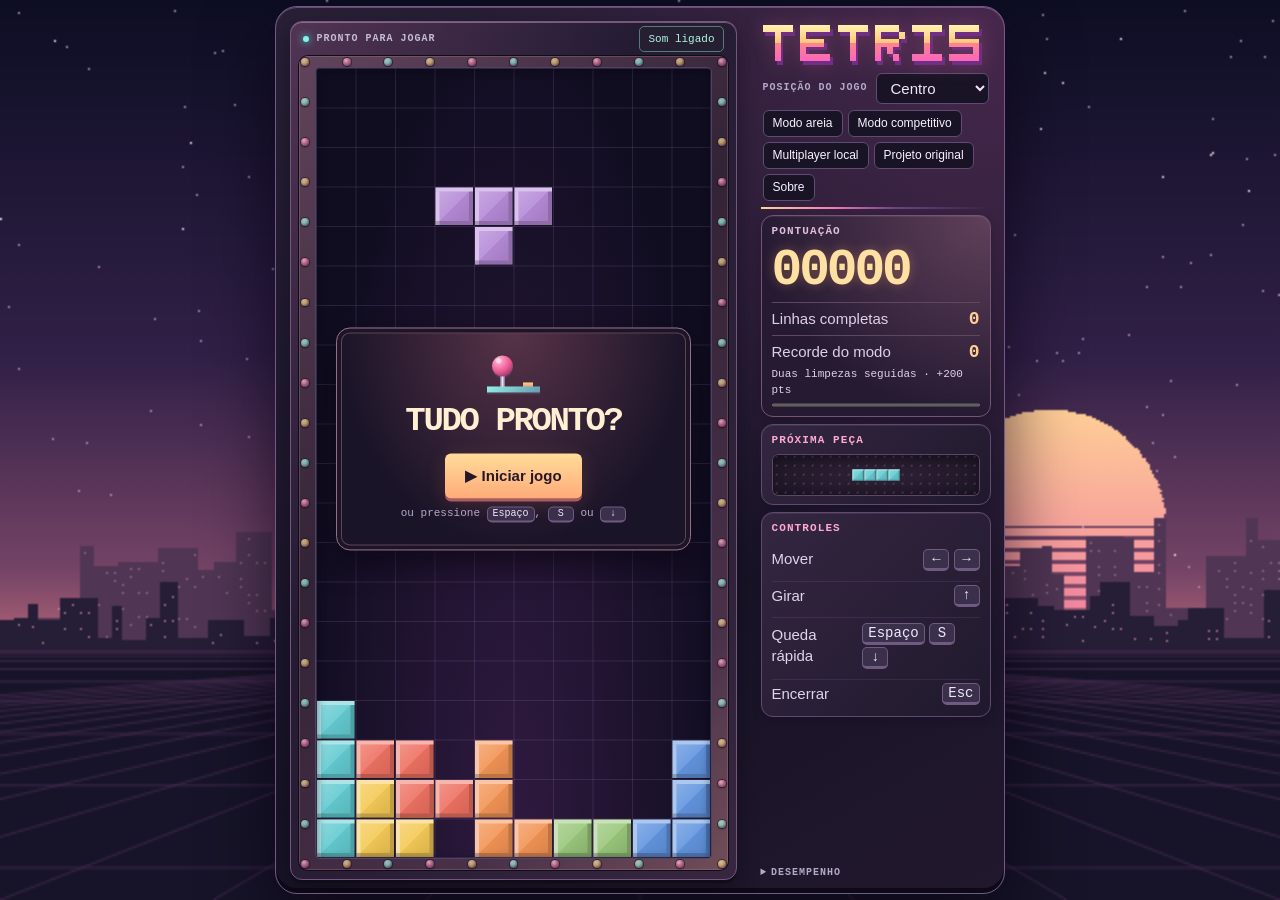
==== commit 2f567482: "asdas" ====
--- a/index.html
+++ b/index.html
@@ -25,6 +25,7 @@
         <a id="competitive-mode" href="?competitivo">Modo competitivo</a>
         <a id="multiplayer-mode" href="multiplayer.html">Multiplayer local</a>
         <a href="https://github.com/jakesgordon/javascript-tetris" target="_blank" rel="noopener">Projeto original</a>
+        <button id="about-button" type="button" aria-haspopup="dialog">Sobre</button>
       </nav>
     </header>
     <div class="console">
@@ -77,6 +78,11 @@
     <details><summary>Desempenho</summary><div id="performance-panel"></div></details>
   </main>
 
+  <dialog id="about-game" aria-labelledby="about-title">
+    <h2 id="about-title">Sobre o jogo</h2>
+    <p>Este jogo foi adaptado com ajuda de inteligência artificial para um trabalho. O projeto original é de Jake Gordon.</p>
+    <form method="dialog"><button type="submit">Fechar</button></form>
+  </dialog>
   <script src="stats.js"></script>
   <script src="wordmark.js"></script>
   <script src="skyline.js"></script>
@@ -273,6 +279,9 @@
     }
 
     function addEvents() {
+      get('about-button').addEventListener('click', function() {
+        get('about-game').showModal();
+      });
       var sound = get('sound');
       try {
         soundEnabled = localStorage.getItem('tetris.sound') !== 'off';
@@ -344,7 +353,7 @@
     }
 
     function keydown(ev) {
-      if (versus) return;
+      if (versus || get('about-game').open) return;
       if (ev.target === get('game-position')) return;
       if (ev.target === get('sound') && ev.keyCode === KEY.SPACE) return;
       if (ev.keyCode === KEY.SPACE && ev.target.closest('a, summary, .touch button')) return;
--- a/tetris.css
+++ b/tetris.css
@@ -295,21 +295,24 @@
   #tetris {
     display: grid;
     grid-template-columns: minmax(0, 1fr) clamp(195px, calc(8vh + 158px), 270px);
-    grid-template-rows: auto auto 1fr auto;
+    grid-template-rows: auto minmax(0, 1fr) auto auto;
     grid-template-areas: "board head" "board panel" "board stats" "touch touch";
     column-gap: clamp(12px, 2vw, 24px);
     width: min(calc(100% - 28px), calc(50vh + 280px), 930px);
     padding: clamp(12px, 1.4vw, 20px);
     margin-top: clamp(8px, 1.4vh, 18px);
     margin-bottom: clamp(8px, 1.4vh, 18px);
+    height: calc(100dvh - 16px);
+    min-height: 0;
+    overflow: hidden;
   }
   .console { display: contents; }
-  .cabinet { grid-area: board; align-self: start; }
+  .cabinet { grid-area: board; align-self: stretch; min-height: 0; }
   .masthead { grid-area: head; display: grid; gap: 12px; }
   h1 { width: 100%; }
   .position-menu { grid-template-columns: auto 1fr; align-items: center; gap: 8px; }
   .position-menu label { font-size: 10px; }
-  #menu { grid-area: panel; }
+  #menu { grid-area: panel; min-height: 0; align-content: start; gap: 7px; }
   details { grid-area: stats; align-self: start; }
   .touch { grid-area: touch; margin-top: 10px; }
 }
@@ -366,7 +369,7 @@
 .versus-mode { text-align: right; }
 .versus-mode h2 { margin: 0 0 3px; }
 .versus-mode nav { display: flex; align-items: center; justify-content: flex-end; gap: 8px; }
-.solo-mode a, .versus-mode nav a, #fullscreen-toggle {
+.solo-mode a, .solo-mode button, .versus-mode nav a, #fullscreen-toggle {
   display: inline-block;
   padding: 5px 9px; border-radius: 6px;
   border: 1px solid #604b75; background: #191425; color: inherit;
@@ -523,12 +526,26 @@
 .versus-board .console { height: 100%; grid-template-rows: minmax(0, 1fr); }
 
 @media (max-width: 580px) {
-  #tetris { display: grid; grid-template-rows: auto minmax(0, 1fr) auto; }
+  #tetris {
+    display: flex;
+    flex-direction: column;
+    height: 100dvh;
+    min-height: 0;
+    margin-block: 0;
+    overflow: hidden;
+  }
   #tetris .masthead h1 { width: clamp(78px, 32vw, 150px); }
   #tetris .solo-mode a { padding: 3px 5px; font-size: 11px; }
-  #tetris .console { grid-template-rows: auto minmax(0, 1fr) auto; gap: 5px; }
-  #tetris .cabinet { max-width: none; }
-  #tetris .touch { margin: 0; }
+  #tetris .console {
+    display: grid;
+    flex: 1;
+    min-height: 0;
+    grid-template-columns: minmax(0, 1fr);
+    grid-template-rows: auto minmax(0, 1fr) auto;
+    gap: 5px;
+  }
+  #tetris .cabinet { max-width: none; min-height: 0; }
+  #tetris .touch { margin: 0; flex: none; }
   #tetris .card { padding: 5px 7px; }
   #tetris #combo-goal { margin-top: 4px; }
   .versus-board #tetris { display: block; }
@@ -543,6 +560,29 @@
   #tetris #upcoming { height: 38px; }
 }
 
+@media (min-width: 581px) {
+  #tetris .card { padding: 8px 10px; }
+  #tetris .card h2 { margin-bottom: 6px; }
+  #tetris .row-count { margin-top: 6px; padding-top: 5px; }
+  #tetris #combo-goal { margin-top: 5px; }
+  #tetris #upcoming { height: 42px; }
+  #tetris .controls div { padding-block: 3px; }
+}
+
 @media (max-width: 300px) {
   .versus-board #tetris .console { grid-template-rows: minmax(0, 1fr) auto; }
 }
+
+#about-game {
+  width: min(360px, calc(100% - 24px));
+  padding: 18px;
+  color: #f8f3ff;
+  background: #241b33;
+  border: 1px solid #765886;
+  border-radius: 12px;
+}
+#about-game::backdrop { background: #100d25bb; }
+#about-game form { text-align: right; }
+@media (max-width: 580px) {
+  #tetris .solo-mode button { padding: 3px 5px; font-size: 11px; }
+}
